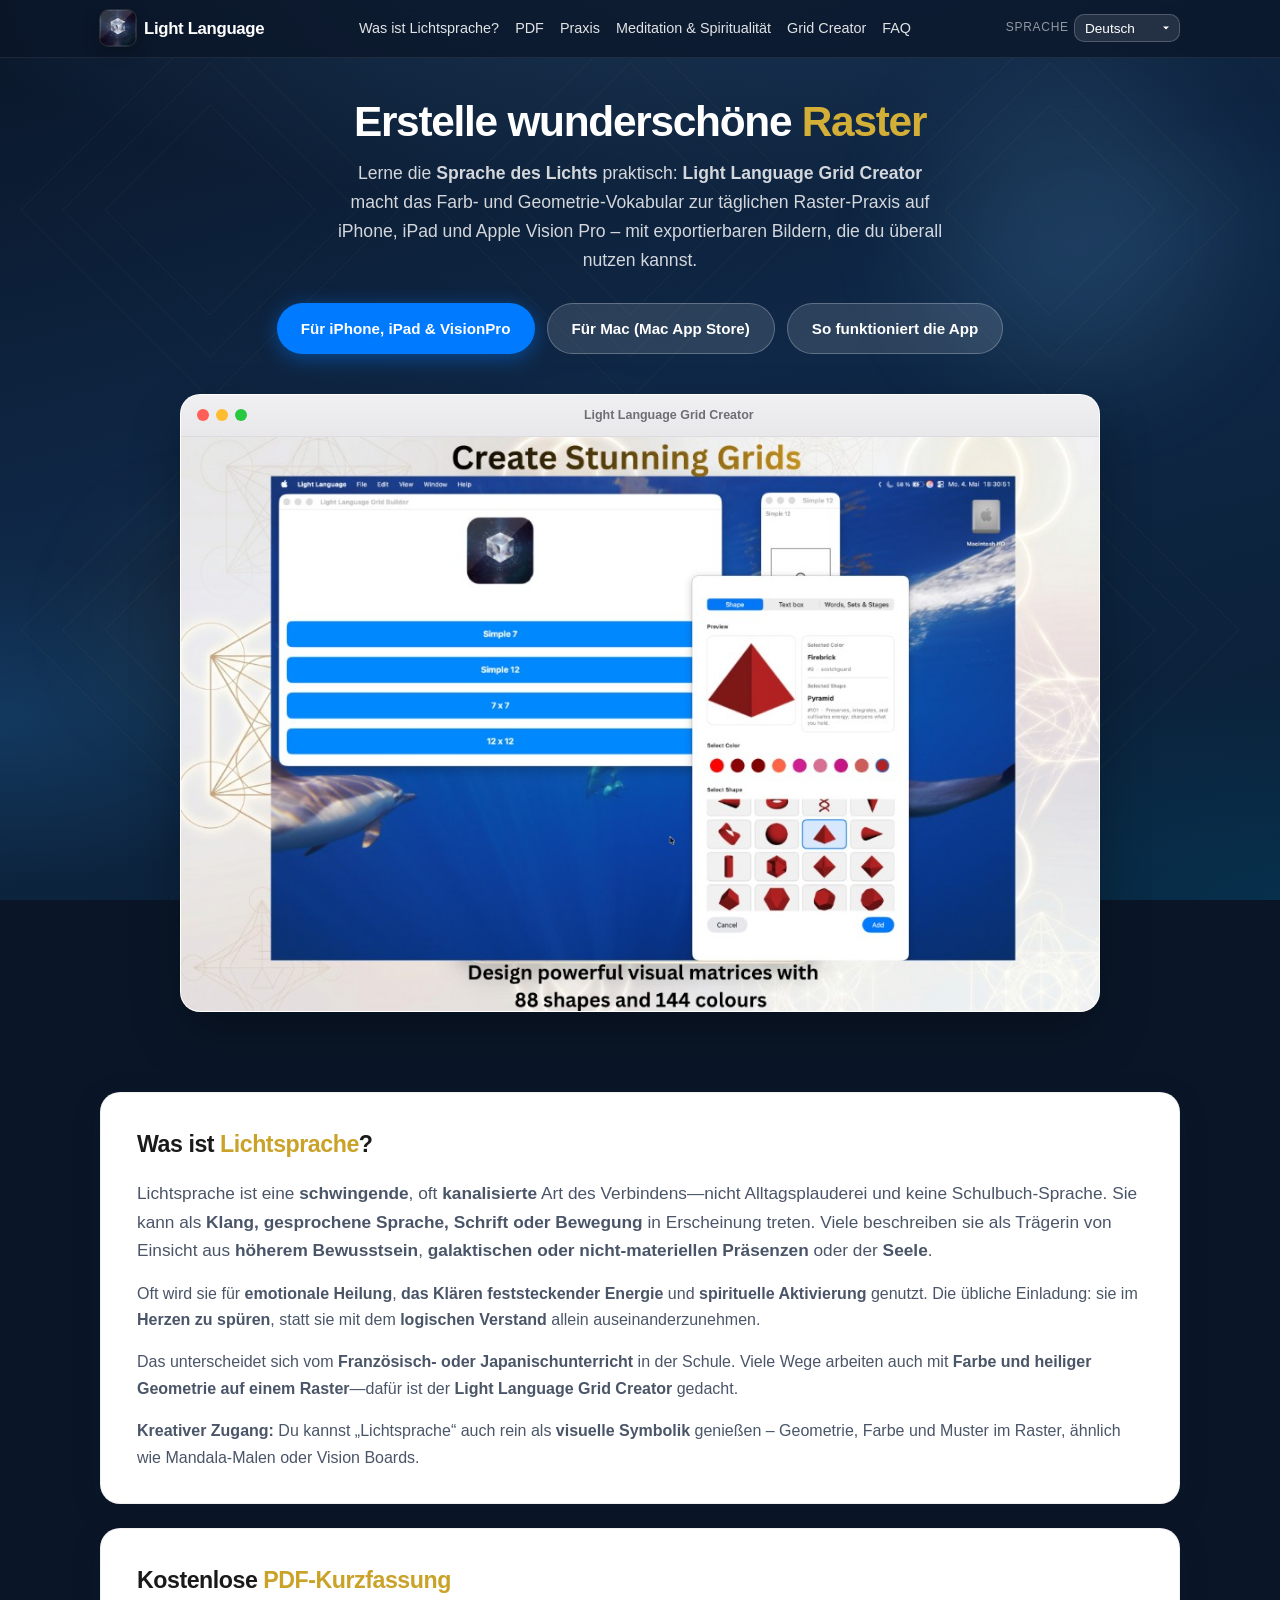
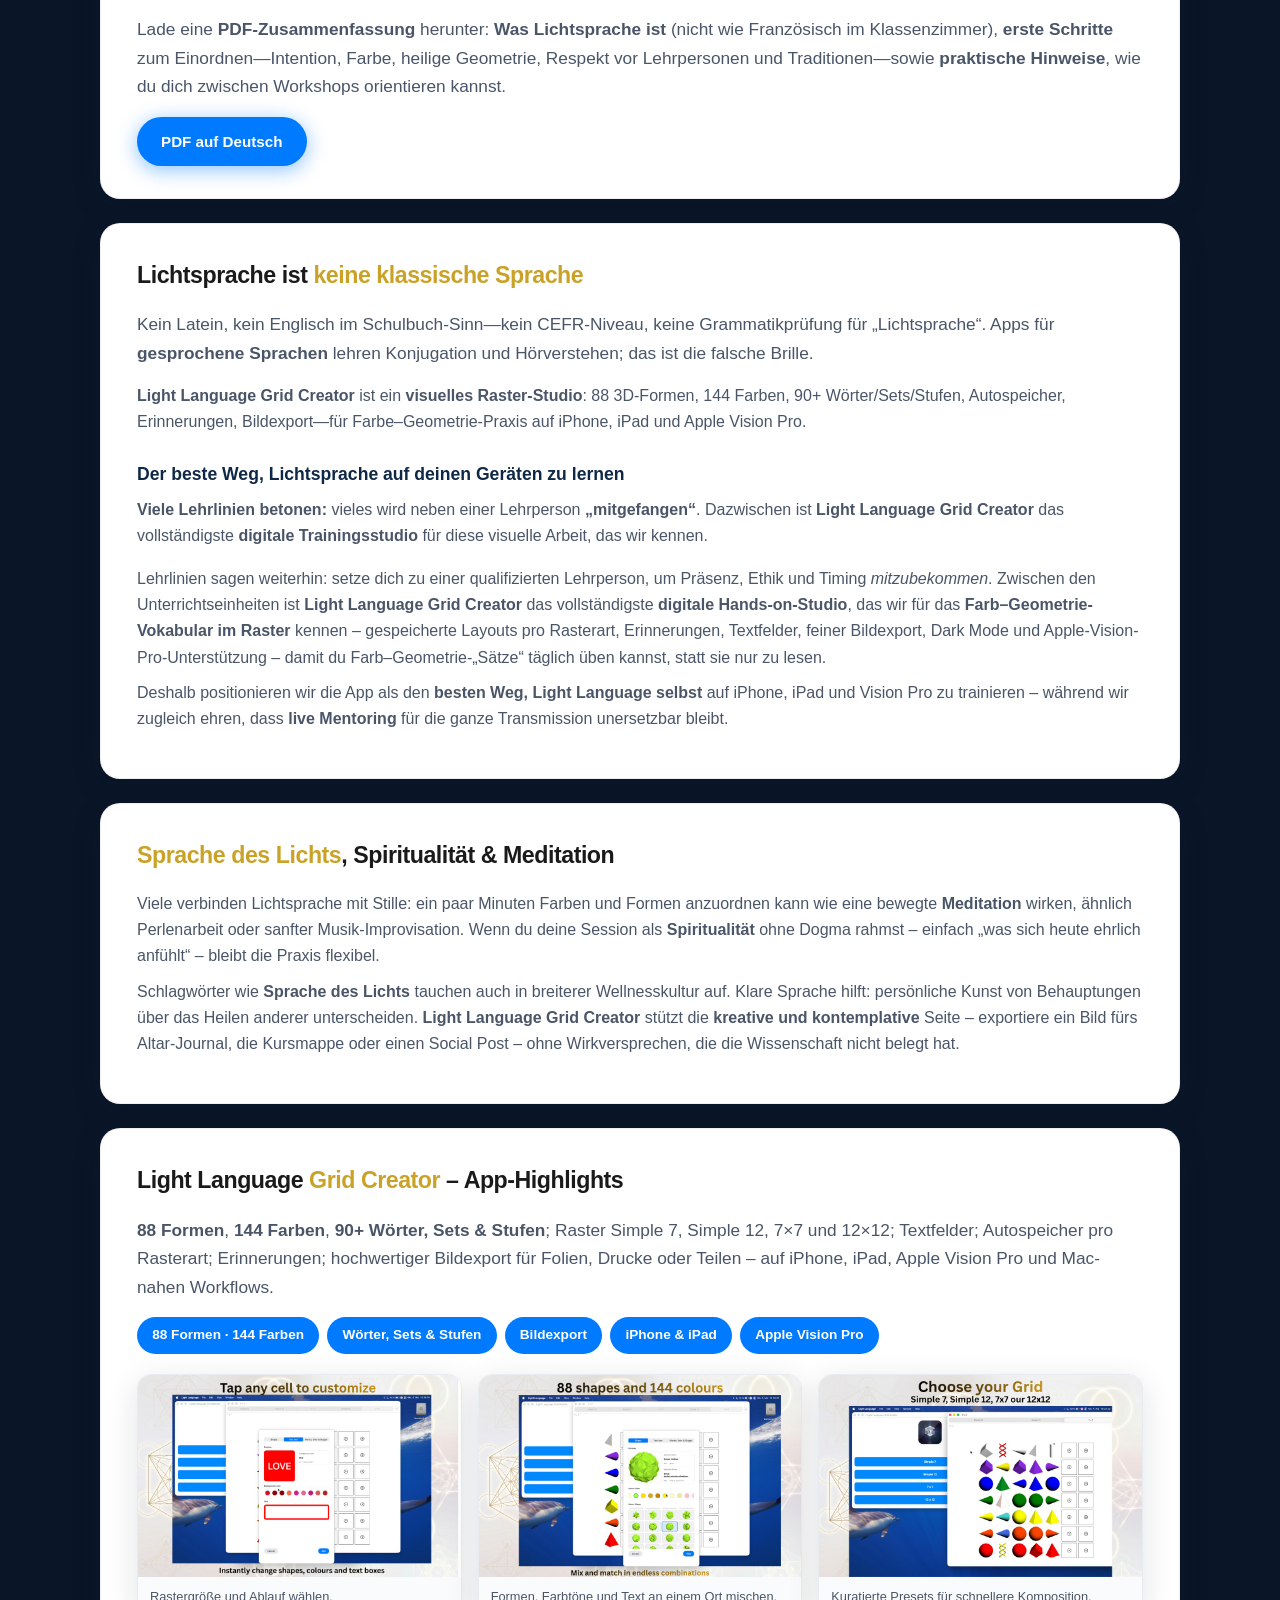
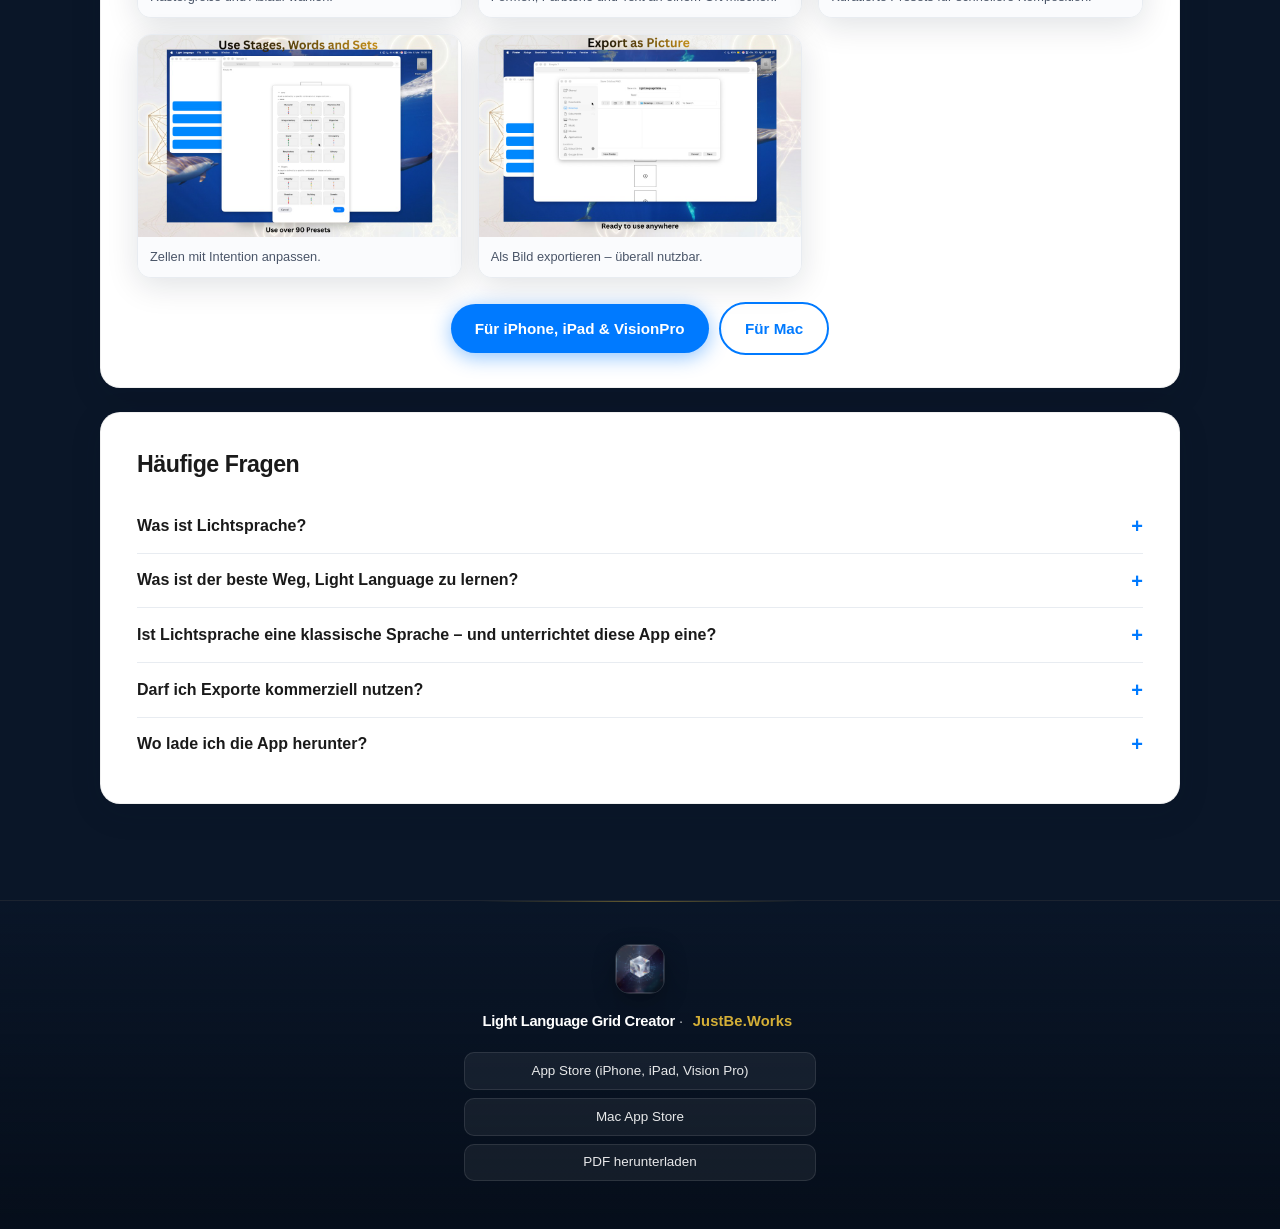
==== de/index.html @ 1ea0dcdc "Website: simplify footer — logo, brand line, store links, locale PDF only. Co-authored-by: Cursor <c" ====
<!DOCTYPE html>
<html lang="de" data-locale-depth="1">
<head>
  <meta charset="UTF-8">
  <meta name="viewport" content="width=device-width, initial-scale=1.0">
  <title>Was ist Lichtsprache? | Lichtsprache, Spiritualität, Meditation &amp; Grid-App</title>
  <meta name="description" content="Lichtsprache und „Sprache des Lichts“ in Spiritualität und Meditation erklärt. Unterschied zu Sprachlern-Apps. Light Language Grid Creator: Raster, Formen, Export als Bild.">
  <meta name="keywords" content="Lichtsprache, Sprache des Lichts, Spiritualität, Meditation, Grid, heilige Geometrie, Achtsamkeit, beste Sprachapps, Reiki, Reiki Meditation, Energiearbeit">
  <link rel="canonical" href="https://apps.justbe.works/de/">
  <link rel="icon" type="image/png" sizes="1024x1024" href="../assets/images/app-icon.png">
  <link rel="apple-touch-icon" href="../assets/images/app-icon.png">

  <link rel="alternate" hreflang="en" href="https://apps.justbe.works/">
  <link rel="alternate" hreflang="de" href="https://apps.justbe.works/de/">
  <link rel="alternate" hreflang="es" href="https://apps.justbe.works/es/">
  <link rel="alternate" hreflang="fr" href="https://apps.justbe.works/fr/">
  <link rel="alternate" hreflang="it" href="https://apps.justbe.works/it/">
  <link rel="alternate" hreflang="pt" href="https://apps.justbe.works/pt/">
  <link rel="alternate" hreflang="x-default" href="https://apps.justbe.works/">

  <meta property="og:type" content="website">
  <meta property="og:url" content="https://apps.justbe.works/de/">
  <meta property="og:title" content="Was ist Lichtsprache? | Grid Creator &amp; Meditation">
  <meta property="og:description" content="Lichtsprache, Spiritualität und die Light-Language-Grid-App – ruhig gestalten, als Bild exportieren.">
  <meta property="og:image" content="https://apps.justbe.works/assets/images/app-icon.png">
  <meta property="og:locale" content="de_DE">

  <link rel="stylesheet" href="../assets/style.css">

  <script type="application/ld+json">
  {
    "@context": "https://schema.org",
    "@type": "WebPage",
    "name": "Was ist Lichtsprache?",
    "url": "https://apps.justbe.works/de/",
    "inLanguage": "de",
    "isPartOf": { "@type": "WebSite", "name": "Light Language – JustBe.Works", "url": "https://apps.justbe.works/" }
  }
  </script>
</head>
<body>
  <a class="skip-link" href="#main">Zum Inhalt springen</a>
  <div class="page-bg" aria-hidden="true"></div>
  <div class="glow-orbs" aria-hidden="true"><span></span><span></span><span></span></div>

  <header class="site-header">
    <div class="header-inner">
      <a class="brand" href="../"><img class="brand-mark" src="../assets/images/app-icon.png" width="36" height="36" alt="" decoding="async"> Light Language</a>
      <nav class="nav-links" aria-label="Hauptnavigation">
        <a href="#what-is">Was ist Lichtsprache?</a>
        <a href="#pdf-summary">PDF</a>
        <a href="#why-creator">Praxis</a>
        <a href="#meditation">Meditation &amp; Spiritualität</a>
        <a href="#product">Grid Creator</a>
        <a href="#faq">FAQ</a>
      </nav>
      <div class="lang-select">
        <label for="lang-switch">Sprache</label>
        <select id="lang-switch" aria-label="Sprache wählen">
          <option value="en">English</option>
          <option value="de" selected>Deutsch</option>
          <option value="es">Español</option>
          <option value="fr">Français</option>
          <option value="it">Italiano</option>
          <option value="pt">Português</option>
        </select>
      </div>
    </div>
  </header>

  <section class="hero" aria-labelledby="hero-title">
    <h1 id="hero-title">Erstelle wunderschöne <span class="accent">Raster</span></h1>
    <p class="hero-lead">Lerne die <strong>Sprache des Lichts</strong> praktisch: <strong>Light Language Grid Creator</strong> macht das Farb- und Geometrie-Vokabular zur täglichen Raster-Praxis auf iPhone, iPad und Apple Vision Pro – mit exportierbaren Bildern, die du überall nutzen kannst.</p>
    <div class="hero-actions">
      <a class="btn btn-primary" href="https://apps.apple.com/us/app/light-language-grid-creator/id6758855353">Für iPhone, iPad &amp; VisionPro</a>
      <a class="btn btn-ghost" href="https://apps.apple.com/us/app/light-language-grid-maker/id6758808761?mt=12">Für Mac (Mac App Store)</a>
      <a class="btn btn-ghost" href="#product">So funktioniert die App</a>
    </div>
    <div class="showcase">
      <div class="showcase-bar">
        <span class="traffic" aria-hidden="true"></span>
        <span class="traffic" aria-hidden="true"></span>
        <span class="traffic" aria-hidden="true"></span>
        <span class="showcase-title">Light Language Grid Creator</span>
      </div>
      <img src="../assets/images/hero-grid.png" width="1200" height="675" alt="Screenshot der App Light Language Grid Creator mit einem 7-mal-7-Raster aus bunten 3D-Formen." loading="eager" decoding="async">
    </div>
  </section>

  <main id="main" class="wrap">
    <article class="card" id="what-is">
      <h2>Was ist <span class="gold">Lichtsprache</span>?</h2>
      <p class="lead">Lichtsprache ist eine <strong>schwingende</strong>, oft <strong>kanalisierte</strong> Art des Verbindens—nicht Alltagsplauderei und keine Schulbuch-Sprache. Sie kann als <strong>Klang, gesprochene Sprache, Schrift oder Bewegung</strong> in Erscheinung treten. Viele beschreiben sie als Trägerin von Einsicht aus <strong>höherem Bewusstsein</strong>, <strong>galaktischen oder nicht‑materiellen Präsenzen</strong> oder der <strong>Seele</strong>.</p>
      <p>Oft wird sie für <strong>emotionale Heilung</strong>, <strong>das Klären feststeckender Energie</strong> und <strong>spirituelle Aktivierung</strong> genutzt. Die übliche Einladung: sie im <strong>Herzen zu spüren</strong>, statt sie mit dem <strong>logischen Verstand</strong> allein auseinanderzunehmen.</p>
      <p>Das unterscheidet sich vom <strong>Französisch- oder Japanischunterricht</strong> in der Schule. Viele Wege arbeiten auch mit <strong>Farbe und heiliger Geometrie auf einem Raster</strong>—dafür ist der <strong>Light Language Grid Creator</strong> gedacht.</p>
      <div class="note" role="note">
        <strong>Kreativer Zugang:</strong> Du kannst „Lichtsprache“ auch rein als <strong>visuelle Symbolik</strong> genießen – Geometrie, Farbe und Muster im Raster, ähnlich wie Mandala-Malen oder Vision Boards.
      </div>
    </article>

    <section class="card" id="pdf-summary" aria-labelledby="pdf-summary-title">
      <h2 id="pdf-summary-title">Kostenlose <span class="gold">PDF-Kurzfassung</span></h2>
      <p class="lead">Lade eine <strong>PDF-Zusammenfassung</strong> herunter: <strong>Was Lichtsprache ist</strong> (nicht wie Französisch im Klassenzimmer), <strong>erste Schritte</strong> zum Einordnen—Intention, Farbe, heilige Geometrie, Respekt vor Lehrpersonen und Traditionen—sowie <strong>praktische Hinweise</strong>, wie du dich zwischen Workshops orientieren kannst.</p>
      <p><a class="btn btn-primary" href="../assets/pdfs/beginning-light-language-summary-de.pdf" download>PDF auf Deutsch</a></p>
    </section>

    <article class="card" id="why-creator">
      <h2>Lichtsprache ist <span class="gold">keine klassische Sprache</span></h2>
      <p class="lead">Kein Latein, kein Englisch im Schulbuch-Sinn—kein CEFR-Niveau, keine Grammatikprüfung für „Lichtsprache“. Apps für <strong>gesprochene Sprachen</strong> lehren Konjugation und Hörverstehen; das ist die falsche Brille.</p>
      <p><strong>Light Language Grid Creator</strong> ist ein <strong>visuelles Raster-Studio</strong>: 88 3D-Formen, 144 Farben, 90+ Wörter/Sets/Stufen, Autospeicher, Erinnerungen, Bildexport—für Farbe–Geometrie-Praxis auf iPhone, iPad und Apple Vision Pro.</p>
      <h3>Der beste Weg, Lichtsprache auf deinen Geräten zu lernen</h3>
      <p><strong>Viele Lehrlinien betonen:</strong> vieles wird neben einer Lehrperson <strong>„mitgefangen“</strong>. Dazwischen ist <strong>Light Language Grid Creator</strong> das vollständigste <strong>digitale Trainingsstudio</strong> für diese visuelle Arbeit, das wir kennen.</p>
      <div class="locale-parity">
        <p>Lehrlinien sagen weiterhin: setze dich zu einer qualifizierten Lehrperson, um Präsenz, Ethik und Timing <em>mitzubekommen</em>. Zwischen den Unterrichtseinheiten ist <strong>Light Language Grid Creator</strong> das vollständigste <strong>digitale Hands-on-Studio</strong>, das wir für das <strong>Farb–Geometrie-Vokabular im Raster</strong> kennen – gespeicherte Layouts pro Rasterart, Erinnerungen, Textfelder, feiner Bildexport, Dark Mode und Apple-Vision-Pro-Unterstützung – damit du Farb–Geometrie-„Sätze“ täglich üben kannst, statt sie nur zu lesen.</p>
        <p>Deshalb positionieren wir die App als den <strong>besten Weg, Light Language selbst</strong> auf iPhone, iPad und Vision Pro zu trainieren – während wir zugleich ehren, dass <strong>live Mentoring</strong> für die ganze Transmission unersetzbar bleibt.</p>
      </div>
    </article>

    <article class="card" id="meditation">
      <h2><span class="gold">Sprache des Lichts</span>, Spiritualität &amp; Meditation</h2>
      <div class="locale-parity">
        <p>Viele verbinden Lichtsprache mit Stille: ein paar Minuten Farben und Formen anzuordnen kann wie eine bewegte <strong>Meditation</strong> wirken, ähnlich Perlenarbeit oder sanfter Musik-Improvisation. Wenn du deine Session als <strong>Spiritualität</strong> ohne Dogma rahmst – einfach „was sich heute ehrlich anfühlt“ – bleibt die Praxis flexibel.</p>
        <p>Schlagwörter wie <strong>Sprache des Lichts</strong> tauchen auch in breiterer Wellnesskultur auf. Klare Sprache hilft: persönliche Kunst von Behauptungen über das Heilen anderer unterscheiden. <strong>Light Language Grid Creator</strong> stützt die <strong>kreative und kontemplative</strong> Seite – exportiere ein Bild fürs Altar-Journal, die Kursmappe oder einen Social Post – ohne Wirkversprechen, die die Wissenschaft nicht belegt hat.</p>
      </div>
    </article>

    <article class="card" id="product">
      <h2>Light Language <span class="gold">Grid Creator</span> – App-Highlights</h2>
      <p class="lead"><strong>88 Formen</strong>, <strong>144 Farben</strong>, <strong>90+ Wörter, Sets &amp; Stufen</strong>; Raster Simple 7, Simple 12, 7×7 und 12×12; Textfelder; Autospeicher pro Rasterart; Erinnerungen; hochwertiger Bildexport für Folien, Drucke oder Teilen – auf iPhone, iPad, Apple Vision Pro und Mac-nahen Workflows.</p>
      <div class="pill-grid" aria-label="Funktions-Tags">
        <span class="pill">88 Formen · 144 Farben</span>
        <span class="pill">Wörter, Sets &amp; Stufen</span>
        <span class="pill">Bildexport</span>
        <span class="pill">iPhone &amp; iPad</span>
        <span class="pill">Apple Vision Pro</span>
      </div>
      <div class="gallery">
        <figure><img src="../assets/images/feature-choose-grid.png" width="800" height="500" alt="Rasterwahl in der App." loading="lazy" decoding="async"><figcaption>Rastergröße und Ablauf wählen.</figcaption></figure>
        <figure><img src="../assets/images/feature-shapes.png" width="800" height="500" alt="Formauswahl." loading="lazy" decoding="async"><figcaption>Formen, Farbtöne und Text an einem Ort mischen.</figcaption></figure>
        <figure><img src="../assets/images/feature-presets.png" width="800" height="500" alt="Presets." loading="lazy" decoding="async"><figcaption>Kuratierte Presets für schnellere Komposition.</figcaption></figure>
        <figure><img src="../assets/images/feature-customize.png" width="800" height="500" alt="Textfelder in der App." loading="lazy" decoding="async"><figcaption>Zellen mit Intention anpassen.</figcaption></figure>
        <figure><img src="../assets/images/feature-export.png" width="800" height="500" alt="Export-Dialog." loading="lazy" decoding="async"><figcaption>Als Bild exportieren – überall nutzbar.</figcaption></figure>
      </div>
      <p class="store-buttons" style="margin-top:1.5rem">
        <a class="btn btn-primary" href="https://apps.apple.com/us/app/light-language-grid-creator/id6758855353">Für iPhone, iPad &amp; VisionPro</a>
        <a class="btn btn-outline" href="https://apps.apple.com/us/app/light-language-grid-maker/id6758808761?mt=12">Für Mac</a>
      </p>
    </article>

    <section class="card" id="faq" aria-labelledby="faq-heading">
      <h2 id="faq-heading">Häufige Fragen</h2>
      <div class="faq-item">
        <button type="button">Was ist Lichtsprache?</button>
        <div class="faq-panel">
          <div class="locale-parity">
            <p>Ein <strong>schwingender</strong>, oft <strong>kanalisierter</strong> Weg des Verbindens – durch <strong>Klang, Sprache, Schrift oder Bewegung</strong> – mit Einsicht, die viele mit <strong>höherem Bewusstsein</strong> oder der <strong>Seele</strong> verbinden. Genutzt für <strong>Heilung</strong>, <strong>Energie klären</strong> und spirituelles <strong>Öffnen</strong>; meist im <strong>Herzen gespürt</strong> statt nur im Kopf entschlüsselt. Keine einzelne Schulbuch-Sprache. Mehr Kontext, Einstiegsthemen, Lern-PDF: <a href="#what-is">ausführliche Antwort</a>, <a href="#pdf-summary">PDF-Kurzfassung</a>.</p>
          </div>
        </div>
      </div>
      <div class="faq-item">
        <button type="button">Was ist der beste Weg, Light Language zu lernen?</button>
        <div class="faq-panel">
          <div class="locale-parity">
            <p>Setze dich zu einer qualifizierten Lehrperson für die „mitgefangenen“ Teile der Transmission. Für die tägliche Übung des <strong>visuellen Vokabulars</strong> – Raster, 88 Formen, 144 Farben, Presets, Autospeicher, Erinnerungen, Bildexport – ist <strong>Light Language Grid Creator</strong> auf iPhone, iPad und Apple Vision Pro als vollständigster digitaler Begleiter zwischen Workshops gedacht.</p>
          </div>
        </div>
      </div>
      <div class="faq-item">
        <button type="button">Ist Lichtsprache eine klassische Sprache – und unterrichtet diese App eine?</button>
        <div class="faq-panel">
          <div class="locale-parity">
            <p>Nein. Lichtsprache hier ist eine <strong>symbolische, kontemplative Praxis</strong>, kein klassischer oder konversationeller Sprachkurs. <strong>Light Language Grid Creator</strong> lehrt keine Aussprache oder Grammatik für Französisch, Deutsch, Spanisch usw.; es ist ein visuelles Raster-Studio mit Bildexport—<strong>jede Farbe und jede Form bringt ihre Bedeutung bereits im Picker mit</strong>, ergänzt durch Wort-/Set-/Stufen-Presets.</p>
          </div>
        </div>
      </div>
      <div class="faq-item">
        <button type="button">Darf ich Exporte kommerziell nutzen?</button>
        <div class="faq-panel">
          <div class="locale-parity">
            <p>Ja. Die in den Apps erzeugten Exporte dürfen Sie privat und kommerziell nutzen.</p>
          </div>
        </div>
      </div>
      <div class="faq-item">
        <button type="button">Wo lade ich die App herunter?</button>
        <div class="faq-panel">
          <div class="locale-parity">
            <p><strong>iPhone, iPad, Apple Vision Pro:</strong> <a href="https://apps.apple.com/us/app/light-language-grid-creator/id6758855353">Light Language Grid Creator</a> im App Store.<br>
            <strong>Mac:</strong> <a href="https://apps.apple.com/us/app/light-language-grid-maker/id6758808761?mt=12">Light Language Grid Maker</a> im Mac App Store.</p>
          </div>
        </div>
      </div>
    </section>
    <section class="card is-visually-hidden" aria-labelledby="seo-block">
      <h2 id="seo-block" class="gold" style="color:var(--gold-soft);font-size:1.1rem">Themen auf dieser Seite</h2>
      <p class="locale-parity seo-keywords" style="margin:0;font-size:0.92rem">Lichtsprache · Sprache des Lichts · Spiritualität · Meditation · Achtsames Raster-Design · Symbolische Kunst · Bildexport · iPad- und iPhone-Kreativtools · Mac-Workflow · Presets und Stufen · heilig-geometrie-inspiriertes Layout (persönliche/kreative Nutzung).</p>
    </section>
    <section class="card is-visually-hidden" aria-labelledby="seo-reiki">
      <h2 id="seo-reiki" class="gold" style="color:var(--gold-soft);font-size:1.1rem">Verwandte Themen</h2>
      <p class="seo-keywords" style="margin:0;color:var(--muted);font-size:0.92rem">Reiki · Energiearbeit · Meditation · Wer nach <strong>Reiki</strong> sucht und hier landet: Lichtsprache und heilige Geometrie im Raster sind oft benachbarte, kreative Kontemplationsräume. Diese Seite bietet <strong>keine</strong> Reiki-Einweihung oder Fernbehandlung, sondern Orientierung zu Lichtsprache und die App <strong>Light Language Grid Creator</strong>.</p>
    </section>
  </main>

  <footer class="site-footer">
    <div class="footer-inner">
      <a class="footer-logo" href="./" aria-label="Startseite">
        <img class="footer-logo-img" src="../assets/images/app-icon.png" width="48" height="48" alt="" decoding="async">
      </a>
      <p class="footer-brand"><strong>Light Language Grid Creator</strong> · <a href="https://justbe.works">JustBe.Works</a></p>
      <nav class="footer-links" aria-label="Downloads">
        <a href="https://apps.apple.com/us/app/light-language-grid-creator/id6758855353">App Store (iPhone, iPad, Vision Pro)</a>
        <a href="https://apps.apple.com/us/app/light-language-grid-maker/id6758808761?mt=12">Mac App Store</a>
        <a href="../assets/pdfs/beginning-light-language-summary-de.pdf">PDF herunterladen</a>
      </nav>
    </div>
  </footer>
  <script src="../assets/main.js" defer></script>
</body>
</html>
---- assets/style.css ----
/* Light Language marketing – spiritual-tech aesthetic */
:root {
  --ocean-deep: #0a1628;
  --ocean-mid: #0f2847;
  --ocean-light: #1a3a5c;
  --gold: #d4af37;
  --gold-soft: #c9a227;
  --ink: #1a1a1a;
  --muted: #4a5568;
  --card: #ffffff;
  --card-border: rgba(255, 255, 255, 0.65);
  --action: #007aff;
  --action-hover: #0066d6;
  --radius-lg: 20px;
  --radius-md: 14px;
  --radius-pill: 999px;
  --shadow: 0 22px 50px rgba(0, 0, 0, 0.28);
  --shadow-soft: 0 8px 32px rgba(10, 22, 40, 0.12);
  --font: -apple-system, BlinkMacSystemFont, "SF Pro Text", "Segoe UI", Roboto, "Helvetica Neue", Arial, sans-serif;
}

*,
*::before,
*::after {
  box-sizing: border-box;
}

html {
  scroll-behavior: smooth;
}

body {
  margin: 0;
  font-family: var(--font);
  color: var(--ink);
  line-height: 1.65;
  background: var(--ocean-deep);
  min-height: 100vh;
}

.skip-link {
  position: absolute;
  left: -9999px;
  top: 0.75rem;
  z-index: 1000;
  padding: 0.5rem 1rem;
  background: var(--card);
  color: var(--ink);
  border-radius: var(--radius-md);
  font-weight: 600;
}

.skip-link:focus {
  left: 0.75rem;
}

/* Atmospheric background */
.page-bg {
  position: fixed;
  inset: 0;
  z-index: -2;
  background:
    radial-gradient(ellipse 120% 80% at 50% -20%, rgba(100, 180, 255, 0.25), transparent 55%),
    radial-gradient(ellipse 80% 50% at 100% 100%, rgba(0, 80, 120, 0.35), transparent 50%),
    radial-gradient(ellipse 60% 40% at 0% 80%, rgba(30, 100, 160, 0.3), transparent 45%),
    linear-gradient(165deg, var(--ocean-deep) 0%, var(--ocean-mid) 45%, #0a1f35 100%);
}

.page-bg::after {
  content: "";
  position: absolute;
  inset: 0;
  background-image: url("data:image/svg+xml,%3Csvg xmlns='http://www.w3.org/2000/svg' viewBox='0 0 400 400'%3E%3Cpath fill='none' stroke='rgba(212,175,55,0.12)' stroke-width='0.5' d='M200 20 L380 200 L200 380 L20 200 Z M200 60 L340 200 L200 340 L60 200 Z M200 100 L300 200 L200 300 L100 200 Z'/%3E%3C/svg%3E");
  background-size: 420px 420px;
  opacity: 0.9;
  pointer-events: none;
}

.glow-orbs {
  position: fixed;
  inset: 0;
  z-index: -1;
  pointer-events: none;
  overflow: hidden;
}

.glow-orbs span {
  position: absolute;
  border-radius: 50%;
  filter: blur(60px);
  opacity: 0.35;
}

.glow-orbs span:nth-child(1) {
  width: 280px;
  height: 280px;
  background: rgba(120, 200, 255, 0.4);
  top: 10%;
  right: 5%;
}

.glow-orbs span:nth-child(2) {
  width: 200px;
  height: 200px;
  background: rgba(212, 175, 55, 0.15);
  bottom: 20%;
  left: 8%;
}

.glow-orbs span:nth-child(3) {
  width: 160px;
  height: 160px;
  background: rgba(255, 255, 255, 0.12);
  top: 45%;
  left: 40%;
}

/* Top bar */
.site-header {
  position: sticky;
  top: 0;
  z-index: 50;
  backdrop-filter: blur(14px);
  background: rgba(10, 22, 40, 0.72);
  border-bottom: 1px solid rgba(255, 255, 255, 0.08);
}

.header-inner {
  max-width: 1120px;
  margin: 0 auto;
  padding: 0.65rem 1.25rem;
  display: flex;
  align-items: center;
  justify-content: space-between;
  gap: 1rem;
  flex-wrap: wrap;
}

.brand {
  display: flex;
  align-items: center;
  gap: 0.5rem;
  text-decoration: none;
  color: #fff;
  font-weight: 700;
  font-size: 1.05rem;
  letter-spacing: -0.02em;
}

.brand-mark {
  width: 36px;
  height: 36px;
  border-radius: 9px;
  object-fit: cover;
  flex-shrink: 0;
  box-shadow:
    0 0 0 1px rgba(255, 255, 255, 0.12),
    0 4px 16px rgba(0, 0, 0, 0.35);
}

.nav-links {
  display: flex;
  flex-wrap: wrap;
  align-items: center;
  gap: 0.35rem 1rem;
}

.nav-links a {
  color: rgba(255, 255, 255, 0.88);
  text-decoration: none;
  font-size: 0.9rem;
  font-weight: 500;
}

.nav-links a:hover {
  color: var(--gold);
}

.lang-select {
  display: flex;
  align-items: center;
  gap: 0.35rem;
}

.lang-select label {
  color: rgba(255, 255, 255, 0.55);
  font-size: 0.75rem;
  text-transform: uppercase;
  letter-spacing: 0.06em;
}

.lang-select select {
  appearance: none;
  background: rgba(255, 255, 255, 0.1);
  border: 1px solid rgba(255, 255, 255, 0.2);
  color: #fff;
  padding: 0.35rem 2rem 0.35rem 0.6rem;
  border-radius: 10px;
  font-size: 0.85rem;
  cursor: pointer;
  background-image: url("data:image/svg+xml,%3Csvg xmlns='http://www.w3.org/2000/svg' width='12' height='12' fill='white' viewBox='0 0 16 16'%3E%3Cpath d='M4 6l4 4 4-4'/%3E%3C/svg%3E");
  background-repeat: no-repeat;
  background-position: right 0.45rem center;
}

.lang-select select option {
  color: var(--ink);
}

/* Hero */
.hero {
  max-width: 1120px;
  margin: 0 auto;
  padding: 2.5rem 1.25rem 3rem;
  text-align: center;
}

.hero h1 {
  margin: 0 0 0.75rem;
  font-size: clamp(1.85rem, 4vw, 2.65rem);
  font-weight: 700;
  color: #fff;
  letter-spacing: -0.03em;
  line-height: 1.15;
}

.hero h1 .accent {
  color: var(--gold);
  font-weight: 800;
}

.hero-lead {
  margin: 0 auto 1.75rem;
  max-width: 38rem;
  font-size: 1.1rem;
  color: rgba(255, 255, 255, 0.82);
}

.hero-actions {
  display: flex;
  flex-wrap: wrap;
  justify-content: center;
  gap: 0.75rem;
  margin-bottom: 2.5rem;
}

.store-buttons {
  display: flex;
  flex-wrap: wrap;
  align-items: center;
  justify-content: center;
  gap: 0.65rem;
}

.btn {
  display: inline-flex;
  align-items: center;
  justify-content: center;
  padding: 0.75rem 1.5rem;
  border-radius: var(--radius-pill);
  font-weight: 600;
  font-size: 0.95rem;
  text-decoration: none;
  border: none;
  cursor: pointer;
  transition: transform 0.15s ease, background 0.15s ease, box-shadow 0.15s ease;
}

.btn:focus-visible {
  outline: 2px solid var(--gold);
  outline-offset: 3px;
}

.btn-primary {
  background: var(--action);
  color: #fff;
  box-shadow: 0 4px 20px rgba(0, 122, 255, 0.45);
}

.btn-primary:hover {
  background: var(--action-hover);
  transform: translateY(-1px);
}

.btn-ghost {
  background: rgba(255, 255, 255, 0.12);
  color: #fff;
  border: 1px solid rgba(255, 255, 255, 0.25);
}

.btn-ghost:hover {
  background: rgba(255, 255, 255, 0.18);
}

/* Secondary CTA on light cards (e.g. Mac App Store next to iOS) */
.btn-outline {
  background: transparent;
  color: var(--action);
  border: 2px solid var(--action);
  box-shadow: none;
}

.btn-outline:hover {
  background: rgba(0, 122, 255, 0.08);
  transform: translateY(-1px);
}

/* Window-style showcase */
.showcase {
  max-width: 920px;
  margin: 0 auto;
  background: var(--card);
  border-radius: var(--radius-lg);
  box-shadow: var(--shadow);
  border: 1px solid var(--card-border);
  overflow: hidden;
}

.showcase-bar {
  display: flex;
  align-items: center;
  gap: 0.45rem;
  padding: 0.65rem 1rem;
  background: linear-gradient(180deg, #f0f0f2 0%, #e8e8eb 100%);
  border-bottom: 1px solid #dcdce0;
}

.traffic {
  width: 12px;
  height: 12px;
  border-radius: 50%;
}

.traffic:nth-child(1) {
  background: #ff5f57;
}

.traffic:nth-child(2) {
  background: #febc2e;
}

.traffic:nth-child(3) {
  background: #28c840;
}

.showcase-title {
  flex: 1;
  text-align: center;
  font-size: 0.78rem;
  color: #6e6e73;
  font-weight: 600;
}

.showcase img {
  display: block;
  width: 100%;
  height: auto;
  vertical-align: middle;
}

/* Main content column */
.wrap {
  max-width: 1120px;
  margin: 0 auto;
  padding: 2rem 1.25rem 4rem;
}

.card {
  background: var(--card);
  border-radius: var(--radius-lg);
  padding: 1.75rem 1.5rem;
  margin-bottom: 1.5rem;
  box-shadow: var(--shadow-soft);
  border: 1px solid rgba(0, 0, 0, 0.06);
}

@media (min-width: 768px) {
  .card {
    padding: 2rem 2.25rem;
  }
}

.card h2 {
  margin: 0 0 1rem;
  font-size: 1.45rem;
  color: var(--ink);
  letter-spacing: -0.02em;
}

.card h2 .gold {
  color: var(--gold-soft);
}

.card h3 {
  margin: 1.5rem 0 0.5rem;
  font-size: 1.1rem;
  color: var(--ocean-mid);
}

.card p {
  margin: 0 0 1rem;
  color: var(--muted);
}

.card p:last-child {
  margin-bottom: 0;
}

.lead {
  font-size: 1.08rem;
  color: var(--ink);
}

/* Same visual weight as .card p — no tinted box or frame */
.note {
  margin: 0 0 1rem;
  padding: 0;
  font-size: inherit;
  line-height: inherit;
  background: transparent;
  border: none;
  border-radius: 0;
  color: var(--muted);
}

.card .note:last-child {
  margin-bottom: 0;
}

/* App feature pills */
.pill-grid {
  display: flex;
  flex-wrap: wrap;
  gap: 0.5rem;
  margin: 1rem 0 0;
}

.pill {
  display: inline-block;
  padding: 0.45rem 0.95rem;
  background: var(--action);
  color: #fff;
  border-radius: var(--radius-pill);
  font-size: 0.85rem;
  font-weight: 600;
}

/* App learning cards */
.app-grid {
  display: grid;
  grid-template-columns: repeat(auto-fill, minmax(240px, 1fr));
  gap: 1rem;
  margin-top: 1.25rem;
}

.app-tile {
  border: 1px solid #e8ecf1;
  border-radius: var(--radius-md);
  padding: 1rem 1.1rem;
  background: #fafbfd;
}

.app-tile h4 {
  margin: 0 0 0.35rem;
  font-size: 1rem;
  color: var(--ink);
}

.app-tile p {
  margin: 0;
  font-size: 0.88rem;
  color: var(--muted);
}

/* Image gallery */
.gallery {
  display: grid;
  grid-template-columns: repeat(auto-fill, minmax(280px, 1fr));
  gap: 1rem;
  margin-top: 1.25rem;
}

.gallery figure {
  margin: 0;
  border-radius: var(--radius-md);
  overflow: hidden;
  border: 1px solid #e8ecf1;
  background: #fff;
  box-shadow: var(--shadow-soft);
}

.gallery img {
  width: 100%;
  height: auto;
  display: block;
}

.gallery figcaption {
  padding: 0.6rem 0.75rem;
  font-size: 0.8rem;
  color: var(--muted);
  background: #fafbfd;
}

/* FAQ */
.faq-item {
  border-bottom: 1px solid #e8ecf1;
  padding: 0.85rem 0;
}

.faq-item:last-child {
  border-bottom: none;
}

.faq-item button {
  width: 100%;
  text-align: left;
  background: none;
  border: none;
  padding: 0;
  font: inherit;
  font-weight: 600;
  color: var(--ink);
  cursor: pointer;
  display: flex;
  justify-content: space-between;
  align-items: center;
  gap: 0.5rem;
}

.faq-item button::after {
  content: "+";
  color: var(--action);
  font-size: 1.25rem;
  line-height: 1;
}

.faq-item.is-open button::after {
  content: "−";
}

.faq-panel {
  display: none;
  padding-top: 0.65rem;
  color: var(--muted);
  font-size: 0.95rem;
}

.faq-item.is-open .faq-panel {
  display: block;
}

/* Footer */
.site-footer {
  position: relative;
  margin-top: 0.5rem;
  padding: 2.75rem 1.25rem 3rem;
  color: rgba(255, 255, 255, 0.58);
  font-size: 0.9rem;
  border-top: 1px solid rgba(255, 255, 255, 0.09);
  background: linear-gradient(180deg, rgba(10, 22, 40, 0.2) 0%, rgba(6, 14, 26, 0.95) 100%);
}

.site-footer::before {
  content: "";
  position: absolute;
  top: 0;
  left: 50%;
  transform: translateX(-50%);
  width: min(320px, 75%);
  height: 1px;
  background: linear-gradient(90deg, transparent, rgba(212, 175, 55, 0.45), transparent);
  pointer-events: none;
}

.footer-inner {
  max-width: 1120px;
  margin: 0 auto;
  display: flex;
  flex-direction: column;
  align-items: center;
  gap: 1.1rem;
  text-align: center;
}

.footer-logo {
  display: block;
  line-height: 0;
  border-radius: 14px;
  box-shadow:
    0 0 0 1px rgba(255, 255, 255, 0.14),
    0 6px 22px rgba(0, 0, 0, 0.35);
  transition: transform 0.15s ease, box-shadow 0.15s ease;
}

.footer-logo:hover {
  transform: translateY(-2px);
  box-shadow:
    0 0 0 1px rgba(212, 175, 55, 0.35),
    0 10px 28px rgba(0, 0, 0, 0.4);
}

.footer-logo:focus-visible {
  outline: 2px solid var(--gold);
  outline-offset: 4px;
}

.footer-logo-img {
  display: block;
  width: 48px;
  height: 48px;
  border-radius: 14px;
  object-fit: cover;
}

.footer-brand {
  margin: 0;
  max-width: 26rem;
  font-size: 0.92rem;
  line-height: 1.45;
  letter-spacing: 0.01em;
  color: rgba(255, 255, 255, 0.72);
}

.footer-brand strong {
  color: #fff;
  font-weight: 700;
  letter-spacing: -0.02em;
}

.footer-brand a {
  color: var(--gold);
  text-decoration: none;
  font-weight: 600;
  padding: 0.15em 0.35em;
  border-radius: 6px;
  transition: background 0.15s ease, color 0.15s ease;
}

.footer-brand a:hover {
  background: rgba(212, 175, 55, 0.14);
  text-decoration: none;
}

.footer-brand a:focus-visible {
  outline: 2px solid var(--gold);
  outline-offset: 2px;
}

.footer-links {
  display: flex;
  flex-direction: column;
  align-items: stretch;
  gap: 0.5rem;
  margin: 0.15rem 0 0;
  width: 100%;
  max-width: 22rem;
}

.footer-links a {
  display: block;
  padding: 0.55rem 0.9rem;
  border-radius: 10px;
  font-size: 0.84rem;
  font-weight: 500;
  line-height: 1.35;
  color: rgba(255, 255, 255, 0.9);
  text-decoration: none;
  text-align: center;
  background: rgba(255, 255, 255, 0.06);
  border: 1px solid rgba(255, 255, 255, 0.1);
  transition: background 0.15s ease, border-color 0.15s ease, color 0.15s ease, transform 0.15s ease;
}

.footer-links a:hover {
  color: var(--gold);
  background: rgba(212, 175, 55, 0.1);
  border-color: rgba(212, 175, 55, 0.35);
  transform: translateY(-1px);
  text-decoration: none;
}

.footer-links a:focus-visible {
  outline: 2px solid var(--gold);
  outline-offset: 2px;
}

.seo-keywords {
  max-width: 720px;
  margin: 1rem auto 0;
  line-height: 1.5;
}

/* “Topics we cover” block: hidden from layout/view; markup kept if you want it in the DOM */
.is-visually-hidden {
  display: none !important;
}

/* Blocks synced from English — plain text, no accent bar (matches rest of card copy) */
.locale-parity {
  margin: 0.85rem 0;
  padding: 0;
  font-size: inherit;
  line-height: inherit;
  color: var(--muted);
}

.locale-parity p {
  margin: 0 0 0.55rem;
}

.locale-parity p:last-child {
  margin-bottom: 0;
}
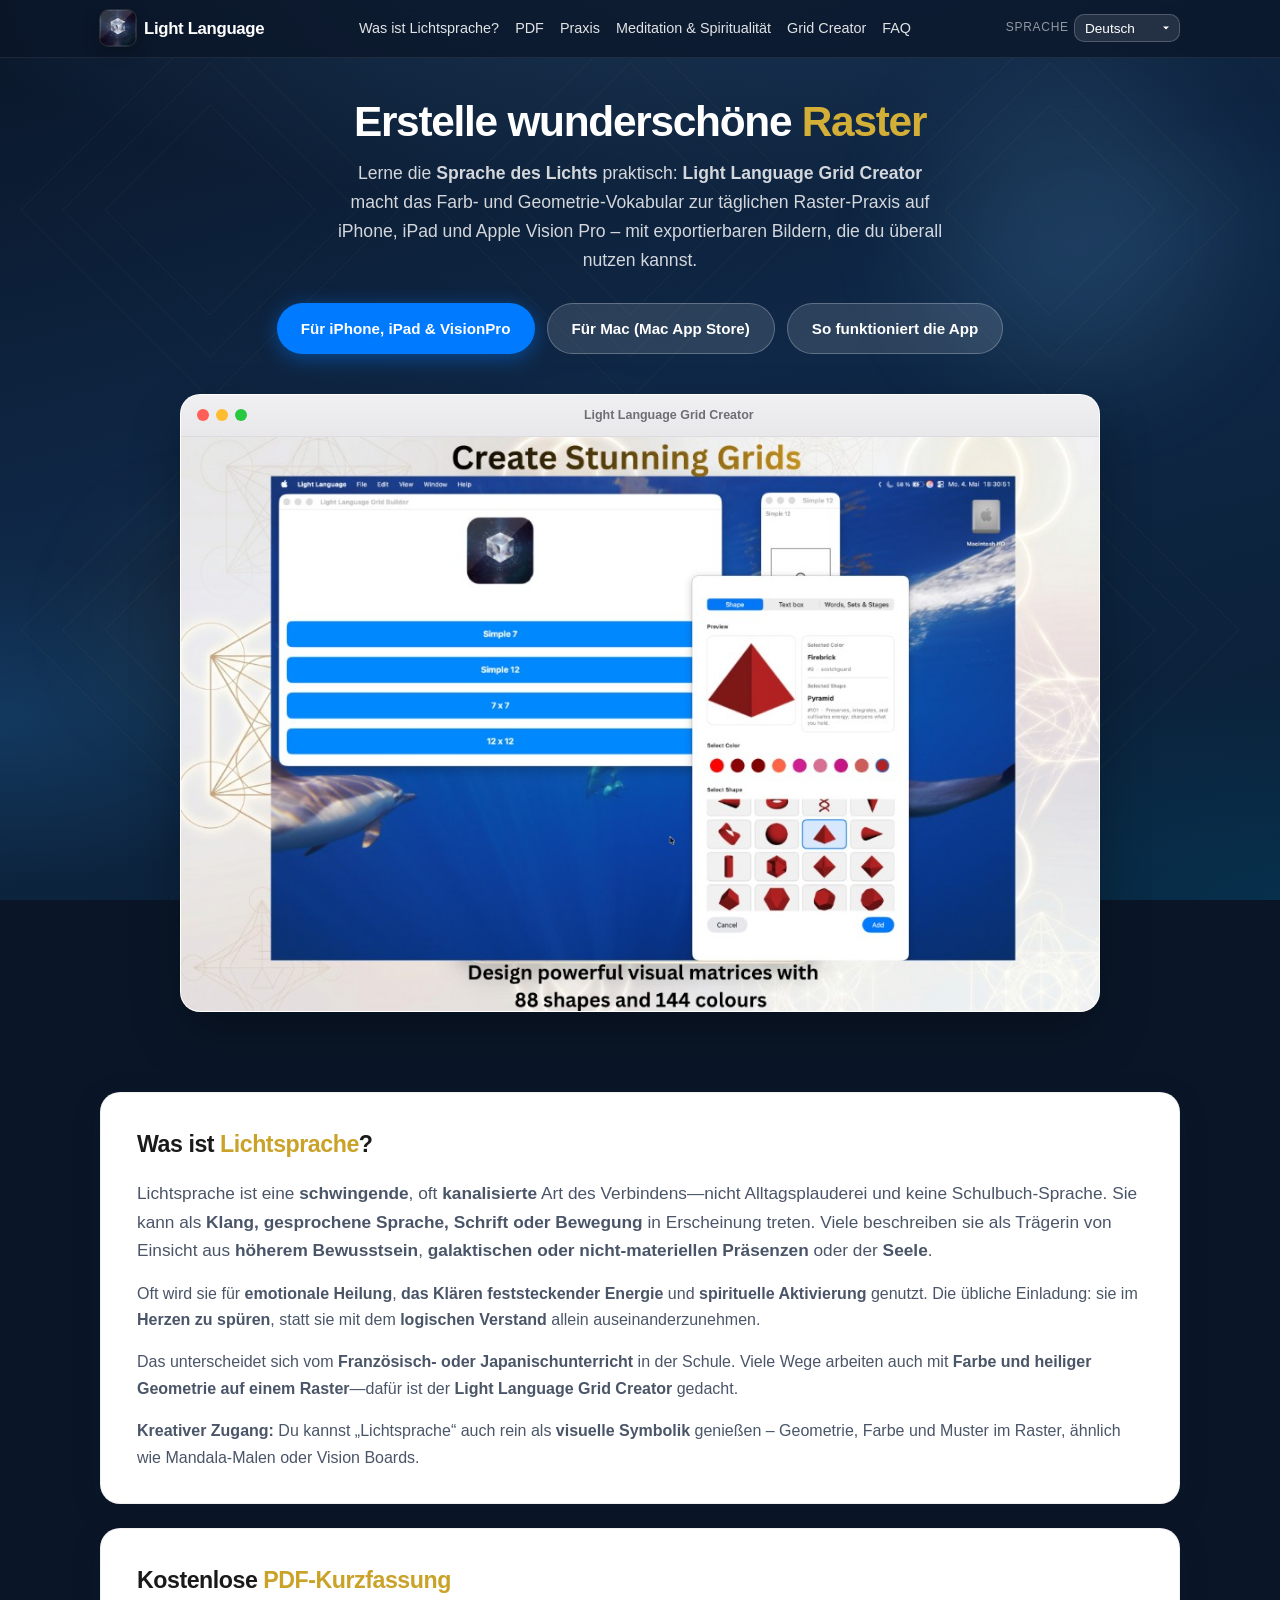
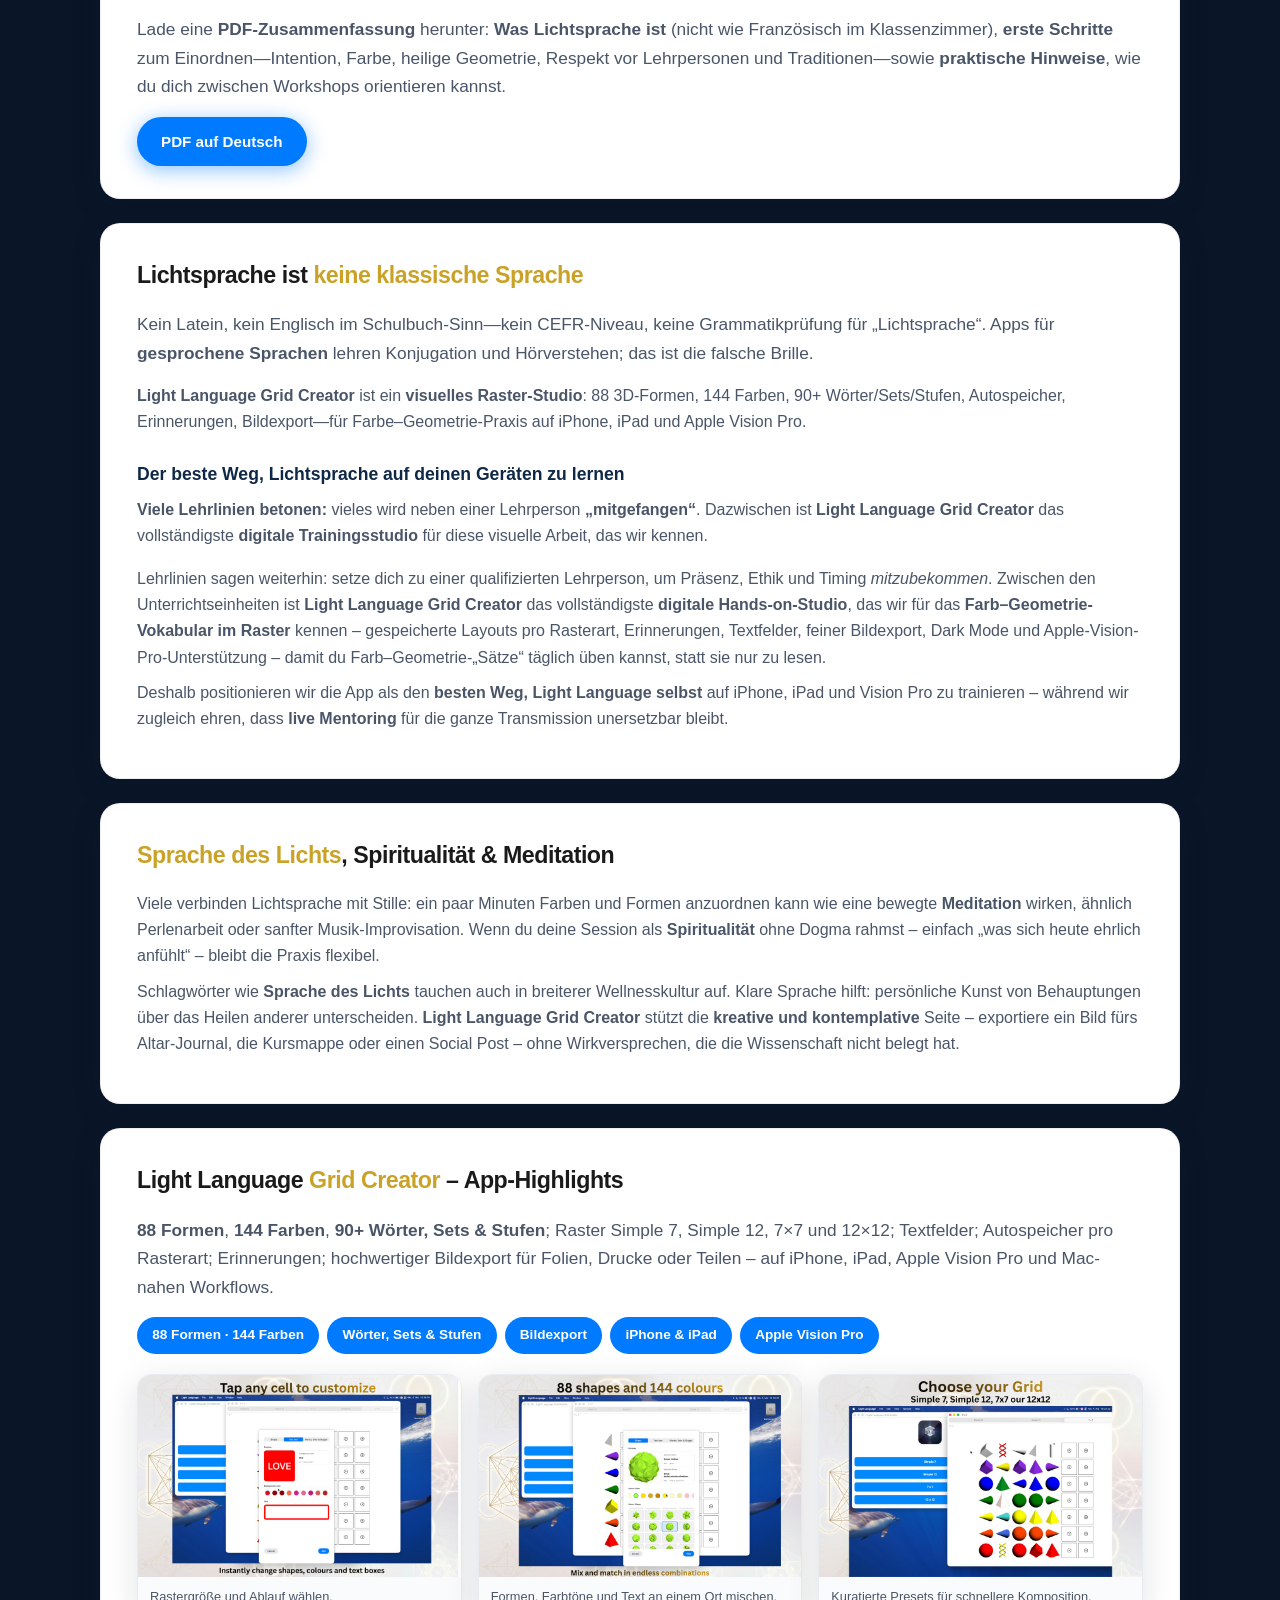
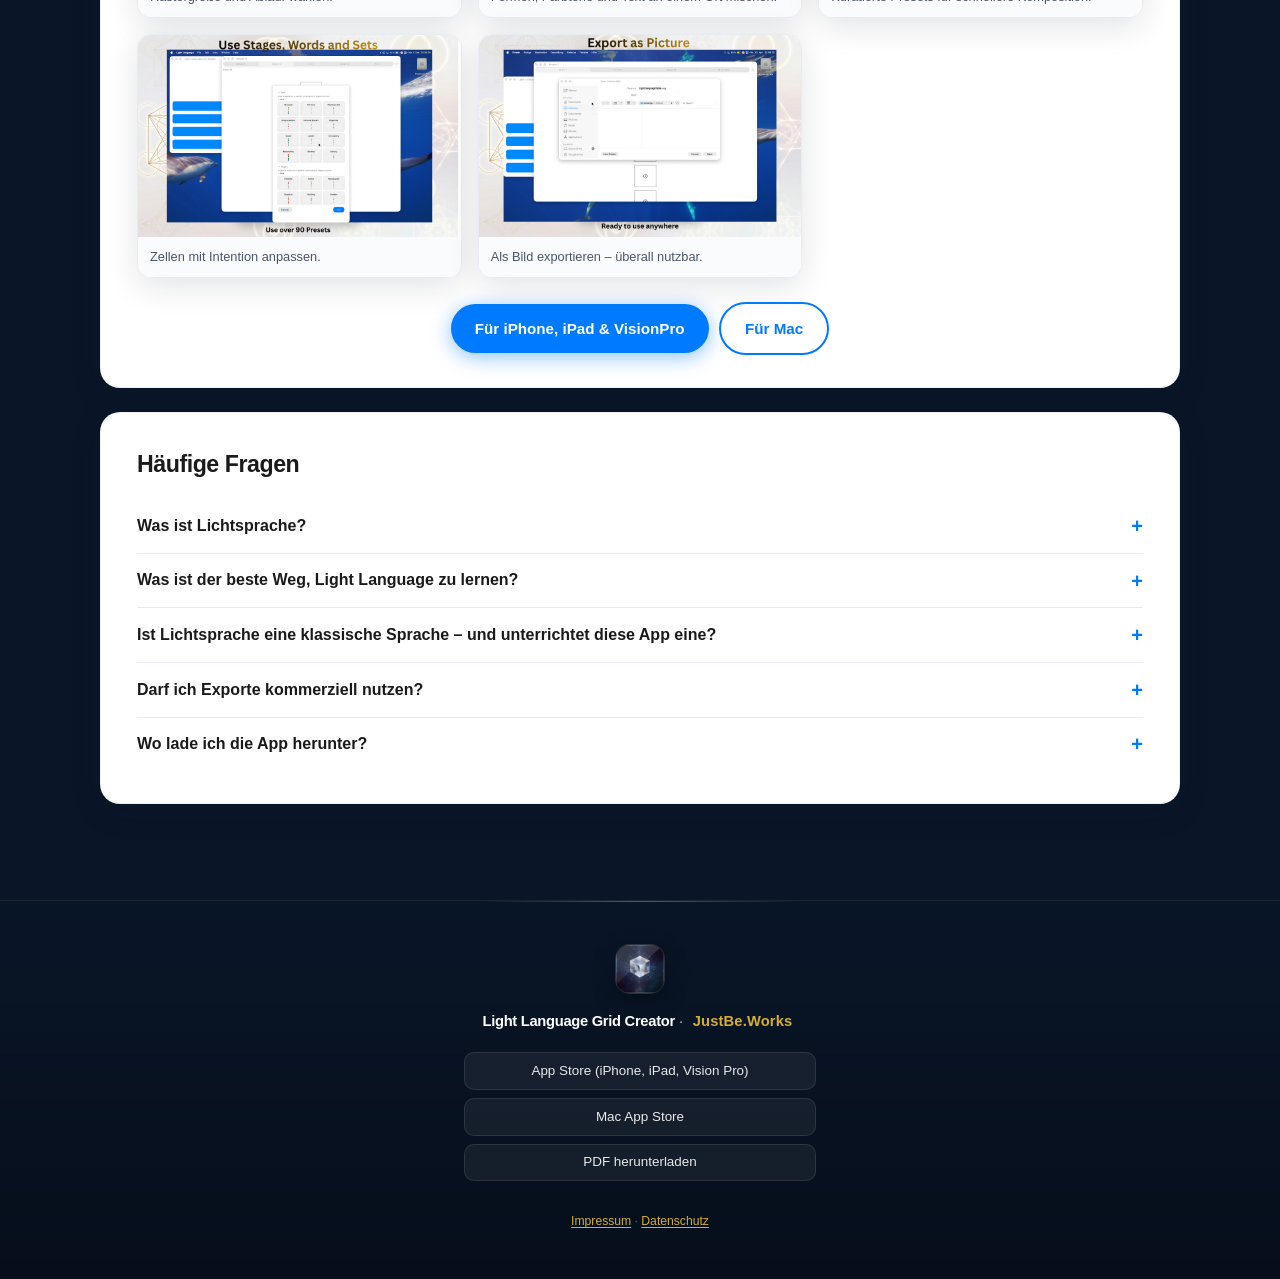
==== commit 7e70e917: "Website: footer legal links (JustBe imprint, privacy) with text style. Co-authored-by: Cursor <curso" ====
--- a/de/index.html
+++ b/de/index.html
@@ -212,6 +212,9 @@
         <a href="https://apps.apple.com/us/app/light-language-grid-maker/id6758808761?mt=12">Mac App Store</a>
         <a href="../assets/pdfs/beginning-light-language-summary-de.pdf">PDF herunterladen</a>
       </nav>
+      <p class="footer-legal">
+        <a href="https://justbe.works">Impressum</a><span class="footer-legal-sep" aria-hidden="true"> · </span><a href="https://privacy.justbe.works">Datenschutz</a>
+      </p>
     </div>
   </footer>
   <script src="../assets/main.js" defer></script>
--- a/assets/style.css
+++ b/assets/style.css
@@ -685,6 +685,39 @@
   outline-offset: 2px;
 }
 
+.footer-legal {
+  margin: 0.85rem 0 0;
+  padding: 0;
+  font-size: 0.76rem;
+  line-height: 1.5;
+  color: rgba(255, 255, 255, 0.45);
+}
+
+.footer-legal a {
+  color: var(--gold);
+  font-weight: 500;
+  text-decoration: underline;
+  text-decoration-thickness: 1px;
+  text-underline-offset: 0.2em;
+  transition: color 0.15s ease;
+}
+
+.footer-legal a:hover {
+  color: #e8c547;
+  text-decoration: underline;
+}
+
+.footer-legal a:focus-visible {
+  outline: 2px solid var(--gold);
+  outline-offset: 2px;
+  border-radius: 2px;
+}
+
+.footer-legal-sep {
+  color: rgba(255, 255, 255, 0.35);
+  user-select: none;
+}
+
 .seo-keywords {
   max-width: 720px;
   margin: 1rem auto 0;
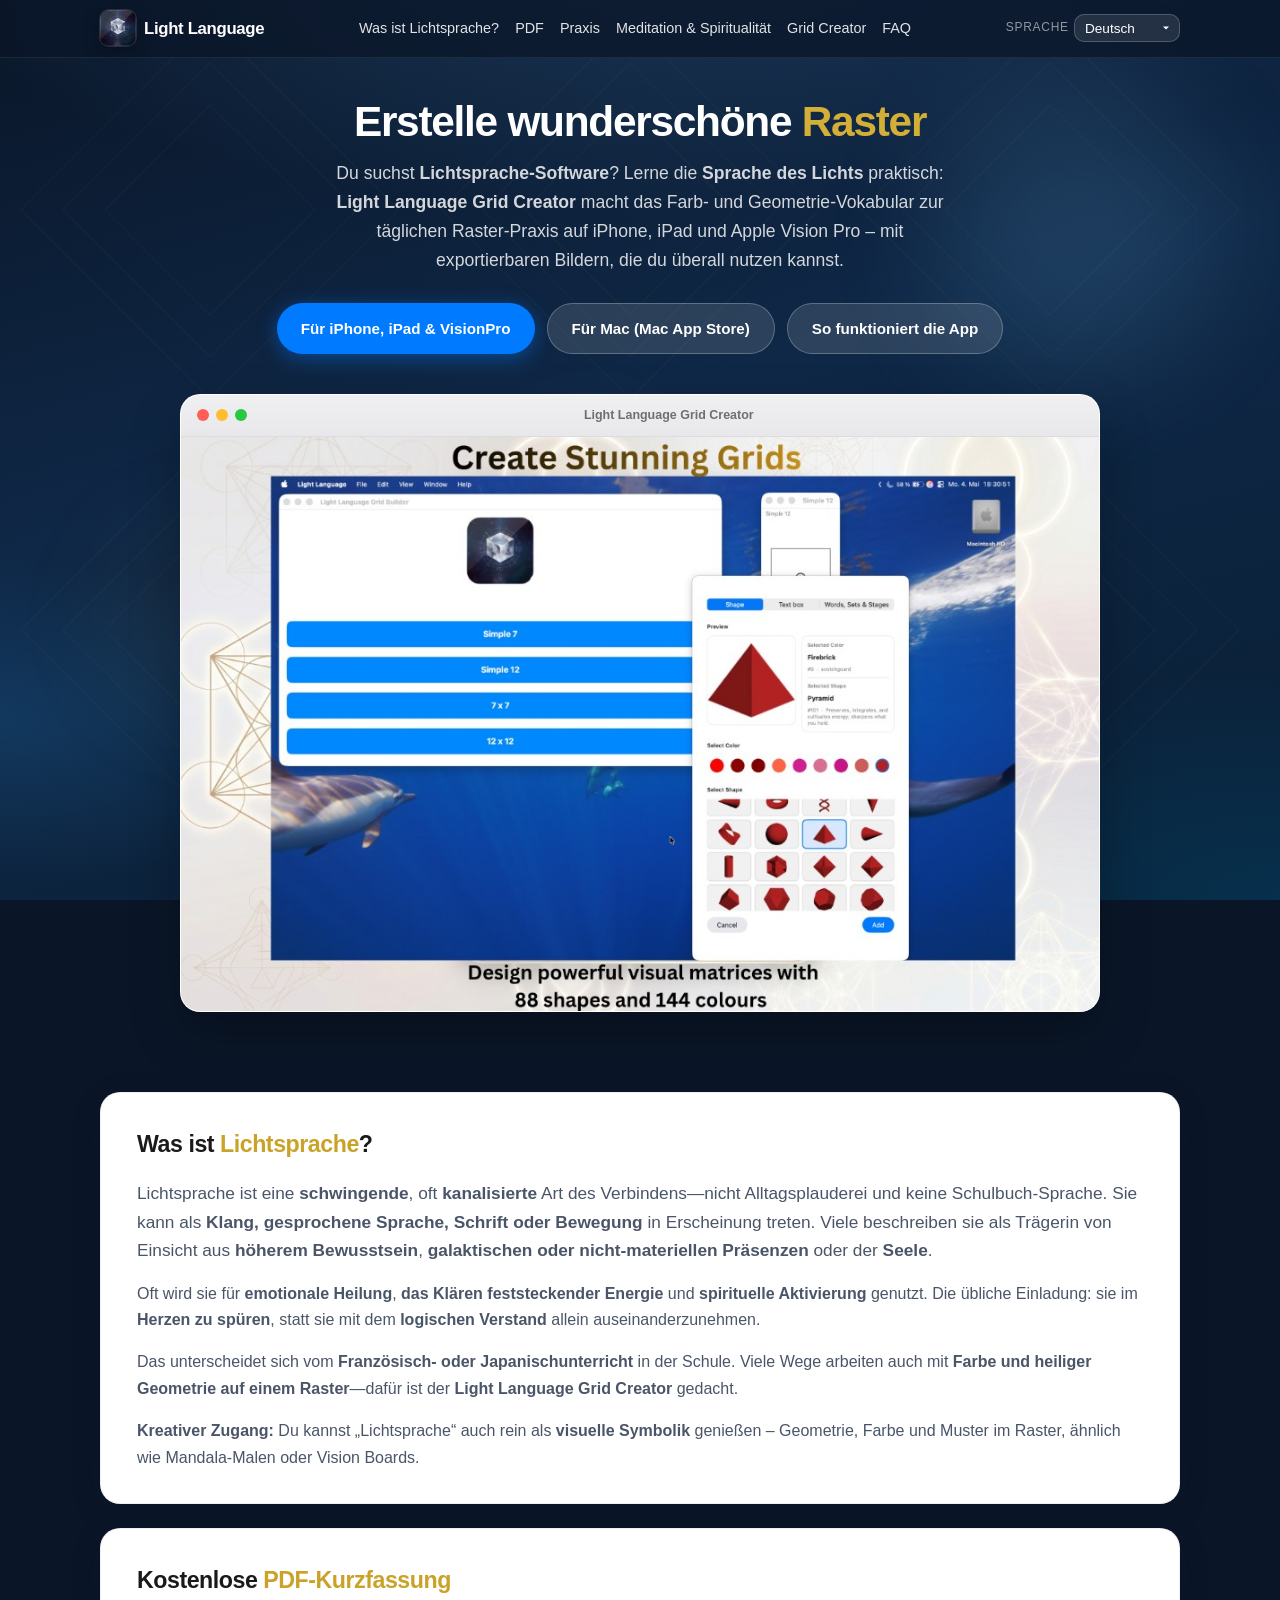
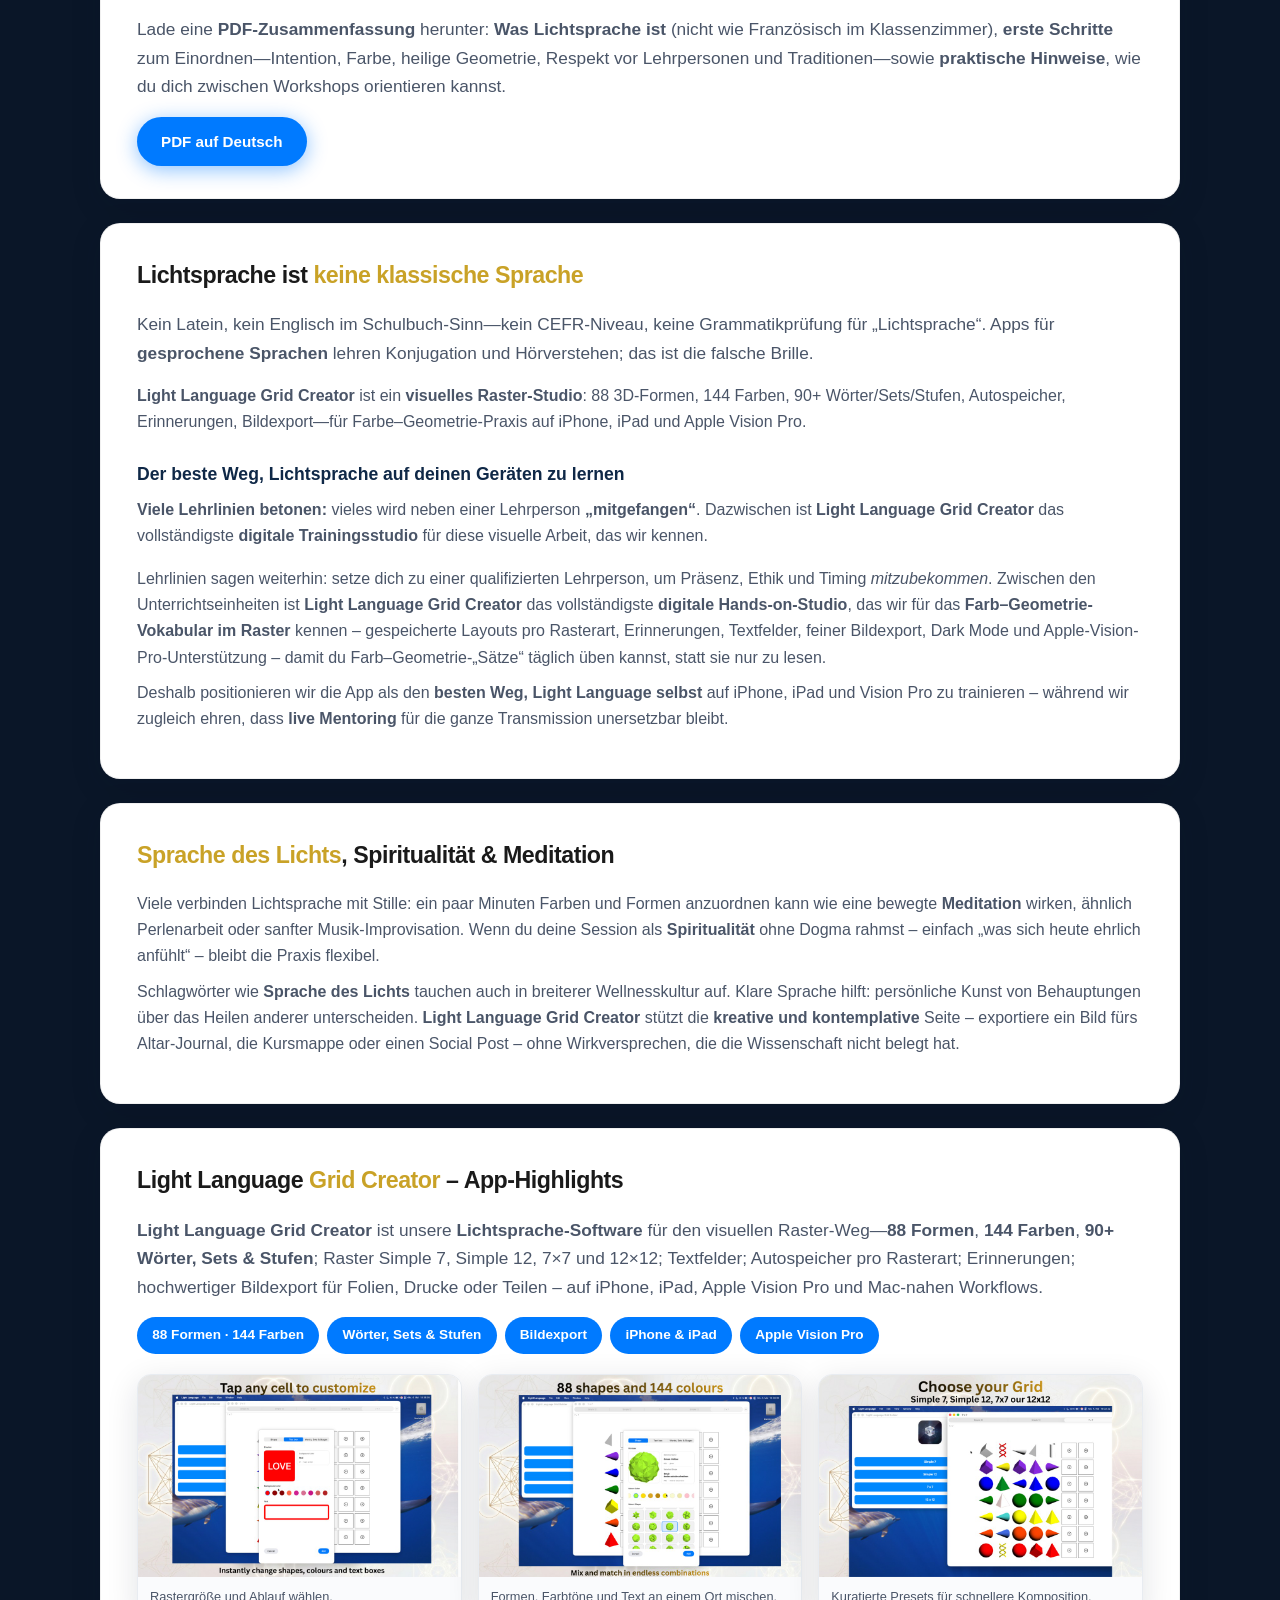
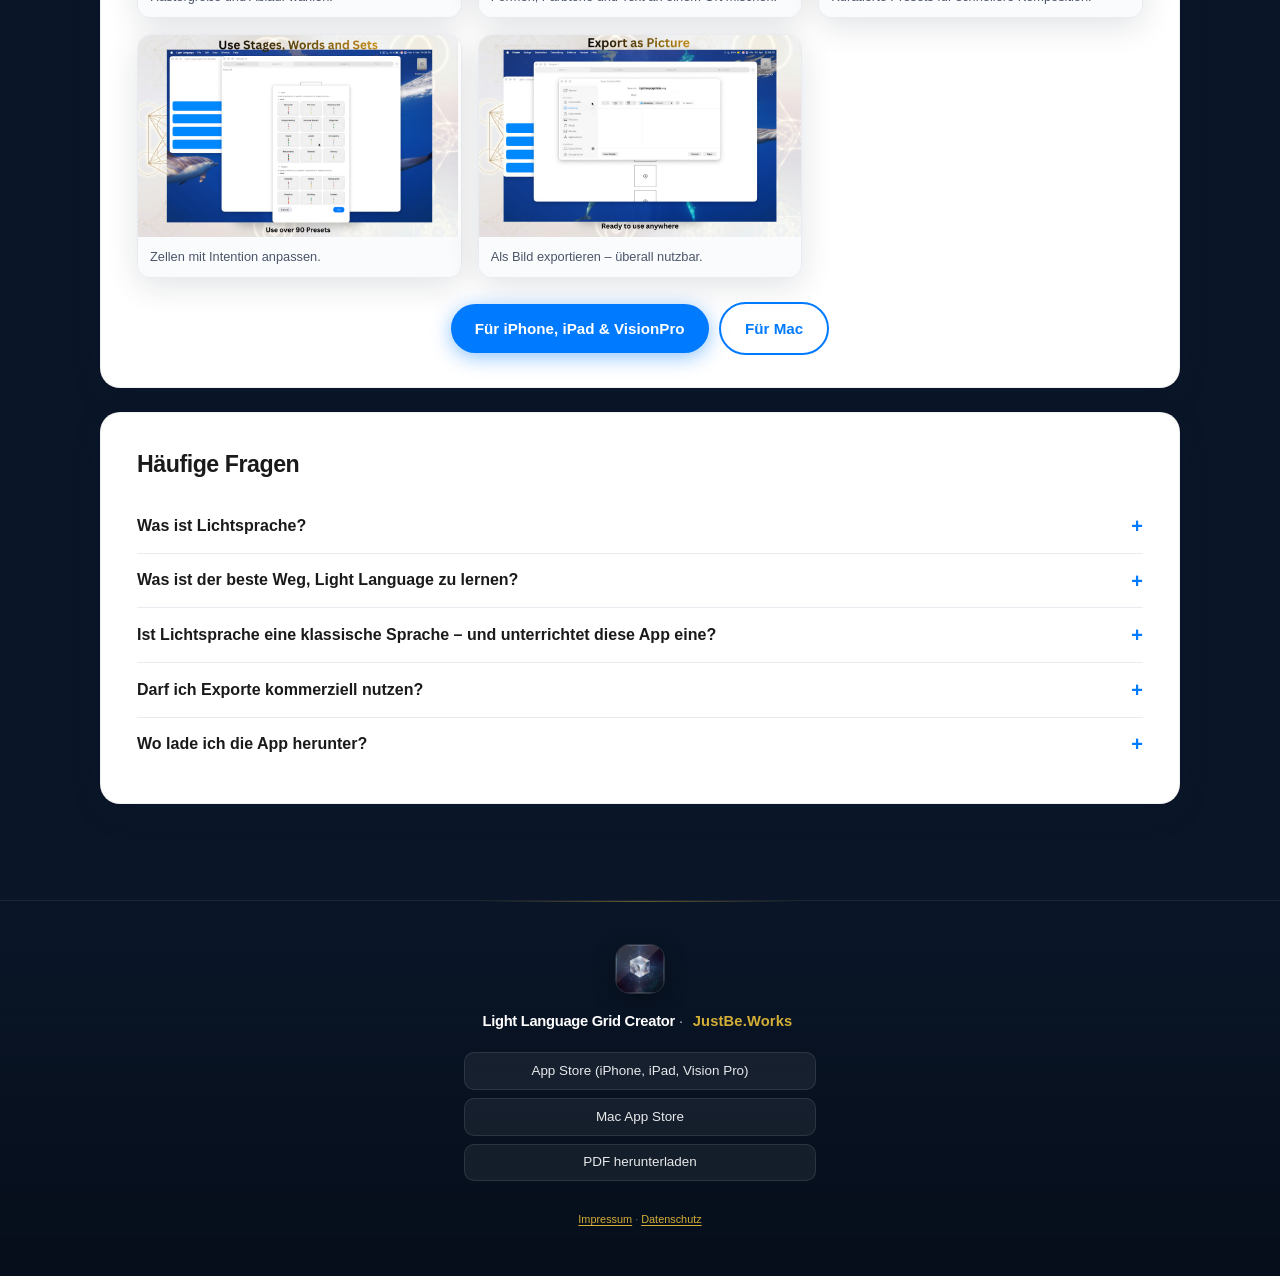
==== commit 3b1156bb: "Optimize website SEO for light language software query Update titles, meta descriptions, Open Graph," ====
--- a/de/index.html
+++ b/de/index.html
@@ -3,9 +3,9 @@
 <head>
   <meta charset="UTF-8">
   <meta name="viewport" content="width=device-width, initial-scale=1.0">
-  <title>Was ist Lichtsprache? | Lichtsprache, Spiritualität, Meditation &amp; Grid-App</title>
-  <meta name="description" content="Lichtsprache und „Sprache des Lichts“ in Spiritualität und Meditation erklärt. Unterschied zu Sprachlern-Apps. Light Language Grid Creator: Raster, Formen, Export als Bild.">
-  <meta name="keywords" content="Lichtsprache, Sprache des Lichts, Spiritualität, Meditation, Grid, heilige Geometrie, Achtsamkeit, beste Sprachapps, Reiki, Reiki Meditation, Energiearbeit">
+  <title>Was ist Lichtsprache? | Lichtsprache-Software &amp; Grid-App für iPhone, iPad &amp; Mac</title>
+  <meta name="description" content="Lichtsprache-Software für Raster und heilige Geometrie: Light Language Grid Creator mit 88 Formen, 144 Farben, Bildexport auf iPhone, iPad, Apple Vision Pro und Mac. Bedeutung der Lichtsprache und Unterschied zu normalen Sprachlern-Apps.">
+  <meta name="keywords" content="Lichtsprache-Software, Lichtsprache App, Lichtsprache, Sprache des Lichts, Spiritualität, Meditation, Grid, heilige Geometrie, Achtsamkeit, beste Sprachapps, Reiki, Reiki Meditation, Energiearbeit">
   <link rel="canonical" href="https://apps.justbe.works/de/">
   <link rel="icon" type="image/png" sizes="1024x1024" href="../assets/images/app-icon.png">
   <link rel="apple-touch-icon" href="../assets/images/app-icon.png">
@@ -20,8 +20,8 @@
 
   <meta property="og:type" content="website">
   <meta property="og:url" content="https://apps.justbe.works/de/">
-  <meta property="og:title" content="Was ist Lichtsprache? | Grid Creator &amp; Meditation">
-  <meta property="og:description" content="Lichtsprache, Spiritualität und die Light-Language-Grid-App – ruhig gestalten, als Bild exportieren.">
+  <meta property="og:title" content="Lichtsprache-Software | Grid Creator für iPhone, iPad &amp; Mac">
+  <meta property="og:description" content="Lichtsprache-Software für tägliche Raster-Praxis: Formen, Farben, Autospeicher, Erinnerungen, Bildexport. Plus Spiritualität und Meditation.">
   <meta property="og:image" content="https://apps.justbe.works/assets/images/app-icon.png">
   <meta property="og:locale" content="de_DE">
 
@@ -70,7 +70,7 @@
 
   <section class="hero" aria-labelledby="hero-title">
     <h1 id="hero-title">Erstelle wunderschöne <span class="accent">Raster</span></h1>
-    <p class="hero-lead">Lerne die <strong>Sprache des Lichts</strong> praktisch: <strong>Light Language Grid Creator</strong> macht das Farb- und Geometrie-Vokabular zur täglichen Raster-Praxis auf iPhone, iPad und Apple Vision Pro – mit exportierbaren Bildern, die du überall nutzen kannst.</p>
+    <p class="hero-lead">Du suchst <strong>Lichtsprache-Software</strong>? Lerne die <strong>Sprache des Lichts</strong> praktisch: <strong>Light Language Grid Creator</strong> macht das Farb- und Geometrie-Vokabular zur täglichen Raster-Praxis auf iPhone, iPad und Apple Vision Pro – mit exportierbaren Bildern, die du überall nutzen kannst.</p>
     <div class="hero-actions">
       <a class="btn btn-primary" href="https://apps.apple.com/us/app/light-language-grid-creator/id6758855353">Für iPhone, iPad &amp; VisionPro</a>
       <a class="btn btn-ghost" href="https://apps.apple.com/us/app/light-language-grid-maker/id6758808761?mt=12">Für Mac (Mac App Store)</a>
@@ -126,7 +126,7 @@
 
     <article class="card" id="product">
       <h2>Light Language <span class="gold">Grid Creator</span> – App-Highlights</h2>
-      <p class="lead"><strong>88 Formen</strong>, <strong>144 Farben</strong>, <strong>90+ Wörter, Sets &amp; Stufen</strong>; Raster Simple 7, Simple 12, 7×7 und 12×12; Textfelder; Autospeicher pro Rasterart; Erinnerungen; hochwertiger Bildexport für Folien, Drucke oder Teilen – auf iPhone, iPad, Apple Vision Pro und Mac-nahen Workflows.</p>
+      <p class="lead"><strong>Light Language Grid Creator</strong> ist unsere <strong>Lichtsprache-Software</strong> für den visuellen Raster-Weg—<strong>88 Formen</strong>, <strong>144 Farben</strong>, <strong>90+ Wörter, Sets &amp; Stufen</strong>; Raster Simple 7, Simple 12, 7×7 und 12×12; Textfelder; Autospeicher pro Rasterart; Erinnerungen; hochwertiger Bildexport für Folien, Drucke oder Teilen – auf iPhone, iPad, Apple Vision Pro und Mac-nahen Workflows.</p>
       <div class="pill-grid" aria-label="Funktions-Tags">
         <span class="pill">88 Formen · 144 Farben</span>
         <span class="pill">Wörter, Sets &amp; Stufen</span>
@@ -193,7 +193,7 @@
     </section>
     <section class="card is-visually-hidden" aria-labelledby="seo-block">
       <h2 id="seo-block" class="gold" style="color:var(--gold-soft);font-size:1.1rem">Themen auf dieser Seite</h2>
-      <p class="locale-parity seo-keywords" style="margin:0;font-size:0.92rem">Lichtsprache · Sprache des Lichts · Spiritualität · Meditation · Achtsames Raster-Design · Symbolische Kunst · Bildexport · iPad- und iPhone-Kreativtools · Mac-Workflow · Presets und Stufen · heilig-geometrie-inspiriertes Layout (persönliche/kreative Nutzung).</p>
+      <p class="locale-parity seo-keywords" style="margin:0;font-size:0.92rem">Lichtsprache-Software · Lichtsprache · Sprache des Lichts · Spiritualität · Meditation · Achtsames Raster-Design · Symbolische Kunst · Bildexport · iPad- und iPhone-Kreativtools · Mac-Workflow · Presets und Stufen · heilig-geometrie-inspiriertes Layout (persönliche/kreative Nutzung).</p>
     </section>
     <section class="card is-visually-hidden" aria-labelledby="seo-reiki">
       <h2 id="seo-reiki" class="gold" style="color:var(--gold-soft);font-size:1.1rem">Verwandte Themen</h2>
--- a/assets/style.css
+++ b/assets/style.css
@@ -688,17 +688,17 @@
 .footer-legal {
   margin: 0.85rem 0 0;
   padding: 0;
-  font-size: 0.76rem;
-  line-height: 1.5;
-  color: rgba(255, 255, 255, 0.45);
+  font-size: 0.68rem;
+  line-height: 1.45;
+  color: rgba(255, 255, 255, 0.42);
 }
 
 .footer-legal a {
   color: var(--gold);
-  font-weight: 500;
+  font-weight: 400;
   text-decoration: underline;
-  text-decoration-thickness: 1px;
-  text-underline-offset: 0.2em;
+  text-decoration-thickness: 0.08em;
+  text-underline-offset: 0.18em;
   transition: color 0.15s ease;
 }
 
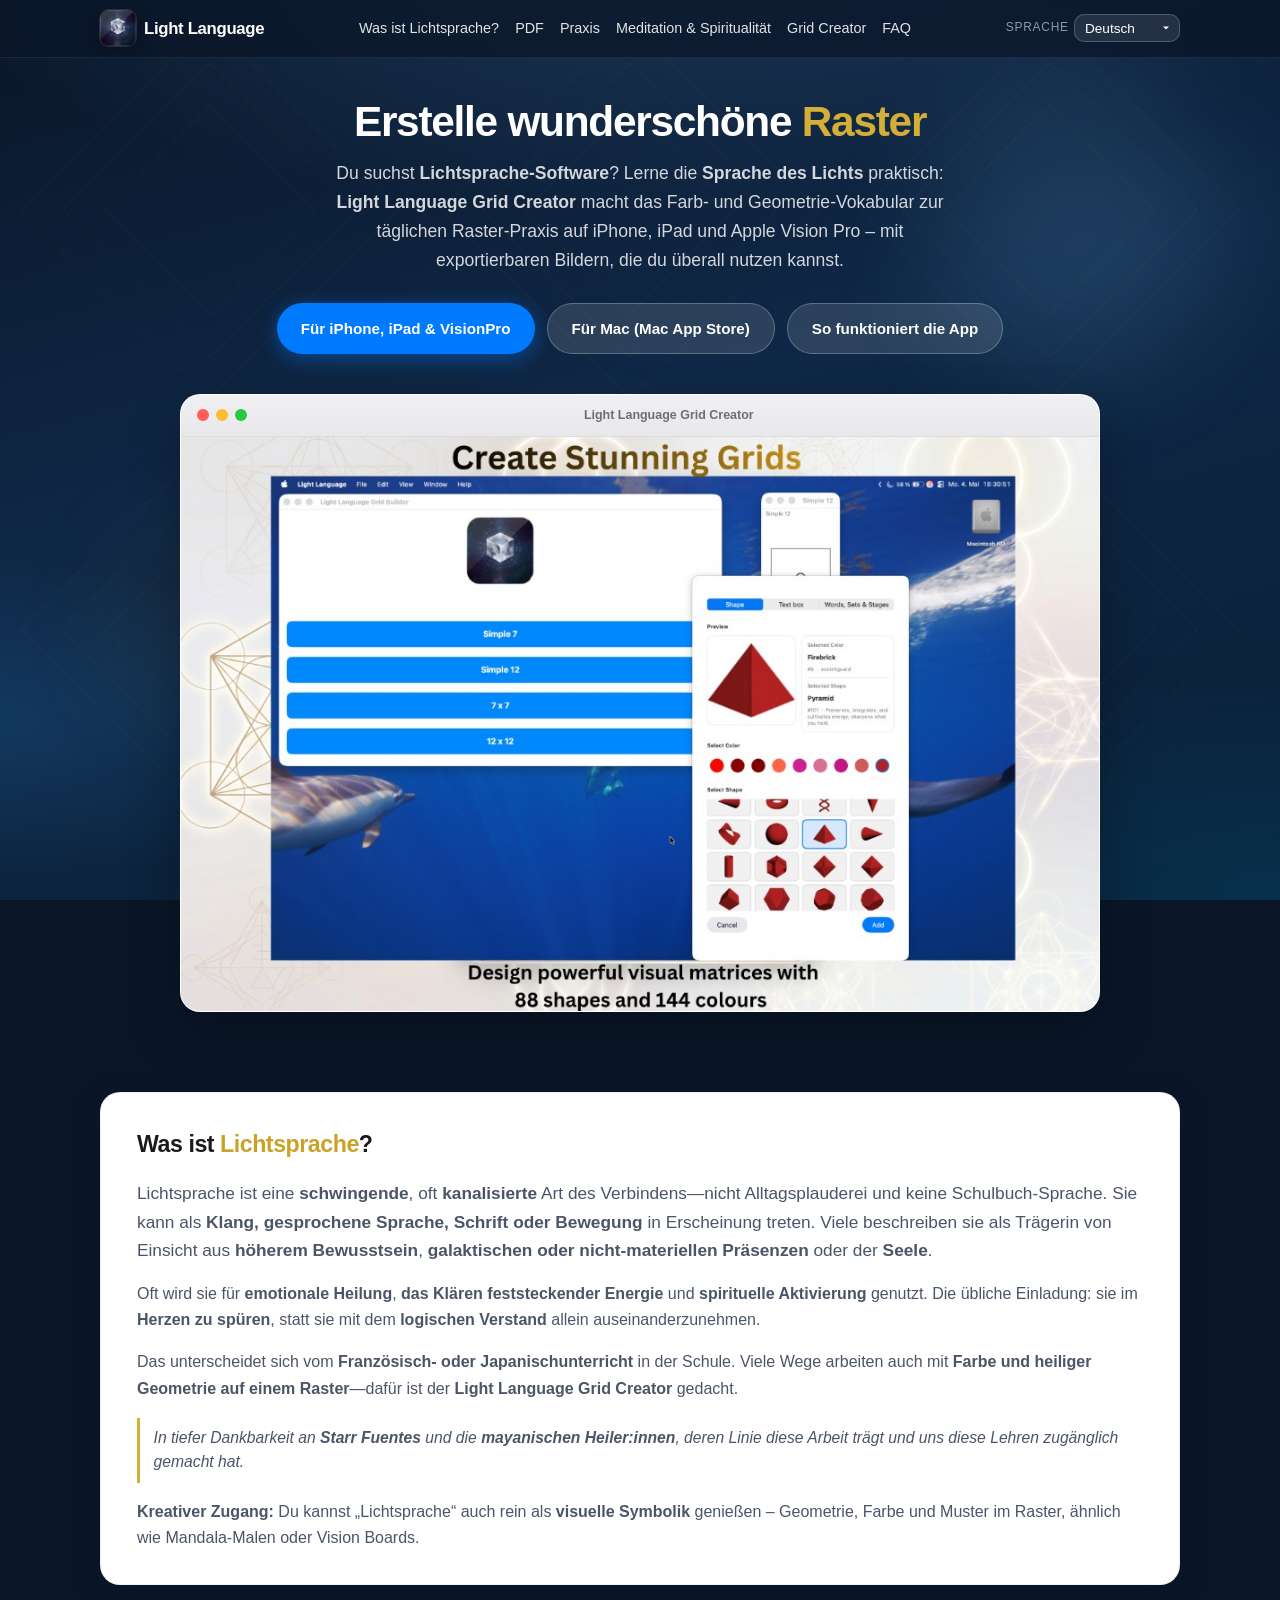
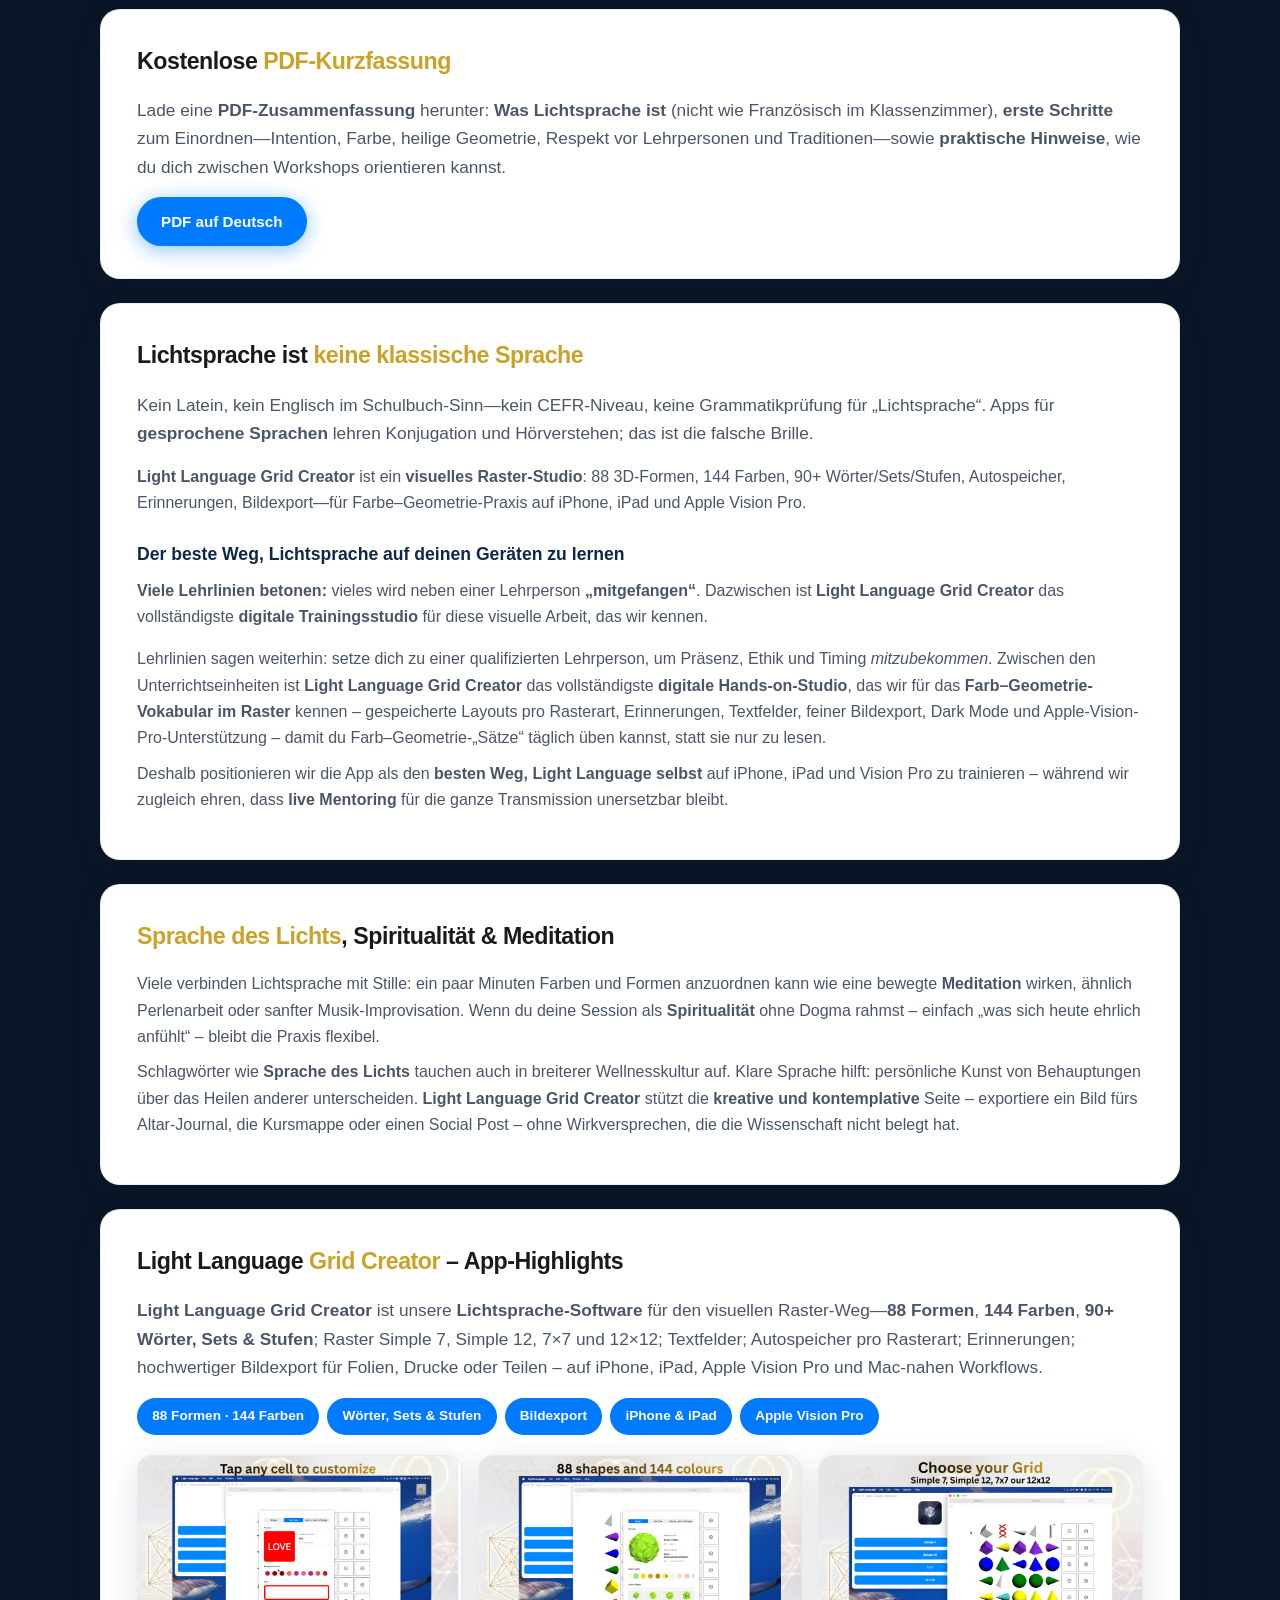
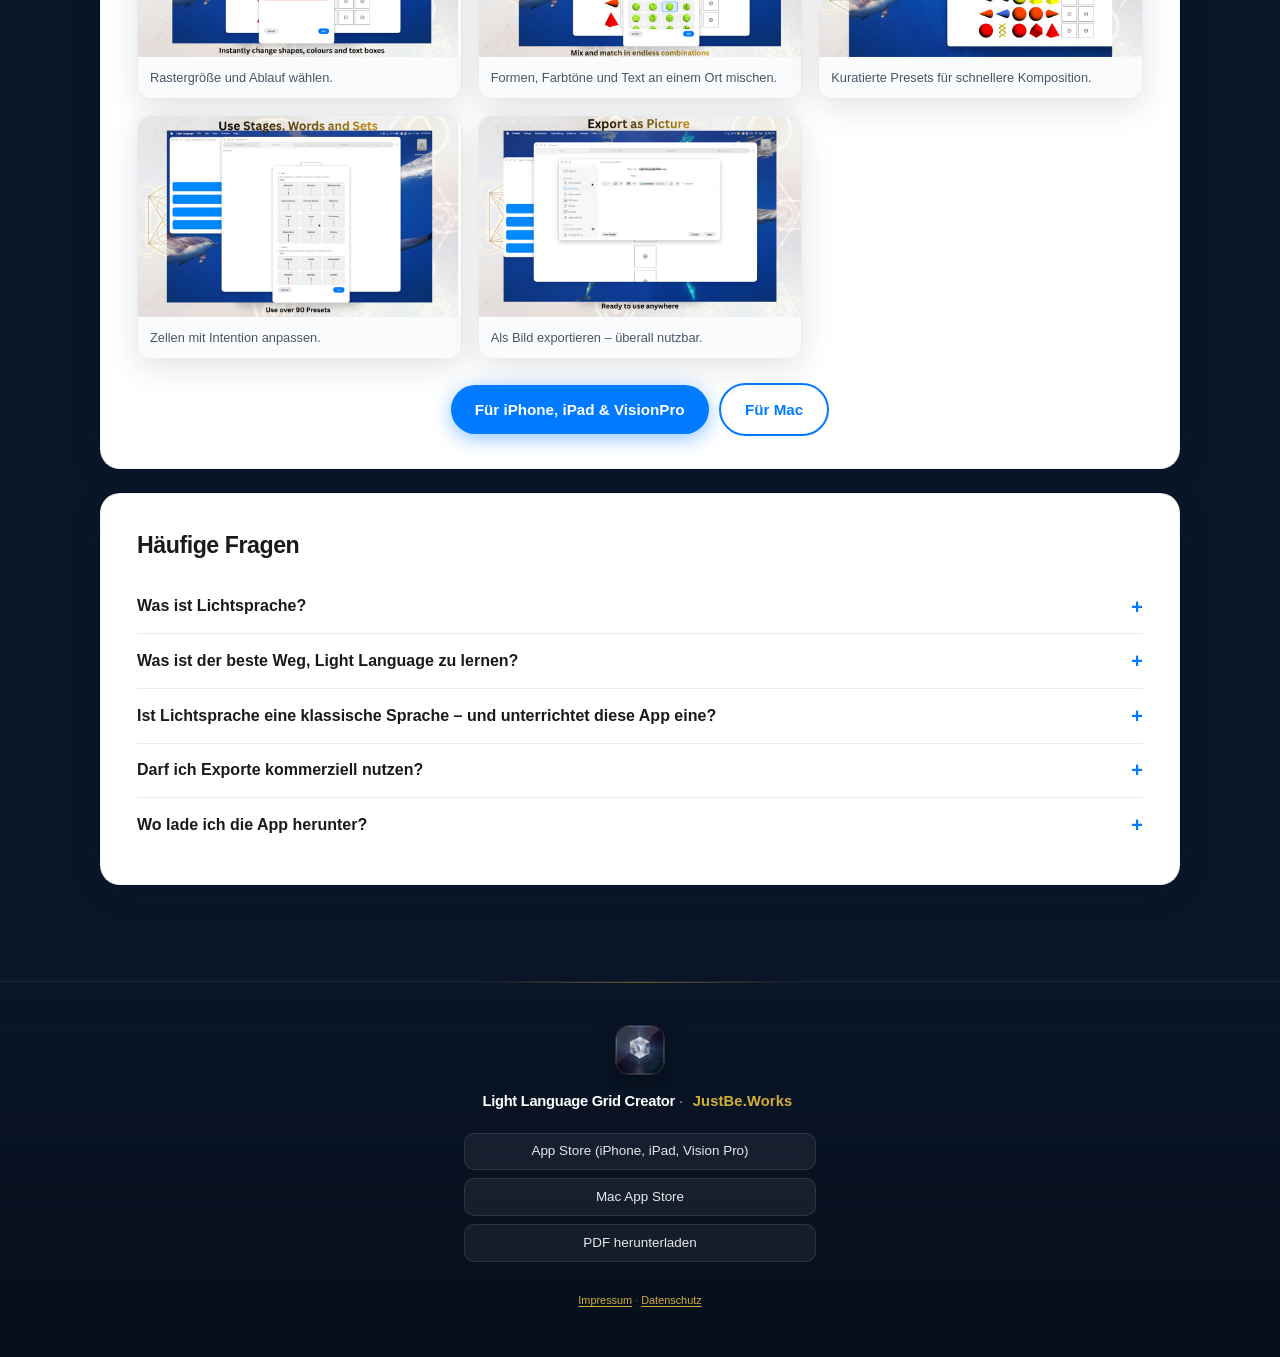
==== commit 79d8d7d2: "Website: lineage acknowledgment to Starr Fuentes and the Mayan healers. Adds a subtle, italic credit" ====
--- a/de/index.html
+++ b/de/index.html
@@ -93,6 +93,9 @@
       <p class="lead">Lichtsprache ist eine <strong>schwingende</strong>, oft <strong>kanalisierte</strong> Art des Verbindens—nicht Alltagsplauderei und keine Schulbuch-Sprache. Sie kann als <strong>Klang, gesprochene Sprache, Schrift oder Bewegung</strong> in Erscheinung treten. Viele beschreiben sie als Trägerin von Einsicht aus <strong>höherem Bewusstsein</strong>, <strong>galaktischen oder nicht‑materiellen Präsenzen</strong> oder der <strong>Seele</strong>.</p>
       <p>Oft wird sie für <strong>emotionale Heilung</strong>, <strong>das Klären feststeckender Energie</strong> und <strong>spirituelle Aktivierung</strong> genutzt. Die übliche Einladung: sie im <strong>Herzen zu spüren</strong>, statt sie mit dem <strong>logischen Verstand</strong> allein auseinanderzunehmen.</p>
       <p>Das unterscheidet sich vom <strong>Französisch- oder Japanischunterricht</strong> in der Schule. Viele Wege arbeiten auch mit <strong>Farbe und heiliger Geometrie auf einem Raster</strong>—dafür ist der <strong>Light Language Grid Creator</strong> gedacht.</p>
+
+      <p class="lineage-credit">In tiefer Dankbarkeit an <strong>Starr Fuentes</strong> und die <strong>maya­nischen Heiler:innen</strong>, deren Linie diese Arbeit trägt und uns diese Lehren zugänglich gemacht hat.</p>
+
       <div class="note" role="note">
         <strong>Kreativer Zugang:</strong> Du kannst „Lichtsprache“ auch rein als <strong>visuelle Symbolik</strong> genießen – Geometrie, Farbe und Muster im Raster, ähnlich wie Mandala-Malen oder Vision Boards.
       </div>
--- a/assets/style.css
+++ b/assets/style.css
@@ -427,6 +427,21 @@
   margin-bottom: 0;
 }
 
+/* Lineage acknowledgment: subtle, italic, with a soft left ribbon */
+.lineage-credit {
+  margin: 0 0 1rem;
+  padding: 0.5rem 0 0.5rem 0.85rem;
+  border-left: 3px solid var(--gold, #d9b36c);
+  font-style: italic;
+  color: var(--muted);
+  font-size: 0.98rem;
+  line-height: 1.55;
+}
+
+.card .lineage-credit:last-child {
+  margin-bottom: 0;
+}
+
 /* App feature pills */
 .pill-grid {
   display: flex;
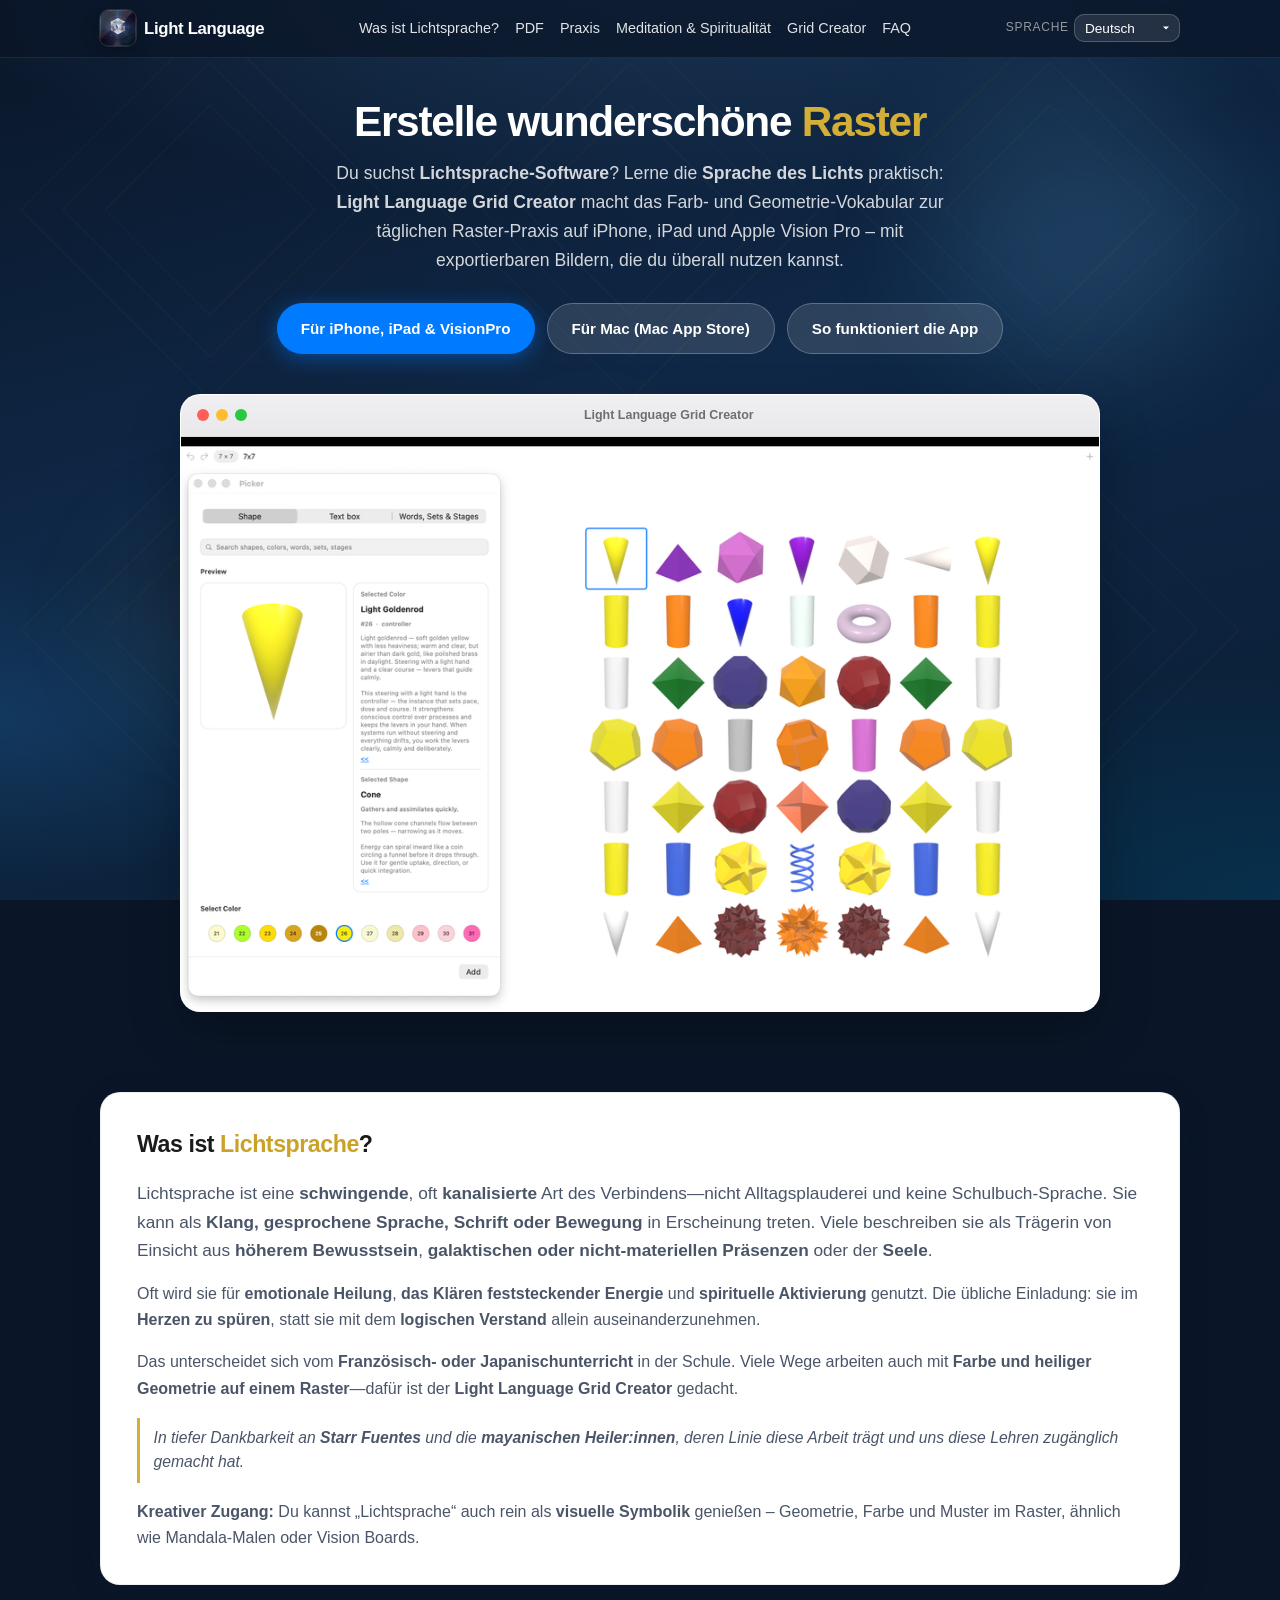
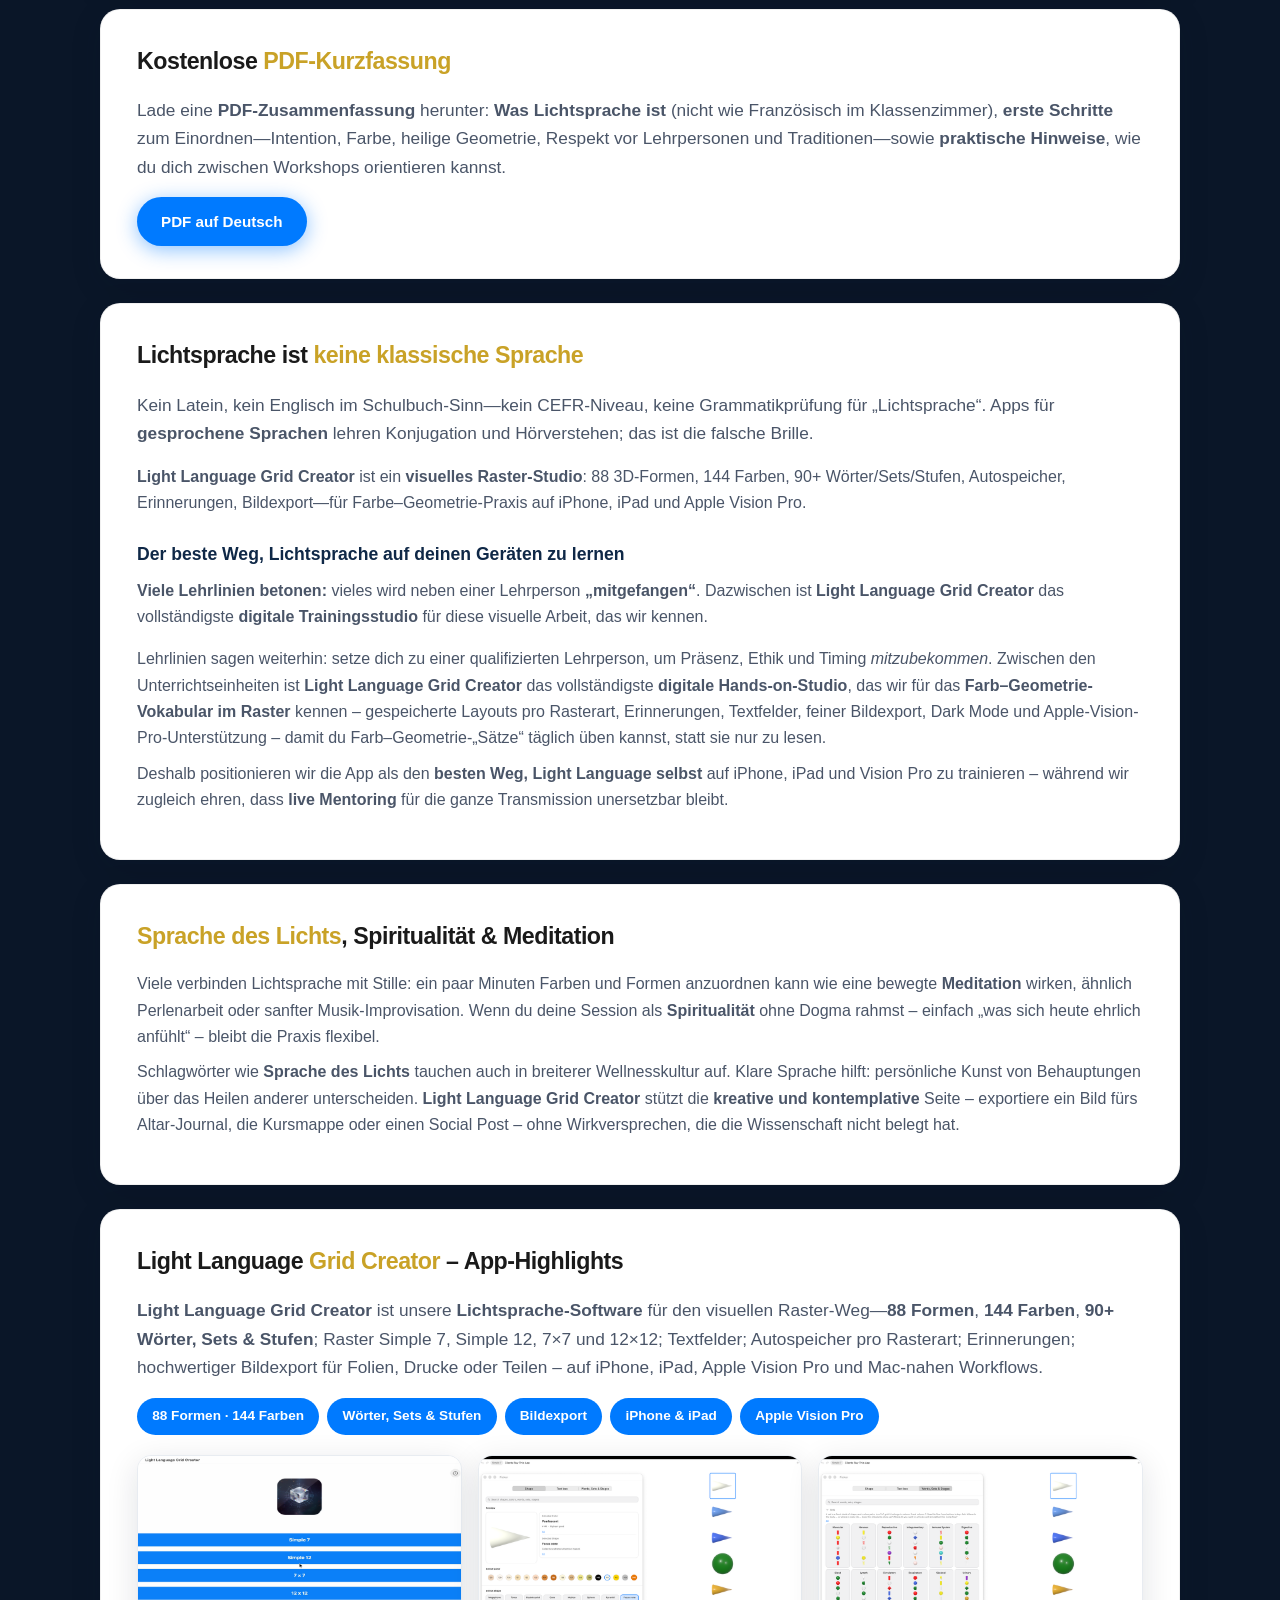
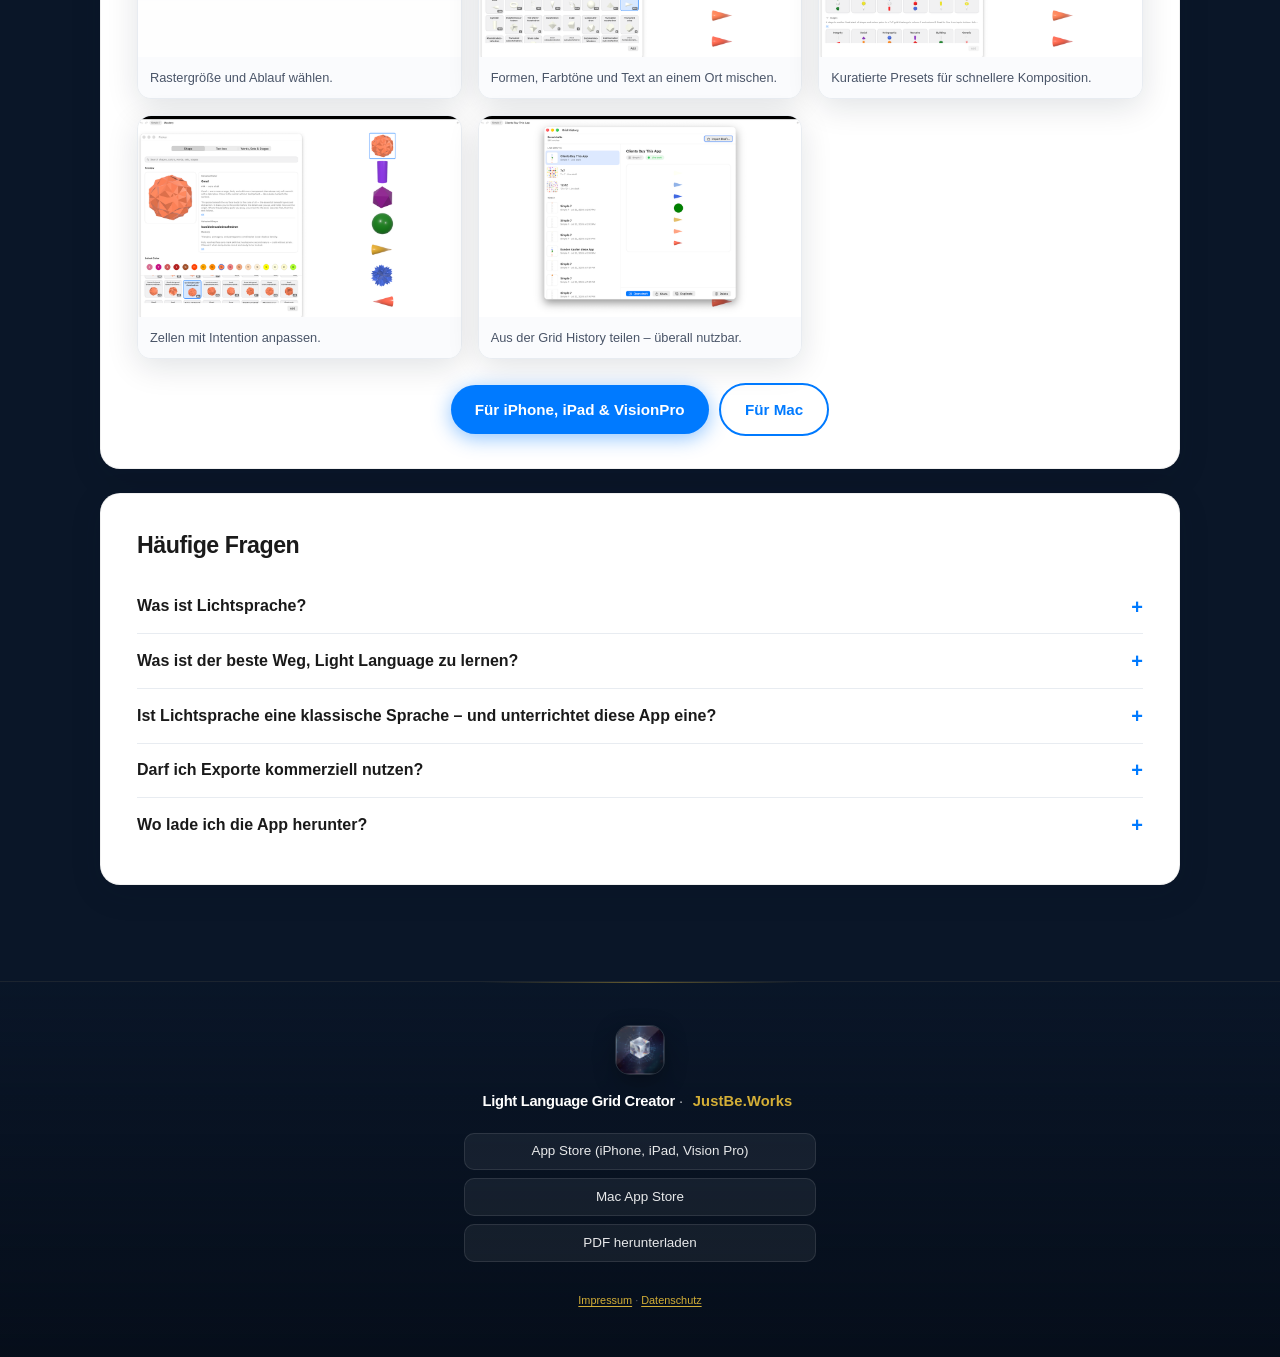
==== commit 5e752aaf: "Update showcase screenshots with current Mac Grid Creator UI. Replace May-era marketing frames with " ====
--- a/de/index.html
+++ b/de/index.html
@@ -83,7 +83,7 @@
         <span class="traffic" aria-hidden="true"></span>
         <span class="showcase-title">Light Language Grid Creator</span>
       </div>
-      <img src="../assets/images/hero-grid.png" width="1200" height="675" alt="Screenshot der App Light Language Grid Creator mit einem 7-mal-7-Raster aus bunten 3D-Formen." loading="eager" decoding="async">
+      <img src="../assets/images/hero-grid.png?v=20260801" width="1200" height="675" alt="Screenshot der App Light Language Grid Creator mit einem 7-mal-7-Raster aus bunten 3D-Formen." loading="eager" decoding="async">
     </div>
   </section>
 
@@ -138,11 +138,11 @@
         <span class="pill">Apple Vision Pro</span>
       </div>
       <div class="gallery">
-        <figure><img src="../assets/images/feature-choose-grid.png" width="800" height="500" alt="Rasterwahl in der App." loading="lazy" decoding="async"><figcaption>Rastergröße und Ablauf wählen.</figcaption></figure>
-        <figure><img src="../assets/images/feature-shapes.png" width="800" height="500" alt="Formauswahl." loading="lazy" decoding="async"><figcaption>Formen, Farbtöne und Text an einem Ort mischen.</figcaption></figure>
-        <figure><img src="../assets/images/feature-presets.png" width="800" height="500" alt="Presets." loading="lazy" decoding="async"><figcaption>Kuratierte Presets für schnellere Komposition.</figcaption></figure>
-        <figure><img src="../assets/images/feature-customize.png" width="800" height="500" alt="Textfelder in der App." loading="lazy" decoding="async"><figcaption>Zellen mit Intention anpassen.</figcaption></figure>
-        <figure><img src="../assets/images/feature-export.png" width="800" height="500" alt="Export-Dialog." loading="lazy" decoding="async"><figcaption>Als Bild exportieren – überall nutzbar.</figcaption></figure>
+        <figure><img src="../assets/images/feature-choose-grid.png?v=20260801" width="800" height="500" alt="Rasterwahl in der App." loading="lazy" decoding="async"><figcaption>Rastergröße und Ablauf wählen.</figcaption></figure>
+        <figure><img src="../assets/images/feature-shapes.png?v=20260801" width="800" height="500" alt="Formauswahl." loading="lazy" decoding="async"><figcaption>Formen, Farbtöne und Text an einem Ort mischen.</figcaption></figure>
+        <figure><img src="../assets/images/feature-presets.png?v=20260801" width="800" height="500" alt="Presets." loading="lazy" decoding="async"><figcaption>Kuratierte Presets für schnellere Komposition.</figcaption></figure>
+        <figure><img src="../assets/images/feature-customize.png?v=20260801" width="800" height="500" alt="Formauswahl mit Farb- und Formbedeutungen." loading="lazy" decoding="async"><figcaption>Zellen mit Intention anpassen.</figcaption></figure>
+        <figure><img src="../assets/images/feature-export.png?v=20260801" width="800" height="500" alt="Grid History mit Teilen und Öffnen." loading="lazy" decoding="async"><figcaption>Aus der Grid History teilen – überall nutzbar.</figcaption></figure>
       </div>
       <p class="store-buttons" style="margin-top:1.5rem">
         <a class="btn btn-primary" href="https://apps.apple.com/us/app/light-language-grid-creator/id6758855353">Für iPhone, iPad &amp; VisionPro</a>
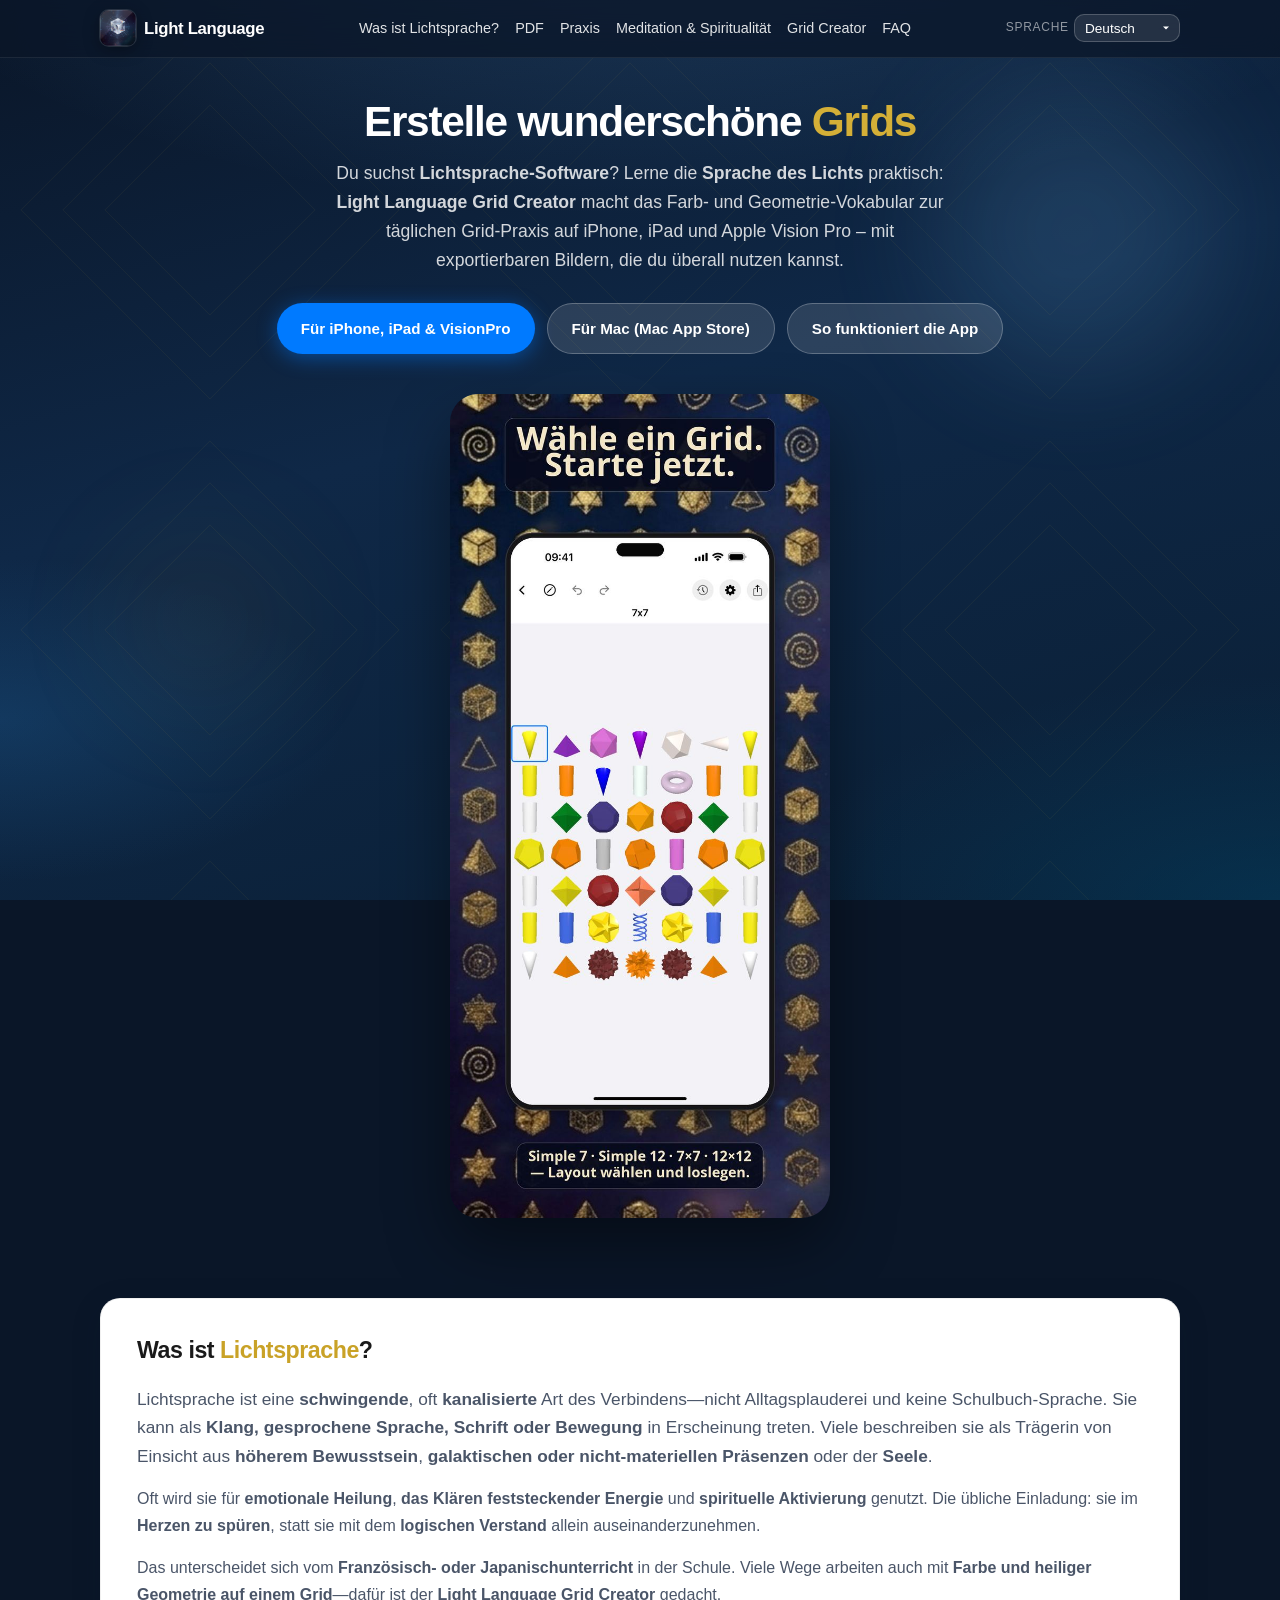
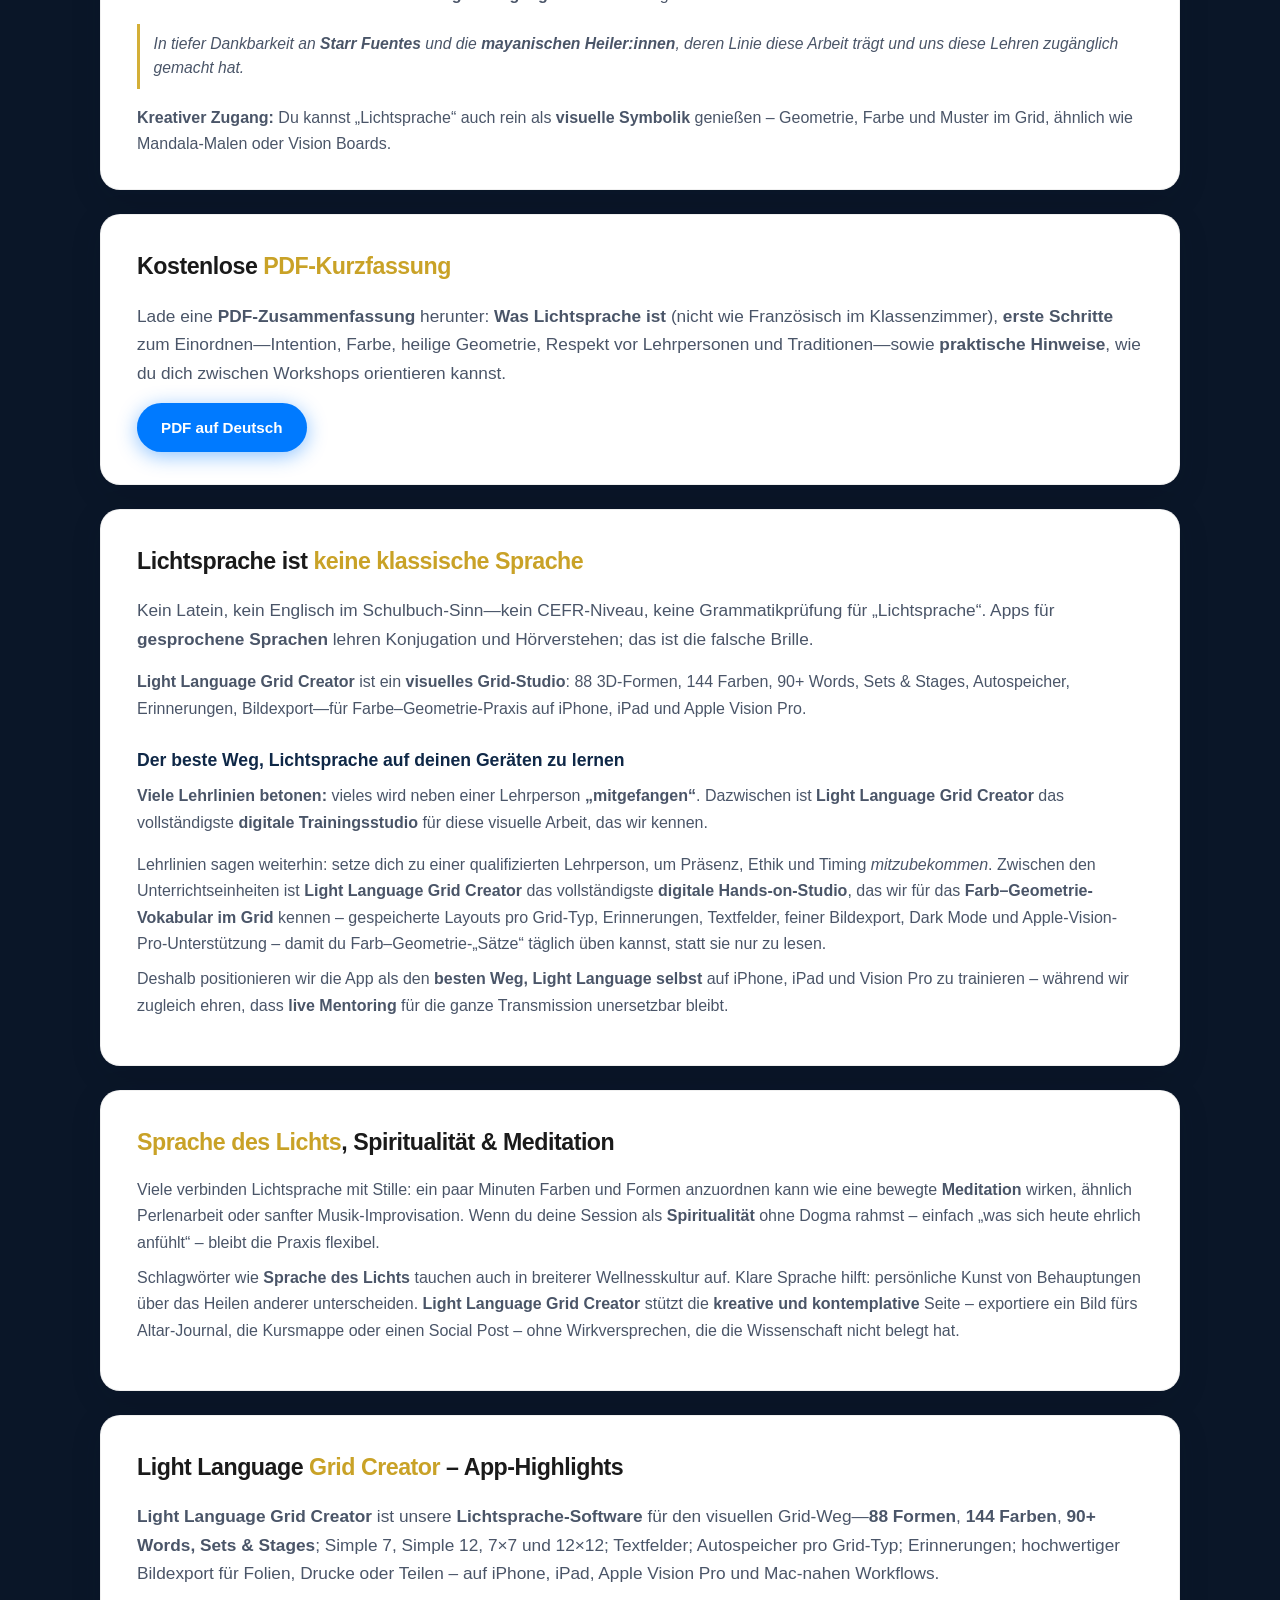
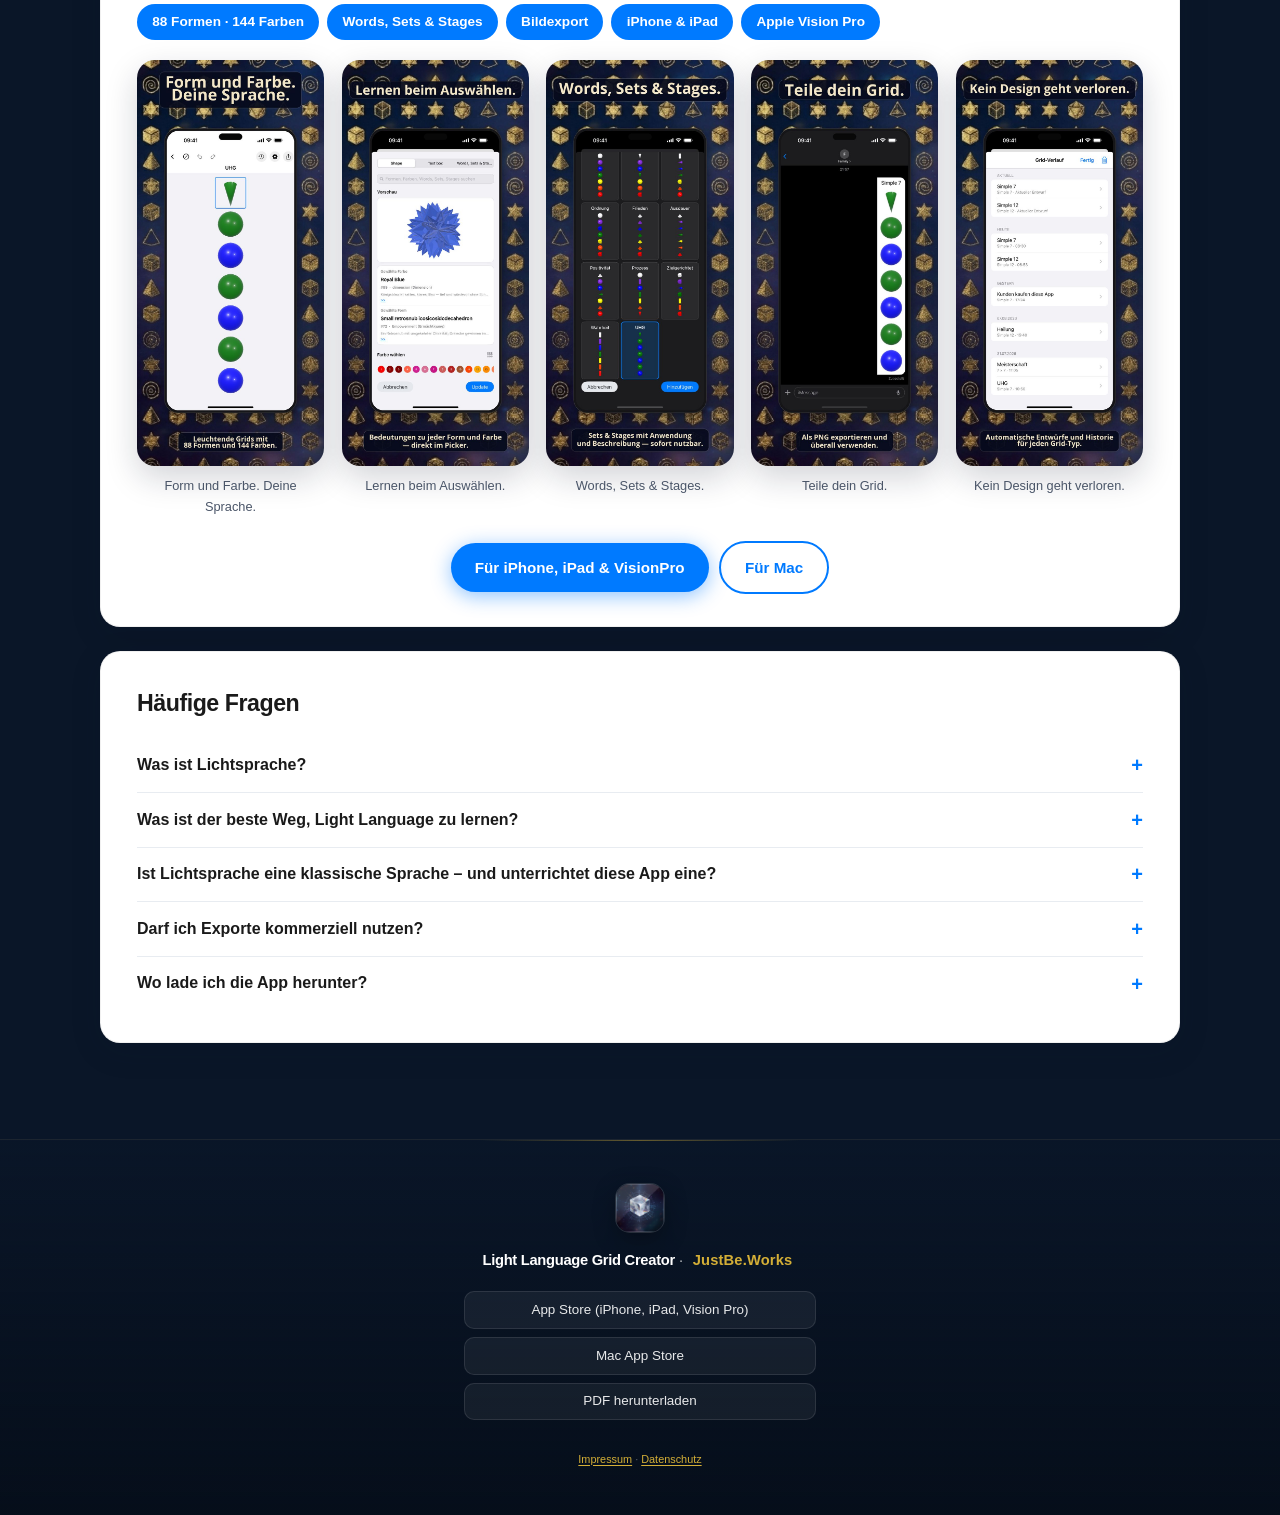
==== commit 8ea1bc3f: "Update website with current iPhone screenshots per language. Replace the Mac-window hero and gallery" ====
--- a/de/index.html
+++ b/de/index.html
@@ -4,25 +4,25 @@
   <meta charset="UTF-8">
   <meta name="viewport" content="width=device-width, initial-scale=1.0">
   <title>Was ist Lichtsprache? | Lichtsprache-Software &amp; Grid-App für iPhone, iPad &amp; Mac</title>
-  <meta name="description" content="Lichtsprache-Software für Raster und heilige Geometrie: Light Language Grid Creator mit 88 Formen, 144 Farben, Bildexport auf iPhone, iPad, Apple Vision Pro und Mac. Bedeutung der Lichtsprache und Unterschied zu normalen Sprachlern-Apps.">
+  <meta name="description" content="Lichtsprache-Software für Grids und heilige Geometrie: Light Language Grid Creator mit 88 Formen, 144 Farben, Bildexport auf iPhone, iPad, Apple Vision Pro und Mac. Bedeutung der Lichtsprache und Unterschied zu normalen Sprachlern-Apps.">
   <meta name="keywords" content="Lichtsprache-Software, Lichtsprache App, Lichtsprache, Sprache des Lichts, Spiritualität, Meditation, Grid, heilige Geometrie, Achtsamkeit, beste Sprachapps, Reiki, Reiki Meditation, Energiearbeit">
-  <link rel="canonical" href="https://apps.justbe.works/de/">
+  <link rel="canonical" href="https://lightlanguage.justbe.works/de/">
   <link rel="icon" type="image/png" sizes="1024x1024" href="../assets/images/app-icon.png">
   <link rel="apple-touch-icon" href="../assets/images/app-icon.png">
 
-  <link rel="alternate" hreflang="en" href="https://apps.justbe.works/">
-  <link rel="alternate" hreflang="de" href="https://apps.justbe.works/de/">
-  <link rel="alternate" hreflang="es" href="https://apps.justbe.works/es/">
-  <link rel="alternate" hreflang="fr" href="https://apps.justbe.works/fr/">
-  <link rel="alternate" hreflang="it" href="https://apps.justbe.works/it/">
-  <link rel="alternate" hreflang="pt" href="https://apps.justbe.works/pt/">
-  <link rel="alternate" hreflang="x-default" href="https://apps.justbe.works/">
+  <link rel="alternate" hreflang="en" href="https://lightlanguage.justbe.works/">
+  <link rel="alternate" hreflang="de" href="https://lightlanguage.justbe.works/de/">
+  <link rel="alternate" hreflang="es" href="https://lightlanguage.justbe.works/es/">
+  <link rel="alternate" hreflang="fr" href="https://lightlanguage.justbe.works/fr/">
+  <link rel="alternate" hreflang="it" href="https://lightlanguage.justbe.works/it/">
+  <link rel="alternate" hreflang="pt" href="https://lightlanguage.justbe.works/pt/">
+  <link rel="alternate" hreflang="x-default" href="https://lightlanguage.justbe.works/">
 
   <meta property="og:type" content="website">
-  <meta property="og:url" content="https://apps.justbe.works/de/">
+  <meta property="og:url" content="https://lightlanguage.justbe.works/de/">
   <meta property="og:title" content="Lichtsprache-Software | Grid Creator für iPhone, iPad &amp; Mac">
-  <meta property="og:description" content="Lichtsprache-Software für tägliche Raster-Praxis: Formen, Farben, Autospeicher, Erinnerungen, Bildexport. Plus Spiritualität und Meditation.">
-  <meta property="og:image" content="https://apps.justbe.works/assets/images/app-icon.png">
+  <meta property="og:description" content="Lichtsprache-Software für tägliche Grid-Praxis: Formen, Farben, Autospeicher, Erinnerungen, Bildexport. Plus Spiritualität und Meditation.">
+  <meta property="og:image" content="https://lightlanguage.justbe.works/assets/images/app-icon.png">
   <meta property="og:locale" content="de_DE">
 
   <link rel="stylesheet" href="../assets/style.css">
@@ -32,9 +32,9 @@
     "@context": "https://schema.org",
     "@type": "WebPage",
     "name": "Was ist Lichtsprache?",
-    "url": "https://apps.justbe.works/de/",
+    "url": "https://lightlanguage.justbe.works/de/",
     "inLanguage": "de",
-    "isPartOf": { "@type": "WebSite", "name": "Light Language – JustBe.Works", "url": "https://apps.justbe.works/" }
+    "isPartOf": { "@type": "WebSite", "name": "Light Language – JustBe.Works", "url": "https://lightlanguage.justbe.works/" }
   }
   </script>
 </head>
@@ -69,21 +69,15 @@
   </header>
 
   <section class="hero" aria-labelledby="hero-title">
-    <h1 id="hero-title">Erstelle wunderschöne <span class="accent">Raster</span></h1>
-    <p class="hero-lead">Du suchst <strong>Lichtsprache-Software</strong>? Lerne die <strong>Sprache des Lichts</strong> praktisch: <strong>Light Language Grid Creator</strong> macht das Farb- und Geometrie-Vokabular zur täglichen Raster-Praxis auf iPhone, iPad und Apple Vision Pro – mit exportierbaren Bildern, die du überall nutzen kannst.</p>
+    <h1 id="hero-title">Erstelle wunderschöne <span class="accent">Grids</span></h1>
+    <p class="hero-lead">Du suchst <strong>Lichtsprache-Software</strong>? Lerne die <strong>Sprache des Lichts</strong> praktisch: <strong>Light Language Grid Creator</strong> macht das Farb- und Geometrie-Vokabular zur täglichen Grid-Praxis auf iPhone, iPad und Apple Vision Pro – mit exportierbaren Bildern, die du überall nutzen kannst.</p>
     <div class="hero-actions">
       <a class="btn btn-primary" href="https://apps.apple.com/us/app/light-language-grid-creator/id6758855353">Für iPhone, iPad &amp; VisionPro</a>
       <a class="btn btn-ghost" href="https://apps.apple.com/us/app/light-language-grid-maker/id6758808761?mt=12">Für Mac (Mac App Store)</a>
       <a class="btn btn-ghost" href="#product">So funktioniert die App</a>
     </div>
-    <div class="showcase">
-      <div class="showcase-bar">
-        <span class="traffic" aria-hidden="true"></span>
-        <span class="traffic" aria-hidden="true"></span>
-        <span class="traffic" aria-hidden="true"></span>
-        <span class="showcase-title">Light Language Grid Creator</span>
-      </div>
-      <img src="../assets/images/hero-grid.png?v=20260801" width="1200" height="675" alt="Screenshot der App Light Language Grid Creator mit einem 7-mal-7-Raster aus bunten 3D-Formen." loading="eager" decoding="async">
+    <div class="showcase showcase-phone">
+      <img src="../assets/images/shots/de/01.jpg?v=20260821" width="720" height="1561" alt="iPhone-Screenshot von Light Language Grid Creator mit einem 7×7 Grid aus bunten 3D-Formen." loading="eager" decoding="async">
     </div>
   </section>
 
@@ -92,12 +86,12 @@
       <h2>Was ist <span class="gold">Lichtsprache</span>?</h2>
       <p class="lead">Lichtsprache ist eine <strong>schwingende</strong>, oft <strong>kanalisierte</strong> Art des Verbindens—nicht Alltagsplauderei und keine Schulbuch-Sprache. Sie kann als <strong>Klang, gesprochene Sprache, Schrift oder Bewegung</strong> in Erscheinung treten. Viele beschreiben sie als Trägerin von Einsicht aus <strong>höherem Bewusstsein</strong>, <strong>galaktischen oder nicht‑materiellen Präsenzen</strong> oder der <strong>Seele</strong>.</p>
       <p>Oft wird sie für <strong>emotionale Heilung</strong>, <strong>das Klären feststeckender Energie</strong> und <strong>spirituelle Aktivierung</strong> genutzt. Die übliche Einladung: sie im <strong>Herzen zu spüren</strong>, statt sie mit dem <strong>logischen Verstand</strong> allein auseinanderzunehmen.</p>
-      <p>Das unterscheidet sich vom <strong>Französisch- oder Japanischunterricht</strong> in der Schule. Viele Wege arbeiten auch mit <strong>Farbe und heiliger Geometrie auf einem Raster</strong>—dafür ist der <strong>Light Language Grid Creator</strong> gedacht.</p>
+      <p>Das unterscheidet sich vom <strong>Französisch- oder Japanischunterricht</strong> in der Schule. Viele Wege arbeiten auch mit <strong>Farbe und heiliger Geometrie auf einem Grid</strong>—dafür ist der <strong>Light Language Grid Creator</strong> gedacht.</p>
 
       <p class="lineage-credit">In tiefer Dankbarkeit an <strong>Starr Fuentes</strong> und die <strong>maya­nischen Heiler:innen</strong>, deren Linie diese Arbeit trägt und uns diese Lehren zugänglich gemacht hat.</p>
 
       <div class="note" role="note">
-        <strong>Kreativer Zugang:</strong> Du kannst „Lichtsprache“ auch rein als <strong>visuelle Symbolik</strong> genießen – Geometrie, Farbe und Muster im Raster, ähnlich wie Mandala-Malen oder Vision Boards.
+        <strong>Kreativer Zugang:</strong> Du kannst „Lichtsprache“ auch rein als <strong>visuelle Symbolik</strong> genießen – Geometrie, Farbe und Muster im Grid, ähnlich wie Mandala-Malen oder Vision Boards.
       </div>
     </article>
 
@@ -110,11 +104,11 @@
     <article class="card" id="why-creator">
       <h2>Lichtsprache ist <span class="gold">keine klassische Sprache</span></h2>
       <p class="lead">Kein Latein, kein Englisch im Schulbuch-Sinn—kein CEFR-Niveau, keine Grammatikprüfung für „Lichtsprache“. Apps für <strong>gesprochene Sprachen</strong> lehren Konjugation und Hörverstehen; das ist die falsche Brille.</p>
-      <p><strong>Light Language Grid Creator</strong> ist ein <strong>visuelles Raster-Studio</strong>: 88 3D-Formen, 144 Farben, 90+ Wörter/Sets/Stufen, Autospeicher, Erinnerungen, Bildexport—für Farbe–Geometrie-Praxis auf iPhone, iPad und Apple Vision Pro.</p>
+      <p><strong>Light Language Grid Creator</strong> ist ein <strong>visuelles Grid-Studio</strong>: 88 3D-Formen, 144 Farben, 90+ Words, Sets &amp; Stages, Autospeicher, Erinnerungen, Bildexport—für Farbe–Geometrie-Praxis auf iPhone, iPad und Apple Vision Pro.</p>
       <h3>Der beste Weg, Lichtsprache auf deinen Geräten zu lernen</h3>
       <p><strong>Viele Lehrlinien betonen:</strong> vieles wird neben einer Lehrperson <strong>„mitgefangen“</strong>. Dazwischen ist <strong>Light Language Grid Creator</strong> das vollständigste <strong>digitale Trainingsstudio</strong> für diese visuelle Arbeit, das wir kennen.</p>
       <div class="locale-parity">
-        <p>Lehrlinien sagen weiterhin: setze dich zu einer qualifizierten Lehrperson, um Präsenz, Ethik und Timing <em>mitzubekommen</em>. Zwischen den Unterrichtseinheiten ist <strong>Light Language Grid Creator</strong> das vollständigste <strong>digitale Hands-on-Studio</strong>, das wir für das <strong>Farb–Geometrie-Vokabular im Raster</strong> kennen – gespeicherte Layouts pro Rasterart, Erinnerungen, Textfelder, feiner Bildexport, Dark Mode und Apple-Vision-Pro-Unterstützung – damit du Farb–Geometrie-„Sätze“ täglich üben kannst, statt sie nur zu lesen.</p>
+        <p>Lehrlinien sagen weiterhin: setze dich zu einer qualifizierten Lehrperson, um Präsenz, Ethik und Timing <em>mitzubekommen</em>. Zwischen den Unterrichtseinheiten ist <strong>Light Language Grid Creator</strong> das vollständigste <strong>digitale Hands-on-Studio</strong>, das wir für das <strong>Farb–Geometrie-Vokabular im Grid</strong> kennen – gespeicherte Layouts pro Grid-Typ, Erinnerungen, Textfelder, feiner Bildexport, Dark Mode und Apple-Vision-Pro-Unterstützung – damit du Farb–Geometrie-„Sätze“ täglich üben kannst, statt sie nur zu lesen.</p>
         <p>Deshalb positionieren wir die App als den <strong>besten Weg, Light Language selbst</strong> auf iPhone, iPad und Vision Pro zu trainieren – während wir zugleich ehren, dass <strong>live Mentoring</strong> für die ganze Transmission unersetzbar bleibt.</p>
       </div>
     </article>
@@ -129,20 +123,35 @@
 
     <article class="card" id="product">
       <h2>Light Language <span class="gold">Grid Creator</span> – App-Highlights</h2>
-      <p class="lead"><strong>Light Language Grid Creator</strong> ist unsere <strong>Lichtsprache-Software</strong> für den visuellen Raster-Weg—<strong>88 Formen</strong>, <strong>144 Farben</strong>, <strong>90+ Wörter, Sets &amp; Stufen</strong>; Raster Simple 7, Simple 12, 7×7 und 12×12; Textfelder; Autospeicher pro Rasterart; Erinnerungen; hochwertiger Bildexport für Folien, Drucke oder Teilen – auf iPhone, iPad, Apple Vision Pro und Mac-nahen Workflows.</p>
+      <p class="lead"><strong>Light Language Grid Creator</strong> ist unsere <strong>Lichtsprache-Software</strong> für den visuellen Grid-Weg—<strong>88 Formen</strong>, <strong>144 Farben</strong>, <strong>90+ Words, Sets &amp; Stages</strong>; Simple 7, Simple 12, 7×7 und 12×12; Textfelder; Autospeicher pro Grid-Typ; Erinnerungen; hochwertiger Bildexport für Folien, Drucke oder Teilen – auf iPhone, iPad, Apple Vision Pro und Mac-nahen Workflows.</p>
       <div class="pill-grid" aria-label="Funktions-Tags">
         <span class="pill">88 Formen · 144 Farben</span>
-        <span class="pill">Wörter, Sets &amp; Stufen</span>
+        <span class="pill">Words, Sets &amp; Stages</span>
         <span class="pill">Bildexport</span>
         <span class="pill">iPhone &amp; iPad</span>
         <span class="pill">Apple Vision Pro</span>
       </div>
-      <div class="gallery">
-        <figure><img src="../assets/images/feature-choose-grid.png?v=20260801" width="800" height="500" alt="Rasterwahl in der App." loading="lazy" decoding="async"><figcaption>Rastergröße und Ablauf wählen.</figcaption></figure>
-        <figure><img src="../assets/images/feature-shapes.png?v=20260801" width="800" height="500" alt="Formauswahl." loading="lazy" decoding="async"><figcaption>Formen, Farbtöne und Text an einem Ort mischen.</figcaption></figure>
-        <figure><img src="../assets/images/feature-presets.png?v=20260801" width="800" height="500" alt="Presets." loading="lazy" decoding="async"><figcaption>Kuratierte Presets für schnellere Komposition.</figcaption></figure>
-        <figure><img src="../assets/images/feature-customize.png?v=20260801" width="800" height="500" alt="Formauswahl mit Farb- und Formbedeutungen." loading="lazy" decoding="async"><figcaption>Zellen mit Intention anpassen.</figcaption></figure>
-        <figure><img src="../assets/images/feature-export.png?v=20260801" width="800" height="500" alt="Grid History mit Teilen und Öffnen." loading="lazy" decoding="async"><figcaption>Aus der Grid History teilen – überall nutzbar.</figcaption></figure>
+      <div class="gallery gallery-phones">
+        <figure>
+          <img src="../assets/images/shots/de/02.jpg?v=20260821" width="720" height="1561" alt="iPhone-Screenshot eines 7×7 Grids mit bunten 3D-Formen." loading="lazy" decoding="async">
+          <figcaption>Form und Farbe. Deine Sprache.</figcaption>
+        </figure>
+        <figure>
+          <img src="../assets/images/shots/de/03.jpg?v=20260821" width="720" height="1561" alt="iPhone-Screenshot des Pickers mit Bedeutungen zu Form und Farbe." loading="lazy" decoding="async">
+          <figcaption>Lernen beim Auswählen.</figcaption>
+        </figure>
+        <figure>
+          <img src="../assets/images/shots/de/04.jpg?v=20260821" width="720" height="1561" alt="iPhone-Screenshot von Words, Sets &amp; Stages." loading="lazy" decoding="async">
+          <figcaption>Words, Sets &amp; Stages.</figcaption>
+        </figure>
+        <figure>
+          <img src="../assets/images/shots/de/05.jpg?v=20260821" width="720" height="1561" alt="iPhone-Screenshot: Grid als PNG teilen." loading="lazy" decoding="async">
+          <figcaption>Teile dein Grid.</figcaption>
+        </figure>
+        <figure>
+          <img src="../assets/images/shots/de/06.jpg?v=20260821" width="720" height="1561" alt="iPhone-Screenshot von Grid History." loading="lazy" decoding="async">
+          <figcaption>Kein Design geht verloren.</figcaption>
+        </figure>
       </div>
       <p class="store-buttons" style="margin-top:1.5rem">
         <a class="btn btn-primary" href="https://apps.apple.com/us/app/light-language-grid-creator/id6758855353">Für iPhone, iPad &amp; VisionPro</a>
@@ -164,7 +173,7 @@
         <button type="button">Was ist der beste Weg, Light Language zu lernen?</button>
         <div class="faq-panel">
           <div class="locale-parity">
-            <p>Setze dich zu einer qualifizierten Lehrperson für die „mitgefangenen“ Teile der Transmission. Für die tägliche Übung des <strong>visuellen Vokabulars</strong> – Raster, 88 Formen, 144 Farben, Presets, Autospeicher, Erinnerungen, Bildexport – ist <strong>Light Language Grid Creator</strong> auf iPhone, iPad und Apple Vision Pro als vollständigster digitaler Begleiter zwischen Workshops gedacht.</p>
+            <p>Setze dich zu einer qualifizierten Lehrperson für die „mitgefangenen“ Teile der Transmission. Für die tägliche Übung des <strong>visuellen Vokabulars</strong> – Grids, 88 Formen, 144 Farben, Presets, Autospeicher, Erinnerungen, Bildexport – ist <strong>Light Language Grid Creator</strong> auf iPhone, iPad und Apple Vision Pro als vollständigster digitaler Begleiter zwischen Workshops gedacht.</p>
           </div>
         </div>
       </div>
@@ -172,7 +181,7 @@
         <button type="button">Ist Lichtsprache eine klassische Sprache – und unterrichtet diese App eine?</button>
         <div class="faq-panel">
           <div class="locale-parity">
-            <p>Nein. Lichtsprache hier ist eine <strong>symbolische, kontemplative Praxis</strong>, kein klassischer oder konversationeller Sprachkurs. <strong>Light Language Grid Creator</strong> lehrt keine Aussprache oder Grammatik für Französisch, Deutsch, Spanisch usw.; es ist ein visuelles Raster-Studio mit Bildexport—<strong>jede Farbe und jede Form bringt ihre Bedeutung bereits im Picker mit</strong>, ergänzt durch Wort-/Set-/Stufen-Presets.</p>
+            <p>Nein. Lichtsprache hier ist eine <strong>symbolische, kontemplative Praxis</strong>, kein klassischer oder konversationeller Sprachkurs. <strong>Light Language Grid Creator</strong> lehrt keine Aussprache oder Grammatik für Französisch, Deutsch, Spanisch usw.; es ist ein visuelles Grid-Studio mit Bildexport—<strong>jede Farbe und jede Form bringt ihre Bedeutung bereits im Picker mit</strong>, ergänzt durch Words, Sets &amp; Stages-Presets.</p>
           </div>
         </div>
       </div>
@@ -196,11 +205,11 @@
     </section>
     <section class="card is-visually-hidden" aria-labelledby="seo-block">
       <h2 id="seo-block" class="gold" style="color:var(--gold-soft);font-size:1.1rem">Themen auf dieser Seite</h2>
-      <p class="locale-parity seo-keywords" style="margin:0;font-size:0.92rem">Lichtsprache-Software · Lichtsprache · Sprache des Lichts · Spiritualität · Meditation · Achtsames Raster-Design · Symbolische Kunst · Bildexport · iPad- und iPhone-Kreativtools · Mac-Workflow · Presets und Stufen · heilig-geometrie-inspiriertes Layout (persönliche/kreative Nutzung).</p>
+      <p class="locale-parity seo-keywords" style="margin:0;font-size:0.92rem">Lichtsprache-Software · Lichtsprache · Sprache des Lichts · Spiritualität · Meditation · Achtsames Grid-Design · Symbolische Kunst · Bildexport · iPad- und iPhone-Kreativtools · Mac-Workflow · Presets und Stufen · heilig-geometrie-inspiriertes Layout (persönliche/kreative Nutzung).</p>
     </section>
     <section class="card is-visually-hidden" aria-labelledby="seo-reiki">
       <h2 id="seo-reiki" class="gold" style="color:var(--gold-soft);font-size:1.1rem">Verwandte Themen</h2>
-      <p class="seo-keywords" style="margin:0;color:var(--muted);font-size:0.92rem">Reiki · Energiearbeit · Meditation · Wer nach <strong>Reiki</strong> sucht und hier landet: Lichtsprache und heilige Geometrie im Raster sind oft benachbarte, kreative Kontemplationsräume. Diese Seite bietet <strong>keine</strong> Reiki-Einweihung oder Fernbehandlung, sondern Orientierung zu Lichtsprache und die App <strong>Light Language Grid Creator</strong>.</p>
+      <p class="seo-keywords" style="margin:0;color:var(--muted);font-size:0.92rem">Reiki · Energiearbeit · Meditation · Wer nach <strong>Reiki</strong> sucht und hier landet: Lichtsprache und heilige Geometrie im Grid sind oft benachbarte, kreative Kontemplationsräume. Diese Seite bietet <strong>keine</strong> Reiki-Einweihung oder Fernbehandlung, sondern Orientierung zu Lichtsprache und die App <strong>Light Language Grid Creator</strong>.</p>
     </section>
   </main>
 
--- a/assets/style.css
+++ b/assets/style.css
@@ -316,6 +316,19 @@
   overflow: hidden;
 }
 
+.showcase.showcase-phone {
+  max-width: 380px;
+  background: transparent;
+  border: none;
+  box-shadow: none;
+  overflow: visible;
+}
+
+.showcase.showcase-phone img {
+  border-radius: 28px;
+  box-shadow: 0 28px 64px rgba(0, 0, 0, 0.42);
+}
+
 .showcase-bar {
   display: flex;
   align-items: center;
@@ -495,6 +508,11 @@
   margin-top: 1.25rem;
 }
 
+.gallery.gallery-phones {
+  grid-template-columns: repeat(auto-fill, minmax(160px, 1fr));
+  gap: 1.1rem;
+}
+
 .gallery figure {
   margin: 0;
   border-radius: var(--radius-md);
@@ -504,10 +522,22 @@
   box-shadow: var(--shadow-soft);
 }
 
+.gallery.gallery-phones figure {
+  background: transparent;
+  border: none;
+  box-shadow: none;
+  overflow: visible;
+}
+
 .gallery img {
   width: 100%;
   height: auto;
   display: block;
+}
+
+.gallery.gallery-phones img {
+  border-radius: 18px;
+  box-shadow: 0 12px 32px rgba(15, 23, 42, 0.18);
 }
 
 .gallery figcaption {
@@ -515,6 +545,12 @@
   font-size: 0.8rem;
   color: var(--muted);
   background: #fafbfd;
+}
+
+.gallery.gallery-phones figcaption {
+  background: transparent;
+  text-align: center;
+  padding: 0.55rem 0.15rem 0;
 }
 
 /* FAQ */
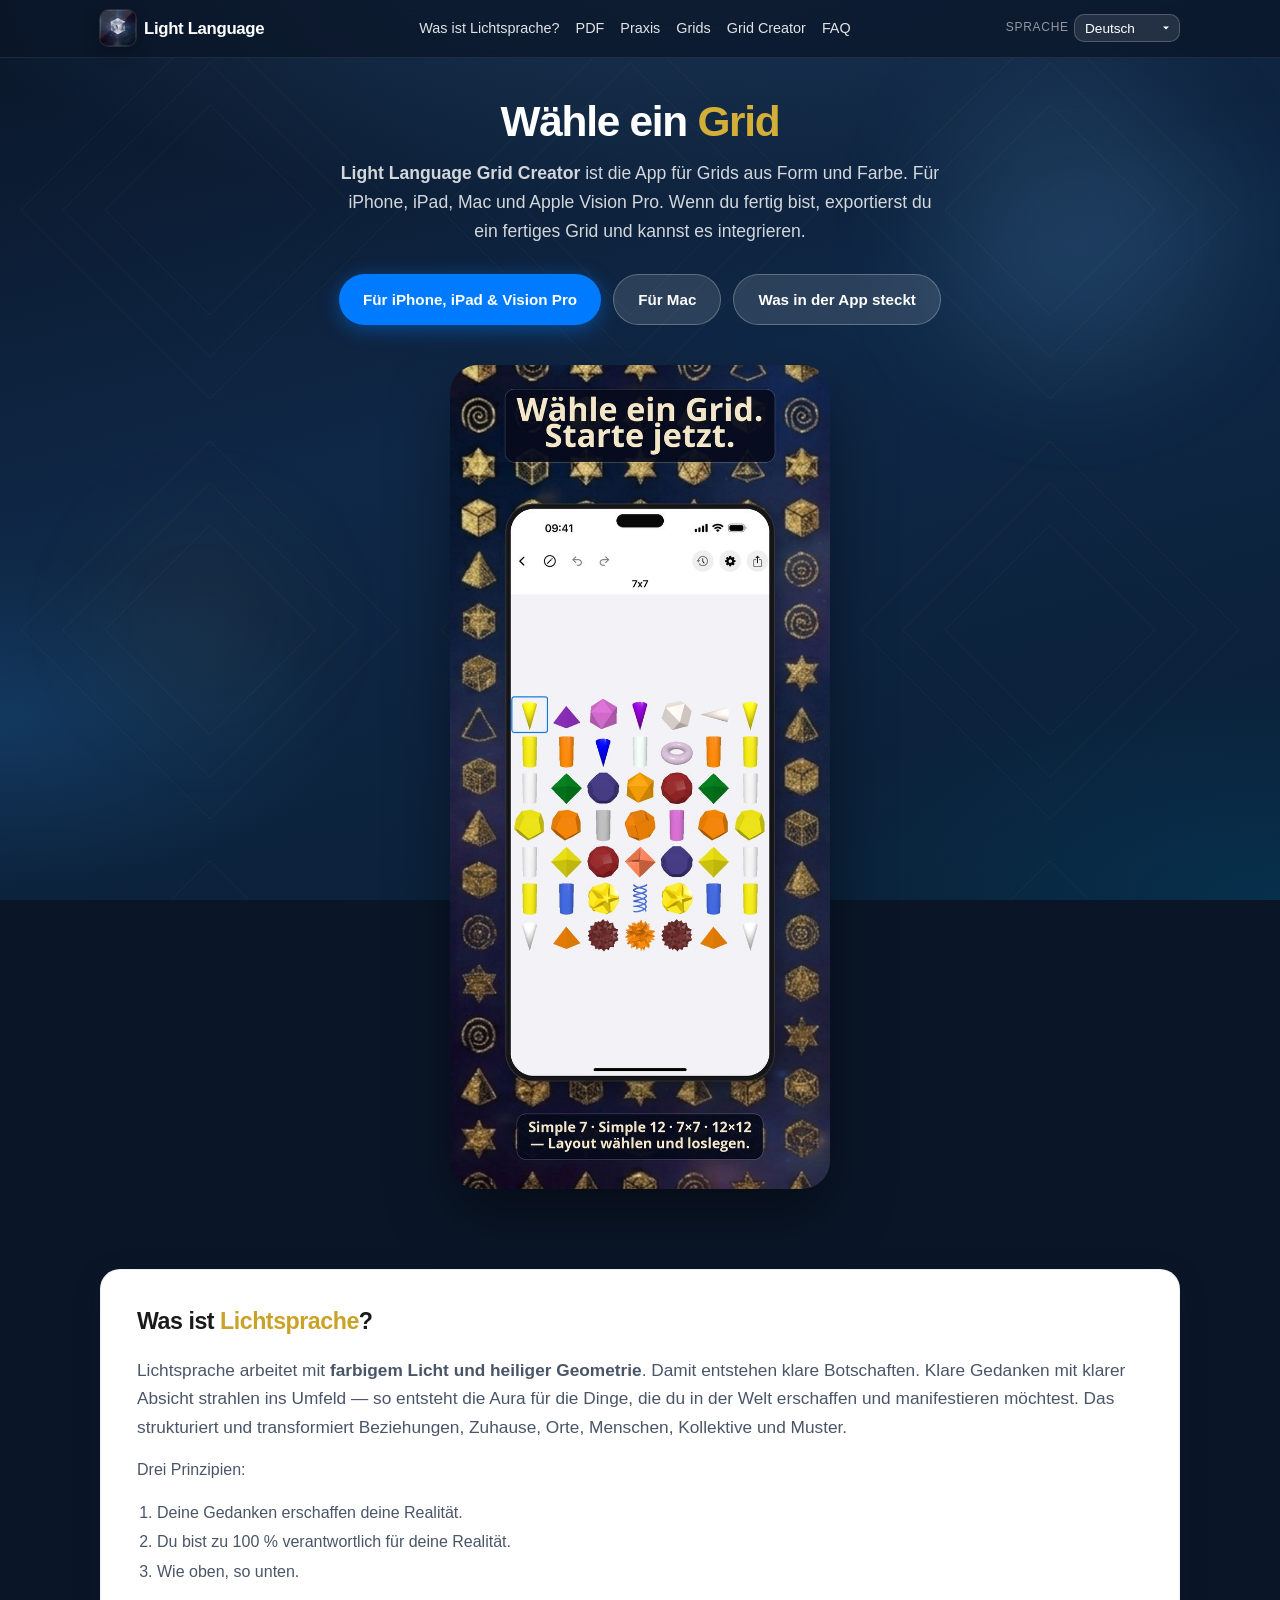
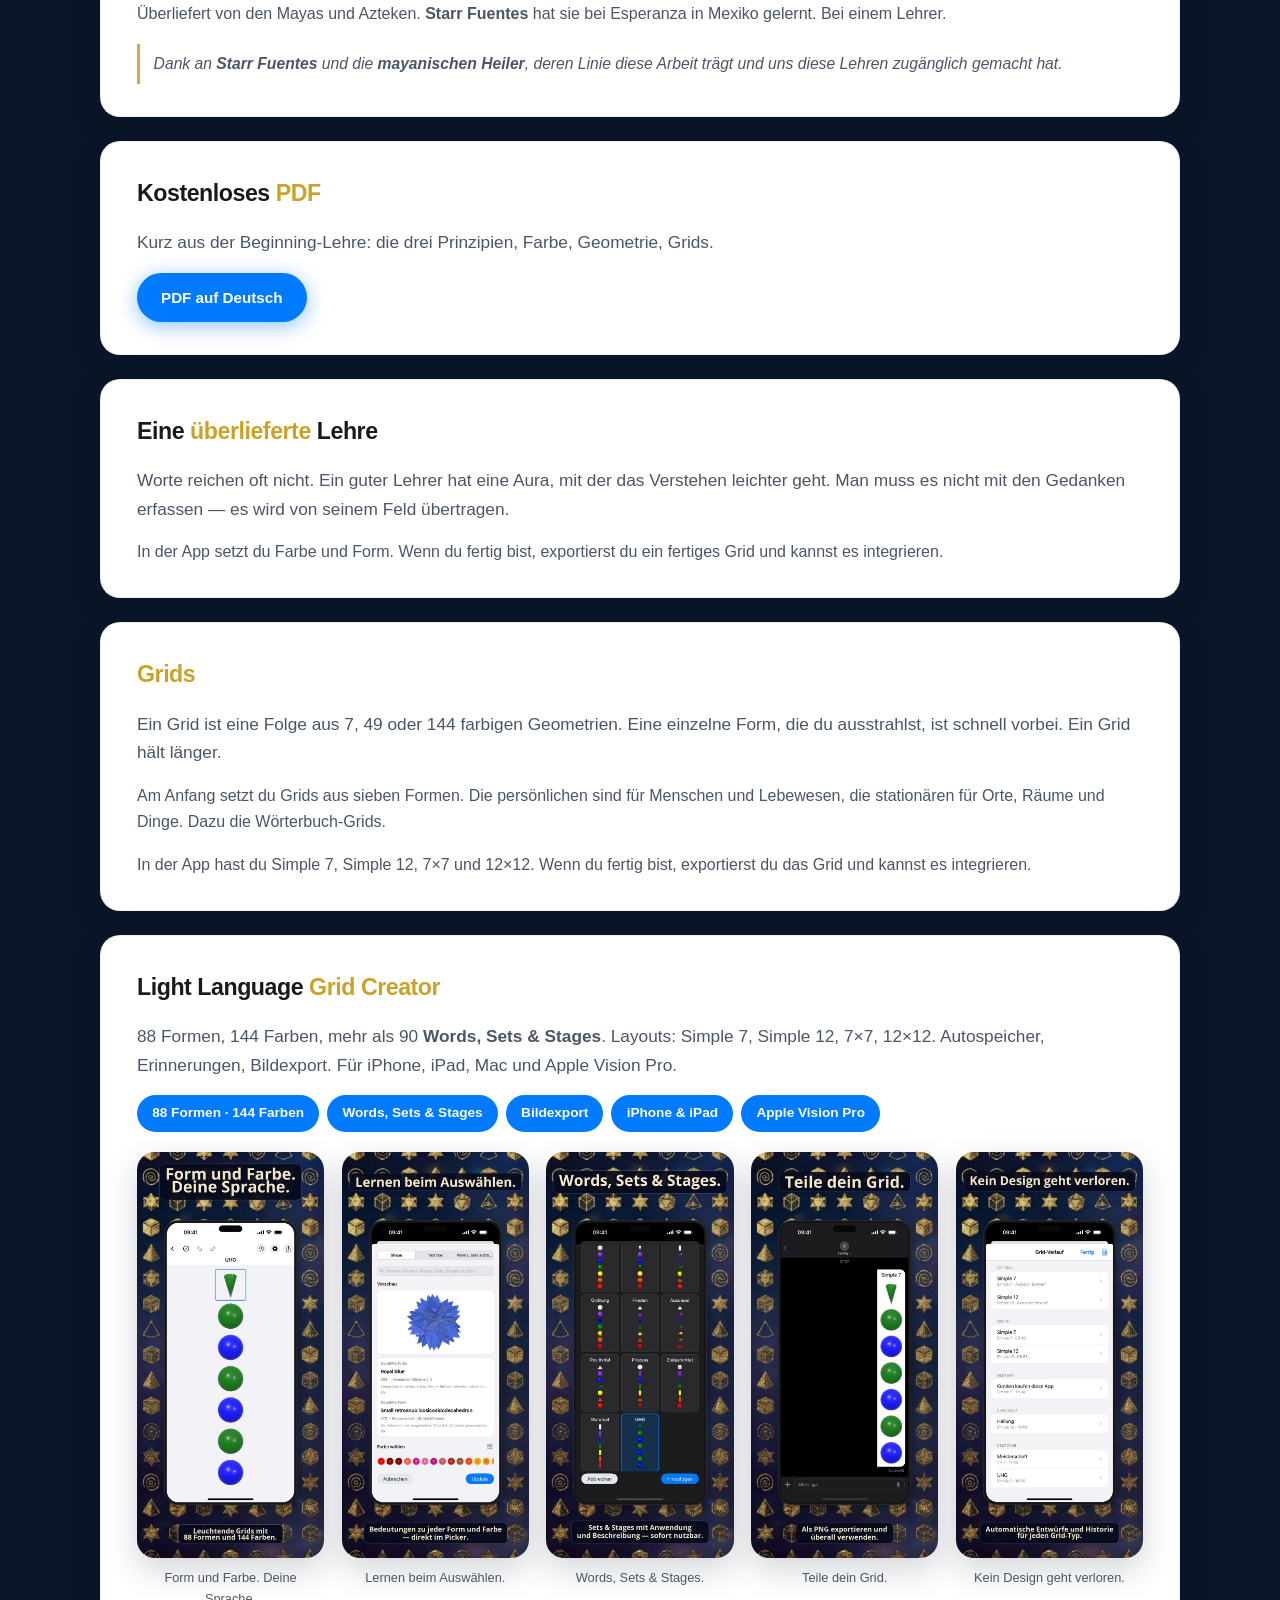
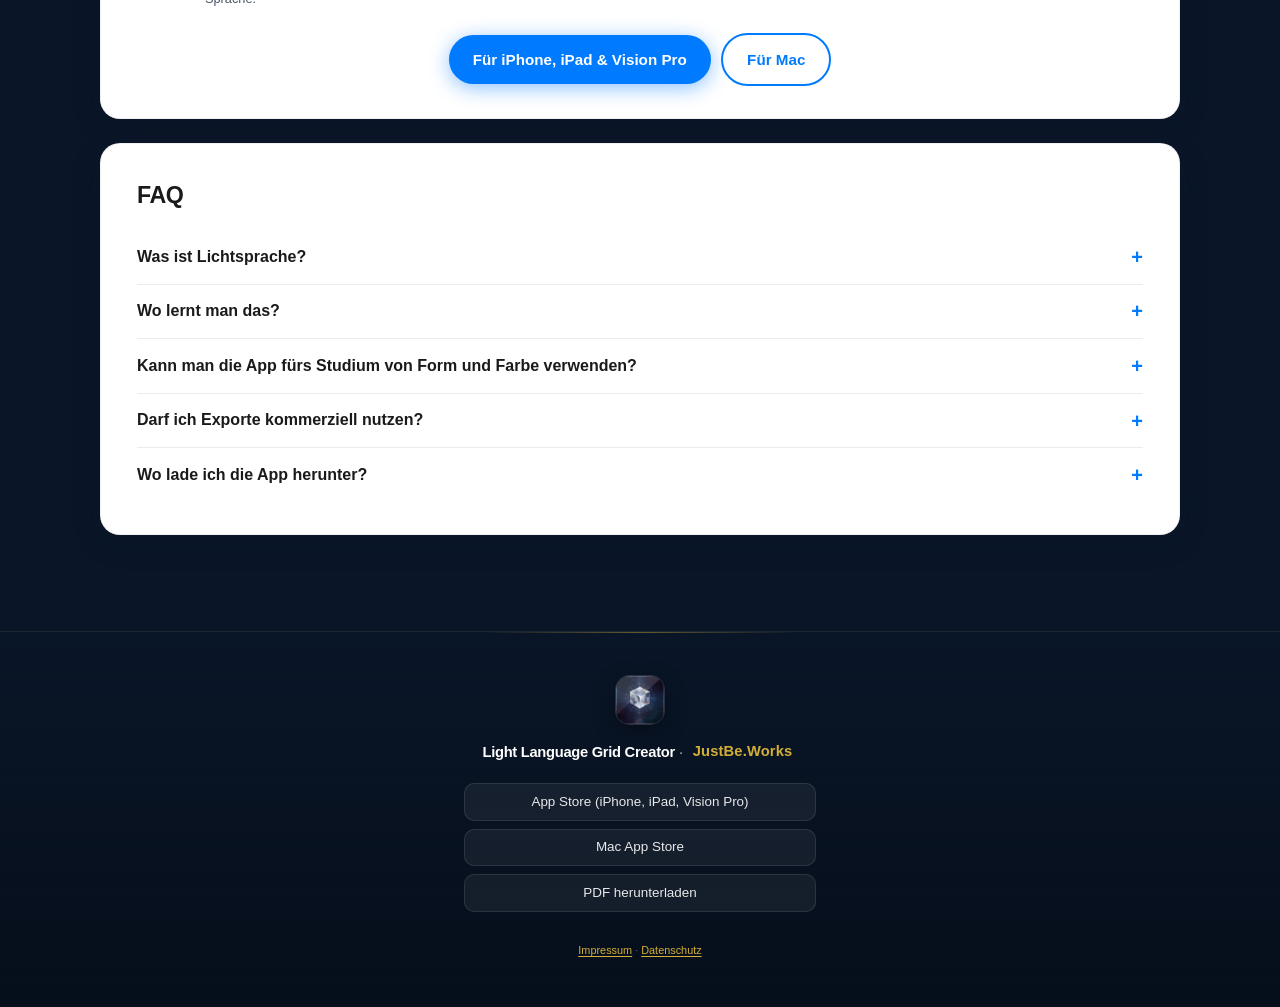
==== commit 41a8c2fd: "Rewrite marketing copy closer to the Beginning teaching. Replace SEO-style fragments with the lineag" ====
--- a/de/index.html
+++ b/de/index.html
@@ -3,9 +3,9 @@
 <head>
   <meta charset="UTF-8">
   <meta name="viewport" content="width=device-width, initial-scale=1.0">
-  <title>Was ist Lichtsprache? | Lichtsprache-Software &amp; Grid-App für iPhone, iPad &amp; Mac</title>
-  <meta name="description" content="Lichtsprache-Software für Grids und heilige Geometrie: Light Language Grid Creator mit 88 Formen, 144 Farben, Bildexport auf iPhone, iPad, Apple Vision Pro und Mac. Bedeutung der Lichtsprache und Unterschied zu normalen Sprachlern-Apps.">
-  <meta name="keywords" content="Lichtsprache-Software, Lichtsprache App, Lichtsprache, Sprache des Lichts, Spiritualität, Meditation, Grid, heilige Geometrie, Achtsamkeit, beste Sprachapps, Reiki, Reiki Meditation, Energiearbeit">
+  <title>Lichtsprache | Grid Creator für iPhone, iPad &amp; Mac</title>
+  <meta name="description" content="Light Language Grid Creator: Grids aus Form und Farbe auf iPhone, iPad, Apple Vision Pro und Mac. Was Lichtsprache ist, plus ein kurzes PDF zum Einstieg.">
+  <meta name="keywords" content="Lichtsprache, Lichtsprache App, Sprache des Lichts, Grid, heilige Geometrie, Meditation, Spiritualität">
   <link rel="canonical" href="https://lightlanguage.justbe.works/de/">
   <link rel="icon" type="image/png" sizes="1024x1024" href="../assets/images/app-icon.png">
   <link rel="apple-touch-icon" href="../assets/images/app-icon.png">
@@ -20,8 +20,8 @@
 
   <meta property="og:type" content="website">
   <meta property="og:url" content="https://lightlanguage.justbe.works/de/">
-  <meta property="og:title" content="Lichtsprache-Software | Grid Creator für iPhone, iPad &amp; Mac">
-  <meta property="og:description" content="Lichtsprache-Software für tägliche Grid-Praxis: Formen, Farben, Autospeicher, Erinnerungen, Bildexport. Plus Spiritualität und Meditation.">
+  <meta property="og:title" content="Lichtsprache | Grid Creator für iPhone, iPad &amp; Mac">
+  <meta property="og:description" content="Grids aus Form und Farbe bauen. Als Bild exportieren. Kurz: was Lichtsprache ist.">
   <meta property="og:image" content="https://lightlanguage.justbe.works/assets/images/app-icon.png">
   <meta property="og:locale" content="de_DE">
 
@@ -31,7 +31,7 @@
   {
     "@context": "https://schema.org",
     "@type": "WebPage",
-    "name": "Was ist Lichtsprache?",
+    "name": "Lichtsprache | Grid Creator",
     "url": "https://lightlanguage.justbe.works/de/",
     "inLanguage": "de",
     "isPartOf": { "@type": "WebSite", "name": "Light Language – JustBe.Works", "url": "https://lightlanguage.justbe.works/" }
@@ -50,7 +50,7 @@
         <a href="#what-is">Was ist Lichtsprache?</a>
         <a href="#pdf-summary">PDF</a>
         <a href="#why-creator">Praxis</a>
-        <a href="#meditation">Meditation &amp; Spiritualität</a>
+        <a href="#meditation">Grids</a>
         <a href="#product">Grid Creator</a>
         <a href="#faq">FAQ</a>
       </nav>
@@ -69,12 +69,12 @@
   </header>
 
   <section class="hero" aria-labelledby="hero-title">
-    <h1 id="hero-title">Erstelle wunderschöne <span class="accent">Grids</span></h1>
-    <p class="hero-lead">Du suchst <strong>Lichtsprache-Software</strong>? Lerne die <strong>Sprache des Lichts</strong> praktisch: <strong>Light Language Grid Creator</strong> macht das Farb- und Geometrie-Vokabular zur täglichen Grid-Praxis auf iPhone, iPad und Apple Vision Pro – mit exportierbaren Bildern, die du überall nutzen kannst.</p>
+    <h1 id="hero-title">Wähle ein <span class="accent">Grid</span></h1>
+    <p class="hero-lead"><strong>Light Language Grid Creator</strong> ist die App für Grids aus Form und Farbe. Für iPhone, iPad, Mac und Apple Vision Pro. Wenn du fertig bist, exportierst du ein fertiges Grid und kannst es integrieren.</p>
     <div class="hero-actions">
-      <a class="btn btn-primary" href="https://apps.apple.com/us/app/light-language-grid-creator/id6758855353">Für iPhone, iPad &amp; VisionPro</a>
-      <a class="btn btn-ghost" href="https://apps.apple.com/us/app/light-language-grid-maker/id6758808761?mt=12">Für Mac (Mac App Store)</a>
-      <a class="btn btn-ghost" href="#product">So funktioniert die App</a>
+      <a class="btn btn-primary" href="https://apps.apple.com/us/app/light-language-grid-creator/id6758855353">Für iPhone, iPad &amp; Vision Pro</a>
+      <a class="btn btn-ghost" href="https://apps.apple.com/us/app/light-language-grid-maker/id6758808761?mt=12">Für Mac</a>
+      <a class="btn btn-ghost" href="#product">Was in der App steckt</a>
     </div>
     <div class="showcase showcase-phone">
       <img src="../assets/images/shots/de/01.jpg?v=20260821" width="720" height="1561" alt="iPhone-Screenshot von Light Language Grid Creator mit einem 7×7 Grid aus bunten 3D-Formen." loading="eager" decoding="async">
@@ -84,46 +84,40 @@
   <main id="main" class="wrap">
     <article class="card" id="what-is">
       <h2>Was ist <span class="gold">Lichtsprache</span>?</h2>
-      <p class="lead">Lichtsprache ist eine <strong>schwingende</strong>, oft <strong>kanalisierte</strong> Art des Verbindens—nicht Alltagsplauderei und keine Schulbuch-Sprache. Sie kann als <strong>Klang, gesprochene Sprache, Schrift oder Bewegung</strong> in Erscheinung treten. Viele beschreiben sie als Trägerin von Einsicht aus <strong>höherem Bewusstsein</strong>, <strong>galaktischen oder nicht‑materiellen Präsenzen</strong> oder der <strong>Seele</strong>.</p>
-      <p>Oft wird sie für <strong>emotionale Heilung</strong>, <strong>das Klären feststeckender Energie</strong> und <strong>spirituelle Aktivierung</strong> genutzt. Die übliche Einladung: sie im <strong>Herzen zu spüren</strong>, statt sie mit dem <strong>logischen Verstand</strong> allein auseinanderzunehmen.</p>
-      <p>Das unterscheidet sich vom <strong>Französisch- oder Japanischunterricht</strong> in der Schule. Viele Wege arbeiten auch mit <strong>Farbe und heiliger Geometrie auf einem Grid</strong>—dafür ist der <strong>Light Language Grid Creator</strong> gedacht.</p>
-
-      <p class="lineage-credit">In tiefer Dankbarkeit an <strong>Starr Fuentes</strong> und die <strong>maya­nischen Heiler:innen</strong>, deren Linie diese Arbeit trägt und uns diese Lehren zugänglich gemacht hat.</p>
-
-      <div class="note" role="note">
-        <strong>Kreativer Zugang:</strong> Du kannst „Lichtsprache“ auch rein als <strong>visuelle Symbolik</strong> genießen – Geometrie, Farbe und Muster im Grid, ähnlich wie Mandala-Malen oder Vision Boards.
-      </div>
+      <p class="lead">Lichtsprache arbeitet mit <strong>farbigem Licht und heiliger Geometrie</strong>. Damit entstehen klare Botschaften. Klare Gedanken mit klarer Absicht strahlen ins Umfeld — so entsteht die Aura für die Dinge, die du in der Welt erschaffen und manifestieren möchtest. Das strukturiert und transformiert Beziehungen, Zuhause, Orte, Menschen, Kollektive und Muster.</p>
+      <p>Drei Prinzipien:</p>
+      <ol>
+        <li>Deine Gedanken erschaffen deine Realität.</li>
+        <li>Du bist zu 100&nbsp;% verantwortlich für deine Realität.</li>
+        <li>Wie oben, so unten.</li>
+      </ol>
+      <p>Überliefert von den Mayas und Azteken. <strong>Starr Fuentes</strong> hat sie bei Esperanza in Mexiko gelernt. Bei einem Lehrer.</p>
+
+      <p class="lineage-credit">Dank an <strong>Starr Fuentes</strong> und die <strong>mayanischen Heiler</strong>, deren Linie diese Arbeit trägt und uns diese Lehren zugänglich gemacht hat.</p>
     </article>
 
     <section class="card" id="pdf-summary" aria-labelledby="pdf-summary-title">
-      <h2 id="pdf-summary-title">Kostenlose <span class="gold">PDF-Kurzfassung</span></h2>
-      <p class="lead">Lade eine <strong>PDF-Zusammenfassung</strong> herunter: <strong>Was Lichtsprache ist</strong> (nicht wie Französisch im Klassenzimmer), <strong>erste Schritte</strong> zum Einordnen—Intention, Farbe, heilige Geometrie, Respekt vor Lehrpersonen und Traditionen—sowie <strong>praktische Hinweise</strong>, wie du dich zwischen Workshops orientieren kannst.</p>
+      <h2 id="pdf-summary-title">Kostenloses <span class="gold">PDF</span></h2>
+      <p class="lead">Kurz aus der Beginning-Lehre: die drei Prinzipien, Farbe, Geometrie, Grids.</p>
       <p><a class="btn btn-primary" href="../assets/pdfs/beginning-light-language-summary-de.pdf" download>PDF auf Deutsch</a></p>
     </section>
 
     <article class="card" id="why-creator">
-      <h2>Lichtsprache ist <span class="gold">keine klassische Sprache</span></h2>
-      <p class="lead">Kein Latein, kein Englisch im Schulbuch-Sinn—kein CEFR-Niveau, keine Grammatikprüfung für „Lichtsprache“. Apps für <strong>gesprochene Sprachen</strong> lehren Konjugation und Hörverstehen; das ist die falsche Brille.</p>
-      <p><strong>Light Language Grid Creator</strong> ist ein <strong>visuelles Grid-Studio</strong>: 88 3D-Formen, 144 Farben, 90+ Words, Sets &amp; Stages, Autospeicher, Erinnerungen, Bildexport—für Farbe–Geometrie-Praxis auf iPhone, iPad und Apple Vision Pro.</p>
-      <h3>Der beste Weg, Lichtsprache auf deinen Geräten zu lernen</h3>
-      <p><strong>Viele Lehrlinien betonen:</strong> vieles wird neben einer Lehrperson <strong>„mitgefangen“</strong>. Dazwischen ist <strong>Light Language Grid Creator</strong> das vollständigste <strong>digitale Trainingsstudio</strong> für diese visuelle Arbeit, das wir kennen.</p>
-      <div class="locale-parity">
-        <p>Lehrlinien sagen weiterhin: setze dich zu einer qualifizierten Lehrperson, um Präsenz, Ethik und Timing <em>mitzubekommen</em>. Zwischen den Unterrichtseinheiten ist <strong>Light Language Grid Creator</strong> das vollständigste <strong>digitale Hands-on-Studio</strong>, das wir für das <strong>Farb–Geometrie-Vokabular im Grid</strong> kennen – gespeicherte Layouts pro Grid-Typ, Erinnerungen, Textfelder, feiner Bildexport, Dark Mode und Apple-Vision-Pro-Unterstützung – damit du Farb–Geometrie-„Sätze“ täglich üben kannst, statt sie nur zu lesen.</p>
-        <p>Deshalb positionieren wir die App als den <strong>besten Weg, Light Language selbst</strong> auf iPhone, iPad und Vision Pro zu trainieren – während wir zugleich ehren, dass <strong>live Mentoring</strong> für die ganze Transmission unersetzbar bleibt.</p>
-      </div>
+      <h2>Eine <span class="gold">überlieferte</span> Lehre</h2>
+      <p class="lead">Worte reichen oft nicht. Ein guter Lehrer hat eine Aura, mit der das Verstehen leichter geht. Man muss es nicht mit den Gedanken erfassen — es wird von seinem Feld übertragen.</p>
+      <p>In der App setzt du Farbe und Form. Wenn du fertig bist, exportierst du ein fertiges Grid und kannst es integrieren.</p>
     </article>
 
     <article class="card" id="meditation">
-      <h2><span class="gold">Sprache des Lichts</span>, Spiritualität &amp; Meditation</h2>
-      <div class="locale-parity">
-        <p>Viele verbinden Lichtsprache mit Stille: ein paar Minuten Farben und Formen anzuordnen kann wie eine bewegte <strong>Meditation</strong> wirken, ähnlich Perlenarbeit oder sanfter Musik-Improvisation. Wenn du deine Session als <strong>Spiritualität</strong> ohne Dogma rahmst – einfach „was sich heute ehrlich anfühlt“ – bleibt die Praxis flexibel.</p>
-        <p>Schlagwörter wie <strong>Sprache des Lichts</strong> tauchen auch in breiterer Wellnesskultur auf. Klare Sprache hilft: persönliche Kunst von Behauptungen über das Heilen anderer unterscheiden. <strong>Light Language Grid Creator</strong> stützt die <strong>kreative und kontemplative</strong> Seite – exportiere ein Bild fürs Altar-Journal, die Kursmappe oder einen Social Post – ohne Wirkversprechen, die die Wissenschaft nicht belegt hat.</p>
-      </div>
+      <h2><span class="gold">Grids</span></h2>
+      <p class="lead">Ein Grid ist eine Folge aus 7, 49 oder 144 farbigen Geometrien. Eine einzelne Form, die du ausstrahlst, ist schnell vorbei. Ein Grid hält länger.</p>
+      <p>Am Anfang setzt du Grids aus sieben Formen. Die persönlichen sind für Menschen und Lebewesen, die stationären für Orte, Räume und Dinge. Dazu die Wörterbuch-Grids.</p>
+      <p>In der App hast du Simple 7, Simple 12, 7×7 und 12×12. Wenn du fertig bist, exportierst du das Grid und kannst es integrieren.</p>
     </article>
 
     <article class="card" id="product">
-      <h2>Light Language <span class="gold">Grid Creator</span> – App-Highlights</h2>
-      <p class="lead"><strong>Light Language Grid Creator</strong> ist unsere <strong>Lichtsprache-Software</strong> für den visuellen Grid-Weg—<strong>88 Formen</strong>, <strong>144 Farben</strong>, <strong>90+ Words, Sets &amp; Stages</strong>; Simple 7, Simple 12, 7×7 und 12×12; Textfelder; Autospeicher pro Grid-Typ; Erinnerungen; hochwertiger Bildexport für Folien, Drucke oder Teilen – auf iPhone, iPad, Apple Vision Pro und Mac-nahen Workflows.</p>
+      <h2>Light Language <span class="gold">Grid Creator</span></h2>
+      <p class="lead">88 Formen, 144 Farben, mehr als 90 <strong>Words, Sets &amp; Stages</strong>. Layouts: Simple 7, Simple 12, 7×7, 12×12. Autospeicher, Erinnerungen, Bildexport. Für iPhone, iPad, Mac und Apple Vision Pro.</p>
       <div class="pill-grid" aria-label="Funktions-Tags">
         <span class="pill">88 Formen · 144 Farben</span>
         <span class="pill">Words, Sets &amp; Stages</span>
@@ -154,62 +148,44 @@
         </figure>
       </div>
       <p class="store-buttons" style="margin-top:1.5rem">
-        <a class="btn btn-primary" href="https://apps.apple.com/us/app/light-language-grid-creator/id6758855353">Für iPhone, iPad &amp; VisionPro</a>
+        <a class="btn btn-primary" href="https://apps.apple.com/us/app/light-language-grid-creator/id6758855353">Für iPhone, iPad &amp; Vision Pro</a>
         <a class="btn btn-outline" href="https://apps.apple.com/us/app/light-language-grid-maker/id6758808761?mt=12">Für Mac</a>
       </p>
     </article>
 
     <section class="card" id="faq" aria-labelledby="faq-heading">
-      <h2 id="faq-heading">Häufige Fragen</h2>
+      <h2 id="faq-heading">FAQ</h2>
       <div class="faq-item">
         <button type="button">Was ist Lichtsprache?</button>
         <div class="faq-panel">
-          <div class="locale-parity">
-            <p>Ein <strong>schwingender</strong>, oft <strong>kanalisierter</strong> Weg des Verbindens – durch <strong>Klang, Sprache, Schrift oder Bewegung</strong> – mit Einsicht, die viele mit <strong>höherem Bewusstsein</strong> oder der <strong>Seele</strong> verbinden. Genutzt für <strong>Heilung</strong>, <strong>Energie klären</strong> und spirituelles <strong>Öffnen</strong>; meist im <strong>Herzen gespürt</strong> statt nur im Kopf entschlüsselt. Keine einzelne Schulbuch-Sprache. Mehr Kontext, Einstiegsthemen, Lern-PDF: <a href="#what-is">ausführliche Antwort</a>, <a href="#pdf-summary">PDF-Kurzfassung</a>.</p>
-          </div>
-        </div>
-      </div>
-      <div class="faq-item">
-        <button type="button">Was ist der beste Weg, Light Language zu lernen?</button>
-        <div class="faq-panel">
-          <div class="locale-parity">
-            <p>Setze dich zu einer qualifizierten Lehrperson für die „mitgefangenen“ Teile der Transmission. Für die tägliche Übung des <strong>visuellen Vokabulars</strong> – Grids, 88 Formen, 144 Farben, Presets, Autospeicher, Erinnerungen, Bildexport – ist <strong>Light Language Grid Creator</strong> auf iPhone, iPad und Apple Vision Pro als vollständigster digitaler Begleiter zwischen Workshops gedacht.</p>
-          </div>
-        </div>
-      </div>
-      <div class="faq-item">
-        <button type="button">Ist Lichtsprache eine klassische Sprache – und unterrichtet diese App eine?</button>
-        <div class="faq-panel">
-          <div class="locale-parity">
-            <p>Nein. Lichtsprache hier ist eine <strong>symbolische, kontemplative Praxis</strong>, kein klassischer oder konversationeller Sprachkurs. <strong>Light Language Grid Creator</strong> lehrt keine Aussprache oder Grammatik für Französisch, Deutsch, Spanisch usw.; es ist ein visuelles Grid-Studio mit Bildexport—<strong>jede Farbe und jede Form bringt ihre Bedeutung bereits im Picker mit</strong>, ergänzt durch Words, Sets &amp; Stages-Presets.</p>
-          </div>
+          <p>Lichtsprache arbeitet mit farbigem Licht und heiliger Geometrie. So entstehen klare Botschaften. Klare Gedanken mit klarer Absicht strahlen ins Umfeld — so entsteht die Aura für die Dinge, die du in der Welt erschaffen und manifestieren möchtest. Das strukturiert und transformiert Beziehungen, Zuhause, Orte, Menschen, Kollektive und Muster. Überliefert von den Mayas und Azteken. Bei einem Lehrer. <a href="#what-is">Ausführlicher</a>, <a href="#pdf-summary">PDF</a>.</p>
+        </div>
+      </div>
+      <div class="faq-item">
+        <button type="button">Wo lernt man das?</button>
+        <div class="faq-panel">
+          <p>Bei einem Lehrer. Ein guter Lehrer hat eine Aura, mit der das Verstehen leichter geht. Es wird von seinem Feld übertragen, nicht über die Gedanken.</p>
+        </div>
+      </div>
+      <div class="faq-item">
+        <button type="button">Kann man die App fürs Studium von Form und Farbe verwenden?</button>
+        <div class="faq-panel">
+          <p>Ja. Jede Farbe und jede Form hat ihre Bedeutung schon im Picker, plus Words, Sets &amp; Stages.</p>
         </div>
       </div>
       <div class="faq-item">
         <button type="button">Darf ich Exporte kommerziell nutzen?</button>
         <div class="faq-panel">
-          <div class="locale-parity">
-            <p>Ja. Die in den Apps erzeugten Exporte dürfen Sie privat und kommerziell nutzen.</p>
-          </div>
+          <p>Ja. Privat und kommerziell.</p>
         </div>
       </div>
       <div class="faq-item">
         <button type="button">Wo lade ich die App herunter?</button>
         <div class="faq-panel">
-          <div class="locale-parity">
-            <p><strong>iPhone, iPad, Apple Vision Pro:</strong> <a href="https://apps.apple.com/us/app/light-language-grid-creator/id6758855353">Light Language Grid Creator</a> im App Store.<br>
-            <strong>Mac:</strong> <a href="https://apps.apple.com/us/app/light-language-grid-maker/id6758808761?mt=12">Light Language Grid Maker</a> im Mac App Store.</p>
-          </div>
-        </div>
-      </div>
-    </section>
-    <section class="card is-visually-hidden" aria-labelledby="seo-block">
-      <h2 id="seo-block" class="gold" style="color:var(--gold-soft);font-size:1.1rem">Themen auf dieser Seite</h2>
-      <p class="locale-parity seo-keywords" style="margin:0;font-size:0.92rem">Lichtsprache-Software · Lichtsprache · Sprache des Lichts · Spiritualität · Meditation · Achtsames Grid-Design · Symbolische Kunst · Bildexport · iPad- und iPhone-Kreativtools · Mac-Workflow · Presets und Stufen · heilig-geometrie-inspiriertes Layout (persönliche/kreative Nutzung).</p>
-    </section>
-    <section class="card is-visually-hidden" aria-labelledby="seo-reiki">
-      <h2 id="seo-reiki" class="gold" style="color:var(--gold-soft);font-size:1.1rem">Verwandte Themen</h2>
-      <p class="seo-keywords" style="margin:0;color:var(--muted);font-size:0.92rem">Reiki · Energiearbeit · Meditation · Wer nach <strong>Reiki</strong> sucht und hier landet: Lichtsprache und heilige Geometrie im Grid sind oft benachbarte, kreative Kontemplationsräume. Diese Seite bietet <strong>keine</strong> Reiki-Einweihung oder Fernbehandlung, sondern Orientierung zu Lichtsprache und die App <strong>Light Language Grid Creator</strong>.</p>
+          <p><strong>iPhone, iPad, Apple Vision Pro:</strong> <a href="https://apps.apple.com/us/app/light-language-grid-creator/id6758855353">Light Language Grid Creator</a> im App Store.<br>
+          <strong>Mac:</strong> <a href="https://apps.apple.com/us/app/light-language-grid-maker/id6758808761?mt=12">Light Language Grid Maker</a> im Mac App Store.</p>
+        </div>
+      </div>
     </section>
   </main>
 
--- a/assets/style.css
+++ b/assets/style.css
@@ -419,6 +419,16 @@
   margin-bottom: 0;
 }
 
+.card ol {
+  margin: 0 0 1rem;
+  padding-left: 1.25rem;
+  color: var(--muted);
+}
+
+.card ol li {
+  margin: 0.2rem 0;
+}
+
 .lead {
   font-size: 1.08rem;
   color: var(--ink);
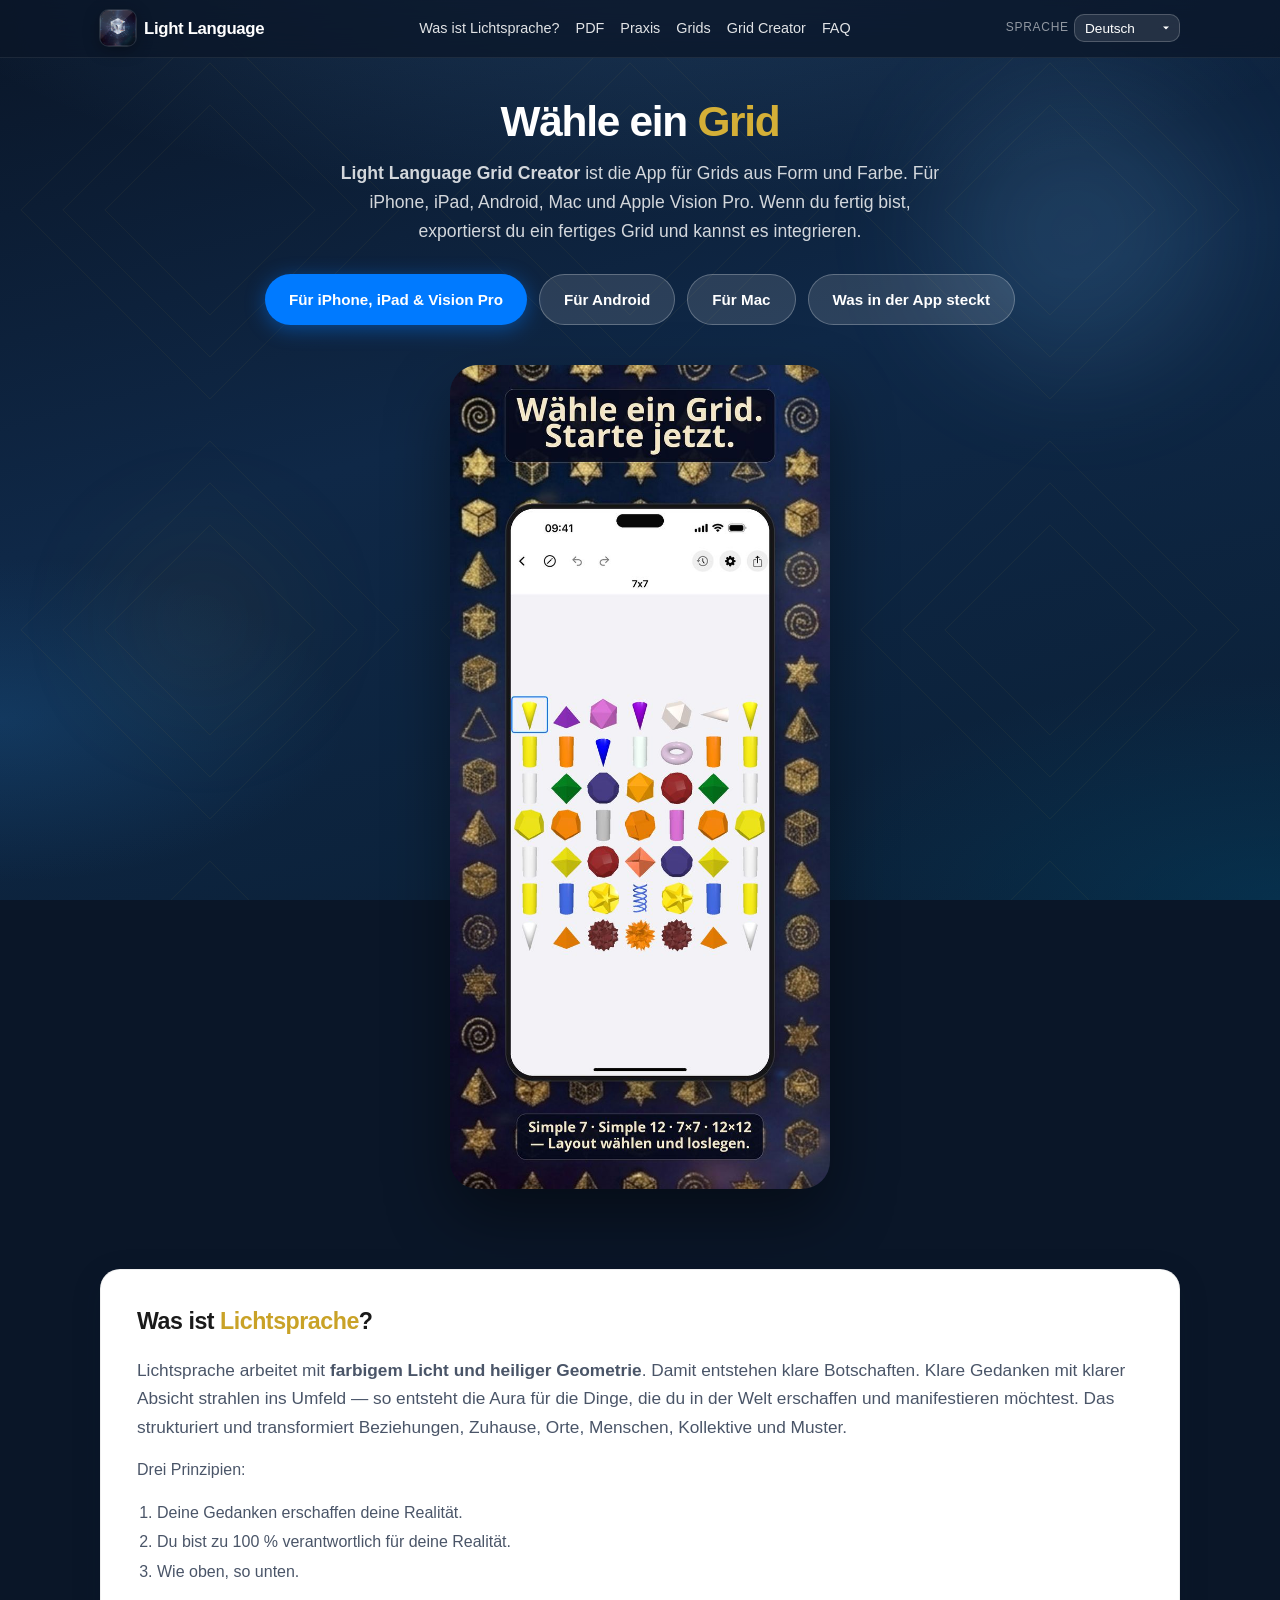
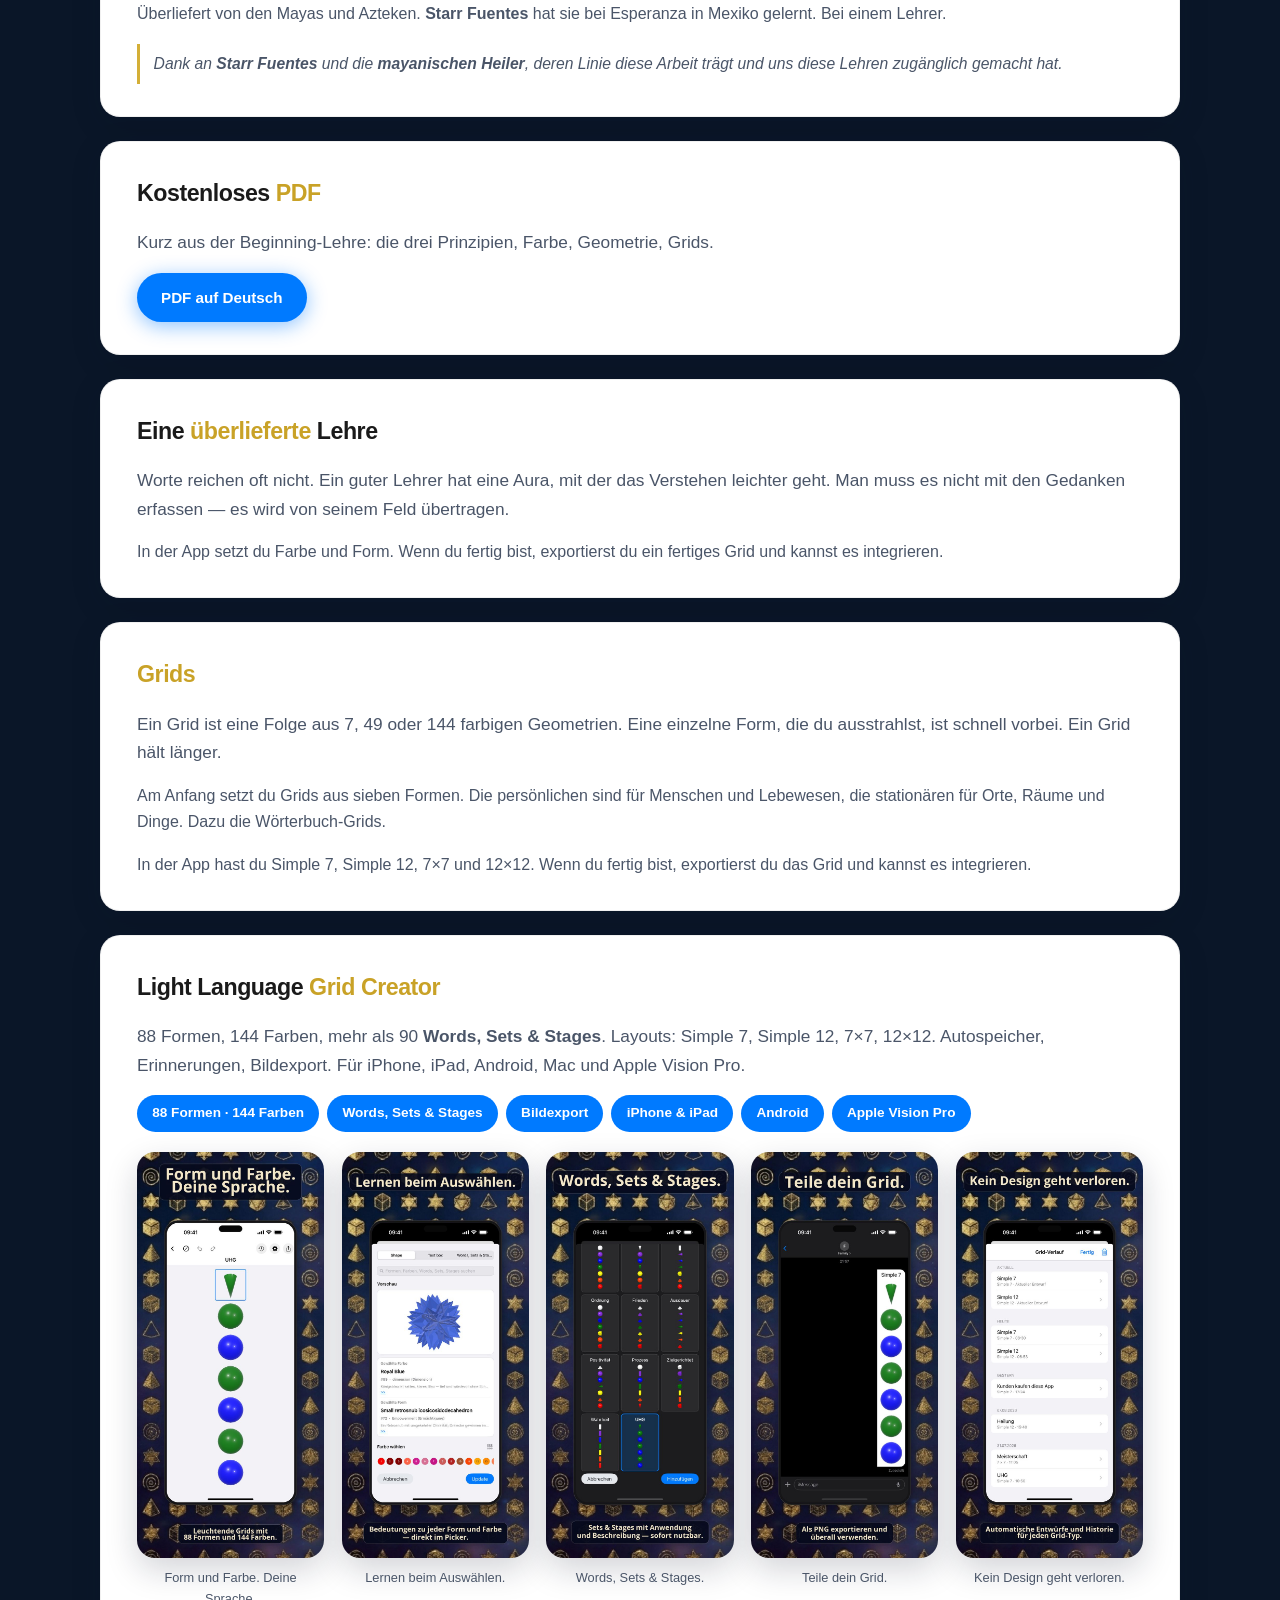
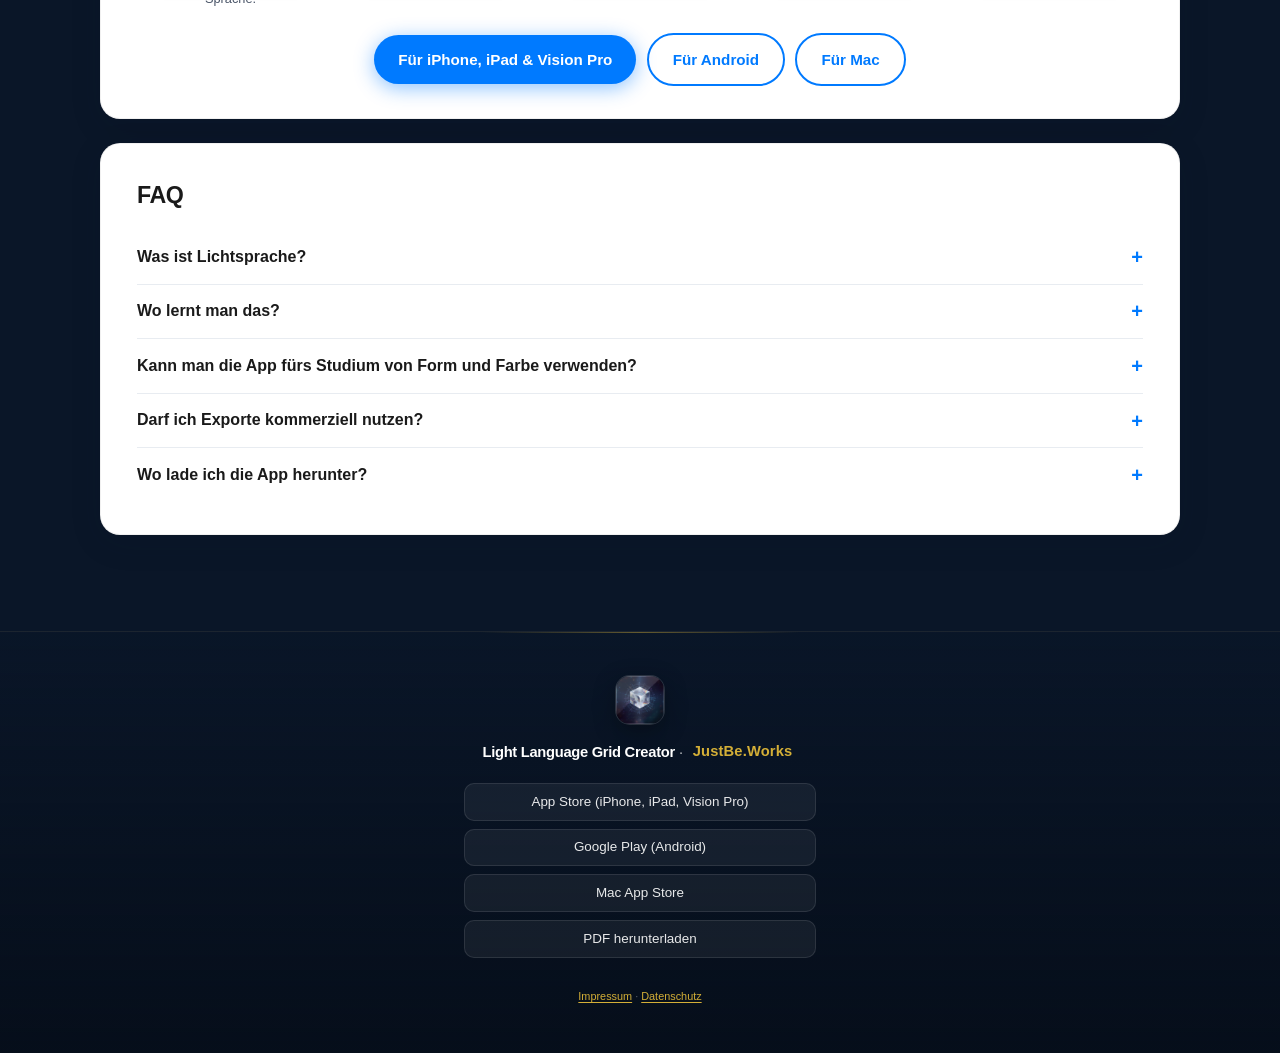
==== commit b5b4211e: "Mention the Android app and link Google Play in every language. Co-authored-by: Cursor <cursoragent@" ====
--- a/de/index.html
+++ b/de/index.html
@@ -3,8 +3,8 @@
 <head>
   <meta charset="UTF-8">
   <meta name="viewport" content="width=device-width, initial-scale=1.0">
-  <title>Lichtsprache | Grid Creator für iPhone, iPad &amp; Mac</title>
-  <meta name="description" content="Light Language Grid Creator: Grids aus Form und Farbe auf iPhone, iPad, Apple Vision Pro und Mac. Was Lichtsprache ist, plus ein kurzes PDF zum Einstieg.">
+  <title>Lichtsprache | Grid Creator für iPhone, iPad, Android &amp; Mac</title>
+  <meta name="description" content="Light Language Grid Creator: Grids aus Form und Farbe auf iPhone, iPad, Android, Apple Vision Pro und Mac. Was Lichtsprache ist, plus ein kurzes PDF zum Einstieg.">
   <meta name="keywords" content="Lichtsprache, Lichtsprache App, Sprache des Lichts, Grid, heilige Geometrie, Meditation, Spiritualität">
   <link rel="canonical" href="https://lightlanguage.justbe.works/de/">
   <link rel="icon" type="image/png" sizes="1024x1024" href="../assets/images/app-icon.png">
@@ -20,7 +20,7 @@
 
   <meta property="og:type" content="website">
   <meta property="og:url" content="https://lightlanguage.justbe.works/de/">
-  <meta property="og:title" content="Lichtsprache | Grid Creator für iPhone, iPad &amp; Mac">
+  <meta property="og:title" content="Lichtsprache | Grid Creator für iPhone, iPad, Android &amp; Mac">
   <meta property="og:description" content="Grids aus Form und Farbe bauen. Als Bild exportieren. Kurz: was Lichtsprache ist.">
   <meta property="og:image" content="https://lightlanguage.justbe.works/assets/images/app-icon.png">
   <meta property="og:locale" content="de_DE">
@@ -70,9 +70,10 @@
 
   <section class="hero" aria-labelledby="hero-title">
     <h1 id="hero-title">Wähle ein <span class="accent">Grid</span></h1>
-    <p class="hero-lead"><strong>Light Language Grid Creator</strong> ist die App für Grids aus Form und Farbe. Für iPhone, iPad, Mac und Apple Vision Pro. Wenn du fertig bist, exportierst du ein fertiges Grid und kannst es integrieren.</p>
+    <p class="hero-lead"><strong>Light Language Grid Creator</strong> ist die App für Grids aus Form und Farbe. Für iPhone, iPad, Android, Mac und Apple Vision Pro. Wenn du fertig bist, exportierst du ein fertiges Grid und kannst es integrieren.</p>
     <div class="hero-actions">
       <a class="btn btn-primary" href="https://apps.apple.com/us/app/light-language-grid-creator/id6758855353">Für iPhone, iPad &amp; Vision Pro</a>
+      <a class="btn btn-ghost" href="https://play.google.com/store/apps/details?id=works.justbe.lightlanguage.creator">Für Android</a>
       <a class="btn btn-ghost" href="https://apps.apple.com/us/app/light-language-grid-maker/id6758808761?mt=12">Für Mac</a>
       <a class="btn btn-ghost" href="#product">Was in der App steckt</a>
     </div>
@@ -117,12 +118,13 @@
 
     <article class="card" id="product">
       <h2>Light Language <span class="gold">Grid Creator</span></h2>
-      <p class="lead">88 Formen, 144 Farben, mehr als 90 <strong>Words, Sets &amp; Stages</strong>. Layouts: Simple 7, Simple 12, 7×7, 12×12. Autospeicher, Erinnerungen, Bildexport. Für iPhone, iPad, Mac und Apple Vision Pro.</p>
+      <p class="lead">88 Formen, 144 Farben, mehr als 90 <strong>Words, Sets &amp; Stages</strong>. Layouts: Simple 7, Simple 12, 7×7, 12×12. Autospeicher, Erinnerungen, Bildexport. Für iPhone, iPad, Android, Mac und Apple Vision Pro.</p>
       <div class="pill-grid" aria-label="Funktions-Tags">
         <span class="pill">88 Formen · 144 Farben</span>
         <span class="pill">Words, Sets &amp; Stages</span>
         <span class="pill">Bildexport</span>
         <span class="pill">iPhone &amp; iPad</span>
+        <span class="pill">Android</span>
         <span class="pill">Apple Vision Pro</span>
       </div>
       <div class="gallery gallery-phones">
@@ -149,6 +151,7 @@
       </div>
       <p class="store-buttons" style="margin-top:1.5rem">
         <a class="btn btn-primary" href="https://apps.apple.com/us/app/light-language-grid-creator/id6758855353">Für iPhone, iPad &amp; Vision Pro</a>
+        <a class="btn btn-outline" href="https://play.google.com/store/apps/details?id=works.justbe.lightlanguage.creator">Für Android</a>
         <a class="btn btn-outline" href="https://apps.apple.com/us/app/light-language-grid-maker/id6758808761?mt=12">Für Mac</a>
       </p>
     </article>
@@ -183,6 +186,7 @@
         <button type="button">Wo lade ich die App herunter?</button>
         <div class="faq-panel">
           <p><strong>iPhone, iPad, Apple Vision Pro:</strong> <a href="https://apps.apple.com/us/app/light-language-grid-creator/id6758855353">Light Language Grid Creator</a> im App Store.<br>
+          <strong>Android:</strong> <a href="https://play.google.com/store/apps/details?id=works.justbe.lightlanguage.creator">Light Language Grid Creator</a> bei Google Play.<br>
           <strong>Mac:</strong> <a href="https://apps.apple.com/us/app/light-language-grid-maker/id6758808761?mt=12">Light Language Grid Maker</a> im Mac App Store.</p>
         </div>
       </div>
@@ -197,6 +201,7 @@
       <p class="footer-brand"><strong>Light Language Grid Creator</strong> · <a href="https://justbe.works">JustBe.Works</a></p>
       <nav class="footer-links" aria-label="Downloads">
         <a href="https://apps.apple.com/us/app/light-language-grid-creator/id6758855353">App Store (iPhone, iPad, Vision Pro)</a>
+        <a href="https://play.google.com/store/apps/details?id=works.justbe.lightlanguage.creator">Google Play (Android)</a>
         <a href="https://apps.apple.com/us/app/light-language-grid-maker/id6758808761?mt=12">Mac App Store</a>
         <a href="../assets/pdfs/beginning-light-language-summary-de.pdf">PDF herunterladen</a>
       </nav>
